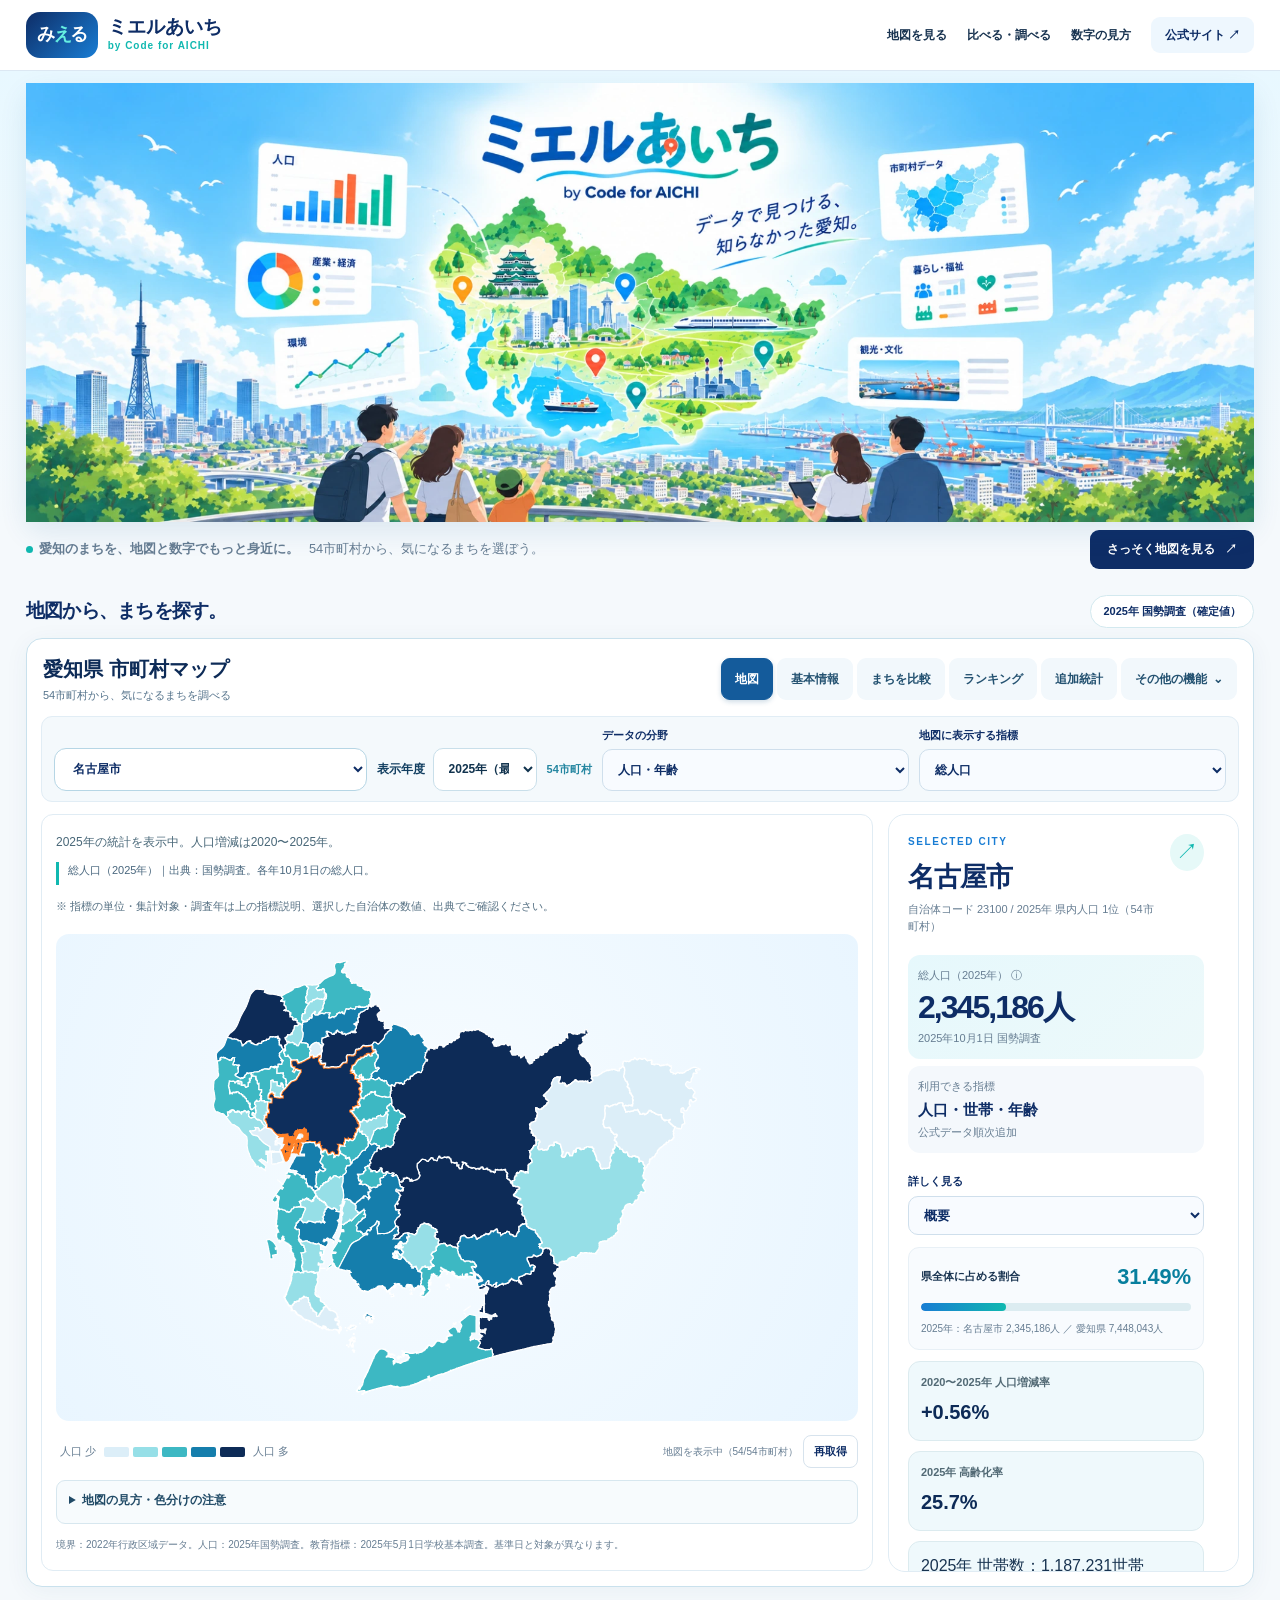
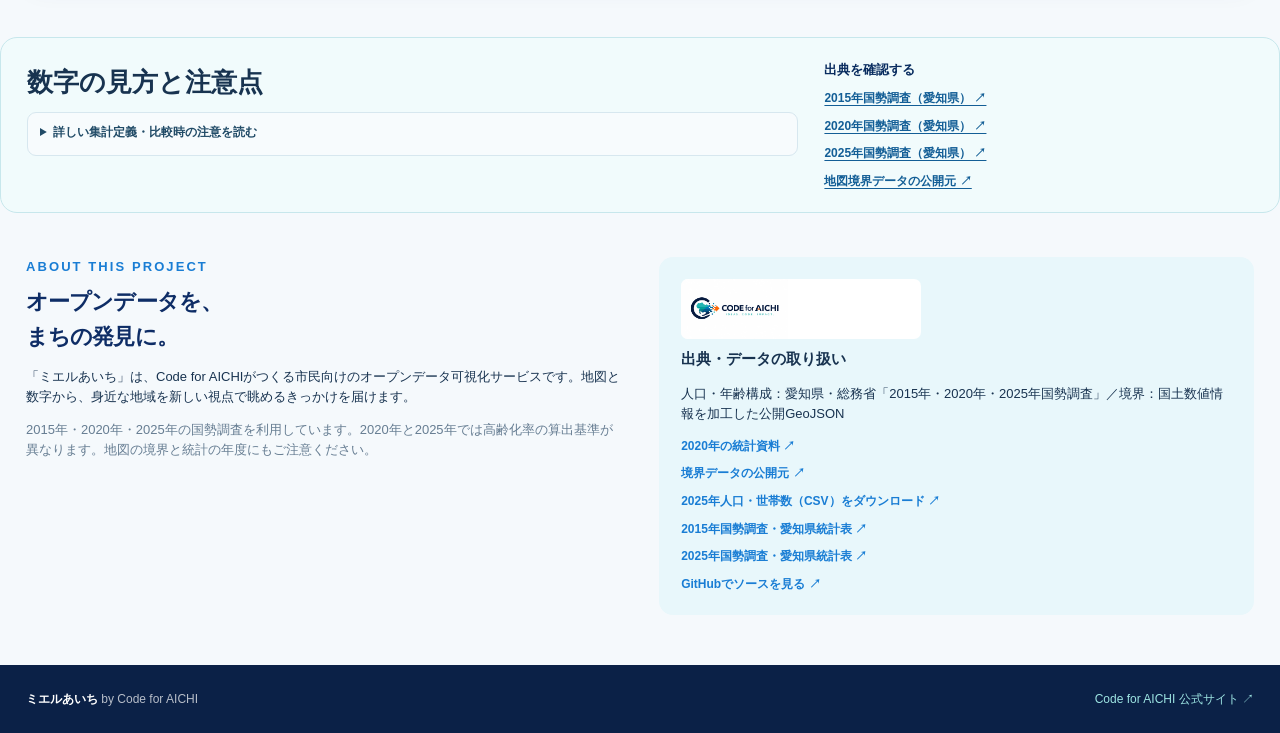
==== atlas/index.html @ 81e58169 "Add files via upload" ====
<!DOCTYPE html>

<html lang="ja"><head><meta charset="utf-8"/><meta content="width=device-width,initial-scale=1" name="viewport"/><meta content="#0d2b57" name="theme-color"/><meta content="ミエルあいち。データで見つける、知らなかった愛知。54市町村の人口を地図とグラフで見比べよう。" name="description"/><title>ミエルあいち by Code for AICHI｜データで見つける、知らなかった愛知。</title><link href="./styles.css?v=210" rel="stylesheet"/><script defer="" src="./app.js?v=230"></script><script defer="" src="./ai-config.js?v=240"></script><script defer="" src="./ai-nav.js?v=240"></script><link href="./discovery.css?v=210" rel="stylesheet"/><link href="./report.css?v=230" rel="stylesheet"/><link href="./ai-nav.css?v=240" rel="stylesheet"/><link href="./workspace-ui.css?v=2413" rel="stylesheet"/><script defer="" src="./workspace-ui.js?v=241"></script><link rel="stylesheet" href="./ai-report.css?v=250"/><script defer src="./ai-report.js?v=250"></script><link rel="stylesheet" href="./challenge-discovery.css?v=260"><script defer src="./challenge-discovery.js?v=260"></script><link rel="stylesheet" href="./external-stats.css?v=270"><script defer src="./external-stats.js?v=270"></script><link rel="stylesheet" href="./economic-analysis.css?v=280"/><script defer src="./economic-analysis.js?v=280"></script><link rel="stylesheet" href="./industry-sector.css?v=282"/><script defer src="./industry-sector.js?v=282"></script><link rel="stylesheet" href="./ui-v283.css?v=2851"/><link rel="stylesheet" href="./ui-v286.css?v=2860"/><link rel="stylesheet" href="./ui-v287.css?v=2870"/><script defer src="./ui-v283.js?v=2851"></script><script defer src="./ui-v286.js?v=2860"></script><script defer src="./ui-v287.js?v=2870"></script><link rel="stylesheet" href="./ui-v288.css?v=2880"/><link rel="stylesheet" href="./industry-insights.css?v=284"/><script defer src="./ui-v288.js?v=2880"></script><script defer src="./industry-insights.js?v=284"></script>
<link rel="stylesheet" href="./migration-2025.css?v=285"/>
<script defer src="./migration-2025.js?v=285"></script><link rel="stylesheet" href="./ui-v289.css?v=2890"/><script defer src="./ui-v289.js?v=2890"></script><link rel="stylesheet" href="./ui-v290.css?v=2900"/><script defer src="./ui-v290.js?v=2900"></script><link rel="stylesheet" href="./ui-v291.css?v=2910"/><script defer src="./ui-v291.js?v=2910"></script><link rel="stylesheet" href="./ui-v292.css?v=2920"/><script defer src="./ui-v292.js?v=2920"></script><link rel="stylesheet" href="./ui-v293.css?v=2930"/><script defer src="./ui-v293.js?v=2930"></script><link rel="stylesheet" href="./ui-v294.css?v=2941"/><link rel="stylesheet" href="./ui-v295.css?v=2950"/><link rel="stylesheet" href="./ui-v296.css?v=2960"/><script defer src="./ui-v296.js?v=2960"></script><link rel="stylesheet" href="./ui-v297.css?v=2970"/><link rel="stylesheet" href="./ui-v298.css?v=2980"/><script defer src="./ui-v298.js?v=2980"></script><script defer src="./ui-v297.js?v=2970"></script><link rel="stylesheet" href="./ui-v2918.css?v=29181"></head>
<body><a class="skip-link" href="#explore">地図と統計データへ移動</a>
<header class="top"><div class="wrap head"><a aria-label="ミエルあいち ホーム" class="brand" href="./"><span class="brand-mark">み<span>え</span>る</span><span class="brand-text"><strong>ミエルあいち</strong><small>by Code for AICHI</small></span></a><nav aria-label="メインナビゲーション"><a href="#explore">地図を見る</a><a href="#tools">比べる・調べる</a><a href="#guide">数字の見方</a><a class="site-link" href="../">公式サイト ↗</a></nav></div></header>
<main>
<section aria-labelledby="intro-title" class="intro intro--poster">
<div class="intro-art wrap">
<h1 class="sr-only" id="intro-title">ミエルあいち by Code for AICHI｜データで見つける、知らなかった愛知。</h1>
<div class="intro-image">
<img alt="ミエルあいち by Code for AICHI。データで見つける、知らなかった愛知。愛知県の地図とまちの景色、人口・産業・経済・環境・暮らし・観光のデータを描くメインビジュアル。" decoding="async" fetchpriority="high" height="732" src="./assets/mieru-hero.webp" width="2048"/>
</div>
</div>
<div class="intro-bottom wrap">
<p><span aria-hidden="true" class="live-dot"></span>愛知のまちを、地図と数字でもっと身近に。<span class="intro-sub">54市町村から、気になるまちを選ぼう。</span></p>
<a class="intro-action" href="#explore">さっそく地図を見る <span aria-hidden="true">↗</span></a>
</div>
</section>
<section class="atlas-wrap wrap" id="explore"><div class="atlas-heading"><div><p class="eyebrow">EXPLORE AICHI · 54 MUNICIPALITIES</p><h2>地図から、まちを探す。</h2></div><span class="data-pill">2025年 国勢調査（確定値）</span></div>
<div aria-label="市町村の選択" class="city-picker panel"><div class="city-picker-intro"><span class="city-picker-label">まちを選ぶ</span><span class="city-picker-hint">地図をクリック、またはプルダウンから選択</span></div><div class="city-picker-control"><label class="sr-only" for="city-select">市町村を選択</label><select aria-label="市町村を選択" id="city-select"><option value="">読み込み中…</option></select></div><label class="year-picker-label" for="year-select">表示年度<select aria-label="統計の表示年度" id="year-select"><option selected="" value="2025">2025年（最新）</option><option value="2020">2020年</option><option value="2015">2015年</option></select></label><span class="city-picker-count" id="city-count">54市町村</span><p class="v10-error" hidden="" id="data-error" role="alert"></p></div><div class="workspace">
<section aria-label="愛知県の地図" class="map-column panel"><div class="map-heading"><div><h3>愛知県 市町村マップ</h3><p class="muted tiny">市町村をクリック・タップすると右側にデータを表示</p></div><span class="map-chip">全54市町村</span></div><div aria-live="polite" class="metric-context" id="metric-context">2025年の総人口を表示中</div><div aria-label="地図の色分け指標" class="metric-picker"><label for="category-select">データの分野<select aria-label="データカテゴリ" id="category-select"><option value="demography">人口・年齢</option><option value="households">世帯・暮らし</option><option value="senior">高齢者の暮らし</option><option value="family">子育て・家族</option><option value="education">教育・学校</option><option value="housing">住まい・住宅</option><option value="senior_housing">高齢者と住まい</option><option value="couple_lifestage">夫婦・ライフステージ</option></select></label><label for="indicator-select">地図に表示する指標<select aria-label="地図の指標を選択" id="indicator-select"></select></label></div><div aria-live="polite" class="metric-meta" id="metric-meta"></div><div class="map-stage"><div aria-busy="true" aria-label="愛知県の市町村境界地図" class="map-view" id="map-view" role="group"><div class="map-placeholder">境界データを読み込んでいます…</div></div></div><div class="map-under"><div class="map-legend"><span>少</span><i></i><i></i><i></i><i></i><i></i><span>多</span></div><div class="map-toolbar"><span aria-live="polite" id="map-status" role="status">地図の準備中…</span><button class="secondary" id="map-retry" type="button">再取得</button></div></div><p class="map-source muted tiny">境界：2022年行政区域データを加工。人口：選択年度の国勢調査。境界と統計の基準年は異なります。</p></section>
<aside class="info-column"><nav aria-label="機能を切り替える" class="workspace-nav"><button aria-pressed="true" class="workspace-nav-button is-current" data-workspace="city" type="button">まちの情報</button><button aria-pressed="false" class="workspace-nav-button" data-workspace="compare" type="button">まちを比較</button><button aria-pressed="false" class="workspace-nav-button" data-workspace="ranking" type="button">ランキング</button><button aria-pressed="false" class="workspace-nav-button" data-workspace="discovery" type="button">特徴を発見</button><button aria-pressed="false" class="workspace-nav-button" data-workspace="challenge" type="button">地域の注目点</button><button aria-pressed="false" class="workspace-nav-button" data-workspace="external" type="button">追加統計</button><button aria-pressed="false" class="workspace-nav-button" data-workspace="report" type="button">レポート</button><button aria-pressed="false" class="workspace-nav-button" data-workspace="ai-nav" type="button">AIに聞く</button><button aria-pressed="false" class="workspace-nav-button" data-workspace="trend" type="button">人口の推移</button><button aria-pressed="false" class="workspace-nav-button" data-workspace="story" type="button">まちの特徴</button></nav>
<section aria-live="polite" class="panel detail"><div class="detail-head"><div><p class="eyebrow">SELECTED CITY</p><h3 id="selected-name">読み込み中</h3><p class="muted tiny" id="selected-code"></p></div><div aria-hidden="true" class="detail-icon">↗</div></div><div class="metric-grid"><div class="metric-card main-metric"><span class="tiny muted"><span id="primary-metric-label">総人口（2025年）</span> <span title="選択した年度の国勢調査">ⓘ</span></span><div class="number" id="population">—</div><span class="tiny muted" id="population-note"></span></div><div class="metric-card mini-metric"><span class="tiny muted">利用できる指標</span><strong id="coverage">—</strong><span class="tiny muted">公式データ順次追加</span></div></div><div class="detail-section-control"><label for="detail-section-select">詳しく見る<select id="detail-section-select"><option value="overview">概要</option><option value="compare">県との比較</option><option value="story">まちの特徴</option><option value="households">世帯・暮らし</option><option value="senior">高齢者の暮らし</option><option value="family">子育て・家族</option><option value="education">教育・学校</option><option value="housing">住まい・住宅</option><option value="senior_housing">高齢者と住まい</option><option value="couple_lifestage">夫婦・ライフステージ</option></select></label></div><div aria-label="選択したまちの詳細情報" class="city-detail-tabs" hidden="" role="tablist"><button aria-controls="city-pane-overview" aria-selected="true" class="city-detail-tab is-active" data-city-pane="overview" id="city-tab-overview" role="tab" type="button">概要</button><button aria-controls="city-pane-compare" aria-selected="false" class="city-detail-tab" data-city-pane="compare" id="city-tab-compare" role="tab" type="button">県との比較</button><button aria-controls="city-pane-story" aria-selected="false" class="city-detail-tab" data-city-pane="story" id="city-tab-story" role="tab" type="button">まちの特徴</button><button aria-controls="city-pane-households" aria-selected="false" class="city-detail-tab" data-city-pane="households" id="city-tab-households" role="tab" type="button">世帯・暮らし</button><button aria-controls="city-pane-senior" aria-selected="false" class="city-detail-tab" data-city-pane="senior" id="city-tab-senior" role="tab" type="button">高齢者の暮らし</button><button aria-controls="city-pane-family" aria-selected="false" class="city-detail-tab" data-city-pane="family" id="city-tab-family" role="tab" type="button">子育て・家族</button><button aria-controls="city-pane-housing" aria-selected="false" class="city-detail-tab" data-city-pane="housing" id="city-tab-housing" role="tab" type="button">住まい・住宅</button><button aria-controls="city-pane-senior_housing" aria-selected="false" class="city-detail-tab" data-city-pane="senior_housing" id="city-tab-senior_housing" role="tab" type="button">高齢者と住まい</button><button aria-controls="city-pane-couple_lifestage" aria-selected="false" class="city-detail-tab" data-city-pane="couple_lifestage" id="city-tab-couple_lifestage" role="tab" type="button">夫婦・ライフステージ</button><button aria-controls="city-pane-education" aria-selected="false" class="city-detail-tab" data-city-pane="education" id="city-tab-education" role="tab" type="button">教育・学校</button></div><div class="city-detail-content"><div aria-labelledby="city-tab-overview" class="city-detail-pane" id="city-pane-overview" role="tabpanel"><div class="insight-card"><div class="insight-top"><strong>県全体に占める割合</strong><span id="prefecture-share">—</span></div><div class="share-track"><div id="share-fill"></div></div><p class="muted tiny" id="insight-note"></p></div><div aria-label="追加の統計指標" class="extra-stats" id="extra-stats"><div class="extra-stat"><span>直前5年間の人口増減率</span><strong id="detail-change">未収録</strong></div><div class="extra-stat"><span>選択年の高齢化率</span><strong id="detail-elderly">未収録</strong></div></div></div><div aria-labelledby="city-tab-compare" class="city-detail-pane" hidden="" id="city-pane-compare" role="tabpanel"><div aria-label="県平均との差" class="v08-insight"><div class="v08-eyebrow">県全体との比較（<span id="pref-compare-year">2025年</span>）</div><div class="v08-pair"><span>選択したまちの高齢化率</span><strong id="local-elderly">—</strong></div><div class="v08-pair"><span>愛知県全体の高齢化率</span><strong id="pref-elderly">—</strong></div><p class="v08-diff" id="elderly-diff">県全体との差を計算中…</p></div></div><div aria-labelledby="city-tab-story" class="city-detail-pane" hidden="" id="city-pane-story" role="tabpanel"><section aria-labelledby="glance-title" class="v09-glance"><div class="v09-glance-head"><h4 id="glance-title">このまちの特徴</h4><span class="v09-tag">公式統計から読み解く</span></div><p class="v09-glance-text" id="glance-summary">データを読み込んでいます…</p><button class="v09-story-link" id="open-story" type="button">特徴を詳しく見る →</button></section></div><div aria-labelledby="city-tab-households" class="city-detail-pane" hidden="" id="city-pane-households" role="tabpanel"><section class="household-panel"><p class="household-note" id="household-intro">2025年の一般世帯に関する統計です。</p><div class="household-stats" id="household-stats"></div><div class="household-structure" id="household-structure"></div><div class="household-pref" id="household-pref"></div><p class="muted tiny">分母は「一般世帯数」です（施設等の世帯は含みません）。出典：2025年国勢調査 第8-1表・第6-2表。</p></section></div><div aria-labelledby="city-tab-senior" class="city-detail-pane" hidden="" id="city-pane-senior" role="tabpanel"><section class="senior-panel"><p class="household-note" id="senior-intro">2025年の高齢者世帯に関する統計です。</p><div class="senior-stats" id="senior-stats"></div><div class="senior-pref" id="senior-pref"></div><p class="muted tiny">対象は一般世帯。高齢単身：65歳以上の単独世帯。高齢夫婦：夫65歳以上・妻60歳以上の夫婦のみの世帯。3世代世帯は国勢調査の定義に基づきます。各割合の分母は一般世帯総数。出典：2025年国勢調査 第9-1表（b09_01.xlsx）。</p></section></div><div aria-labelledby="city-tab-family" class="city-detail-pane" hidden="" id="city-pane-family" role="tabpanel"><section class="senior-panel"><p class="household-note" id="family-intro">2025年の家族構成に関する統計です。</p><div class="senior-stats" id="family-stats"></div><div class="senior-pref" id="family-pref"></div><p class="muted tiny">「夫婦と子ども」「父と子ども」「母と子ども」の世帯には成人した子どもも含まれます。「18歳未満の世帯員がいる世帯」は別の集計です。割合の分母は一般世帯総数。出典：2025年国勢調査 第9-1表（b09_01.xlsx）。</p></section></div><div aria-labelledby="city-tab-housing" class="city-detail-pane" hidden="" id="city-pane-housing" role="tabpanel"><section class="senior-panel"><p class="household-note" id="housing-intro">2025年国勢調査の住宅統計</p><div class="senior-stats" id="housing-stats"></div><div class="senior-pref" id="housing-pref"></div><p class="muted tiny">各割合の分母は「住宅に住む一般世帯」。持ち家率と借家率の合計は100%とは限りません（間借り等を除くため）。一戸建率・共同住宅率も長屋建・その他を除くため100%とは限りません。出典：2025年国勢調査 第23-4表・第24-4表。</p></section></div><div aria-labelledby="city-tab-senior_housing" class="city-detail-pane" hidden="" id="city-pane-senior_housing" role="tabpanel"><section class="senior-panel"><p class="household-note" id="senior-housing-intro">2025年国勢調査の高齢者と住まいの統計</p><div class="senior-stats" id="senior-housing-stats"></div><div class="senior-pref" id="senior-housing-pref"></div><p class="muted tiny">高齢者世帯の持ち家率・借家率は「65歳以上の世帯員がいる住宅に住む一般世帯」を分母とします。65歳以上・75歳以上・85歳以上の人がいる世帯率は一般世帯総数を分母とします。施設等の世帯を含みません。出典：2025年国勢調査 第34-5表・第32-4表。</p></section></div><div aria-labelledby="city-tab-couple_lifestage" class="city-detail-pane" hidden="" id="city-pane-couple_lifestage" role="tabpanel"><h4>夫婦・ライフステージ（2025年）</h4><p class="muted tiny" id="couple-life-intro"></p><div id="couple-life-stats"></div><div id="couple-life-pref"></div><p class="muted tiny">出典：2025年国勢調査 第37表・第38-2表。夫婦のみの世帯には夫婦と子どもが同居する世帯は含みません。</p></div><div aria-labelledby="city-tab-education" class="city-detail-pane" hidden="" id="city-pane-education" role="tabpanel"><section class="senior-panel"><p class="household-note" id="education-intro">2025年度学校基本調査（2025年5月1日現在）</p><div class="senior-stats" id="education-stats"></div><div class="senior-pref" id="education-pref"></div><p class="muted tiny">学校所在地による集計で、居住人口とは一致しません。小学校・中学校のみ（義務教育学校は含みません）。出典：愛知県「令和7年度学校基本統計確定値」。 1校当たり人数は児童生徒数÷学校数。人口1万人当たり学校数は2025年10月1日の国勢調査人口を分母に用いる参考値で、学校調査（同年5月1日）と基準日が異なります。</p></section></div></div><div aria-live="polite" class="active-metric-card"><div><span class="muted tiny" id="active-metric-label">地図で選択中の指標</span><strong id="active-metric-value">—</strong></div><p class="muted tiny" id="active-metric-source"></p></div><div class="detail-actions"><button class="secondary" id="share" type="button">このまちのURLをコピー ↗</button></div></section><section class="tools-section workspace-tools" hidden="" id="tools"><div aria-hidden="true" aria-label="詳しいデータ" class="tool-tabs workspace-legacy-tabs" role="presentation"><button aria-controls="panel-compare" aria-selected="true" class="tool-tab active" data-panel="compare" id="tab-compare" role="tab" tabindex="-1" type="button">まちを比較</button><button aria-controls="panel-ranking" aria-selected="false" class="tool-tab" data-panel="ranking" id="tab-ranking" role="tab" tabindex="-1" type="button">指標ランキング</button><button aria-controls="panel-discovery" aria-selected="false" class="tool-tab" data-panel="discovery" id="tab-discovery" role="tab" tabindex="-1" type="button">地域の特徴を発見</button><button aria-controls="panel-challenge" aria-selected="false" class="tool-tab" data-panel="challenge" id="tab-challenge" role="tab" tabindex="-1" type="button">地域の注目点</button><button aria-controls="panel-external" aria-selected="false" class="tool-tab" data-panel="external" id="tab-external" role="tab" tabindex="-1" type="button">追加統計</button><button aria-controls="panel-report" aria-selected="false" class="tool-tab" data-panel="report" id="tab-report" role="tab" tabindex="-1" type="button">比較レポート</button><button aria-controls="panel-ai-nav" aria-selected="false" class="tool-tab" data-panel="ai-nav" id="tab-ai-nav" role="tab" tabindex="-1" type="button">AIに聞く <span aria-hidden="true">✦</span></button><button aria-controls="panel-trend" aria-selected="false" class="tool-tab" data-panel="trend" id="tab-trend" role="tab" tabindex="-1" type="button">人口の推移</button><button aria-controls="panel-story" aria-selected="false" class="tool-tab" data-panel="story" id="tab-story" role="tab" tabindex="-1" type="button">まちの特徴</button></div><div class="panel tool-content"><div aria-labelledby="tab-compare" class="tool-panel" id="panel-compare" role="tabpanel"><div class="compare-selects"><label>まち A<select id="compare-a"></select></label><span class="versus">VS</span><label>まち B<select id="compare-b"></select></label></div><div class="comparison" id="comparison"></div><div class="comparison-bars" id="comparison-bars"></div><p class="muted tiny" id="compare-details">2020年10月1日現在の国勢調査人口を比較します。</p></div><div aria-labelledby="tab-ranking" class="tool-panel" hidden="" id="panel-ranking" role="tabpanel"><div class="v08-ranking-head"><label for="ranking-metric">ランキングの指標<select id="ranking-metric"><option value="population">総人口</option><option value="change">直前5年間の人口増減率</option><option value="elderly">高齢化率</option><option value="households">世帯数（2025年）</option><option value="single_rate">単身世帯率（2025年）</option><option value="two_person_rate">2人世帯率（2025年）</option><option value="avg_household_size">1世帯当たり人数（2025年）</option><option value="under_18_rate">18歳未満がいる世帯の割合（2025年）</option><option value="elderly_single_rate">高齢単身世帯率（2025年）</option><option value="elderly_couple_rate">高齢夫婦世帯率（2025年）</option><option value="three_generation_rate">3世代世帯率（2025年）</option><option value="under18_households_rate">18歳未満がいる世帯率（2025年）</option><option value="couple_children_rate">夫婦と子どもの世帯率（2025年）</option><option value="single_mother_children_rate">母と子どもの世帯率（2025年）</option><option value="single_father_children_rate">父と子どもの世帯率（2025年）</option><option value="owner_rate">持ち家率（2025年）</option><option value="rental_rate">借家率（2025年）</option><option value="detached_rate">一戸建率（2025年）</option><option value="apartment_rate">共同住宅率（2025年）</option></select></label><label for="ranking-order">並び順<select id="ranking-order"><option value="desc">高い順</option><option value="asc">低い順</option></select></label></div><div class="section-caption" id="ranking-caption">人口上位12自治体＋選択中のまち</div><div class="chart" id="chart"></div><p class="muted tiny">指標により順位が変わります。上位12自治体と選択中のまちを表示します。</p></div><section aria-labelledby="tab-discovery" class="tool-panel" hidden="" id="panel-discovery" role="tabpanel"><div class="discovery-intro"><h3>2つの指標で、まちの特徴を発見</h3><p class="muted tiny">愛知県54市町村を点で表示します。点を選ぶと自治体詳細へ連動します。</p></div><div class="discovery-presets"><button class="discovery-preset" data-x="elderly" data-y="elderly_single_rate" type="button">高齢化 × 高齢単身</button><button class="discovery-preset" data-x="change" data-y="under18_households_rate" type="button">人口変化 × 子育て</button><button class="discovery-preset" data-x="owner_rate" data-y="elderly_owner_rate" type="button">持ち家 × 高齢世帯持ち家</button><button class="discovery-preset" data-x="primary_students_per_school" data-y="junior_students_per_school" type="button">学校の規模</button></div><div class="discovery-controls"><label for="discovery-x">横軸（X）<select id="discovery-x"></select></label><label for="discovery-y">縦軸（Y）<select id="discovery-y"></select></label></div><label class="discovery-city-search-label" for="discovery-city-search">自治体を探す<select aria-label="散布図で自治体を検索" id="discovery-city-search"></select></label><p class="muted tiny discovery-help">点にマウスを重ねると自治体名と値を確認できます。クリック・タップまたは検索で選択すると、地図も同時に強調します。</p><div aria-live="polite" class="muted tiny" id="discovery-status" role="status"></div><div aria-label="市町村の2指標散布図" class="discovery-chart" id="discovery-chart" role="img"></div><div aria-live="polite" class="discovery-selected" id="discovery-selected"></div><p class="muted tiny">出典・定義は各指標のメタデータをご覧ください。相関関係は因果関係を示しません。2025年人口増減率は2020〜2025年の比較値です。学校データは2025年5月、人口・国勢調査は10月が基準日です。</p></section>
<section aria-labelledby="tab-external" class="tool-panel external-stats-panel" id="panel-external" role="tabpanel" hidden>
<h3>追加統計（e-Stat）</h3><p class="muted tiny">国勢調査とは別に、出典・定義・54市町村の数値を確認して承認した統計のみ掲載します。既存の指標を置き換えません。</p>
<label for="external-indicator">追加統計の指標<select id="external-indicator" disabled><option>公開準備中</option></select></label>
<p id="external-status" class="muted tiny" role="status" aria-live="polite">追加統計の状態を確認しています…</p>
<div id="external-list" class="external-stat-list"></div><div id="external-source" class="external-source"></div><section id="economic-analysis" aria-label="2021年産業・雇用の地域比較"><p class="muted tiny">産業比較を読み込み中…</p></section></section>
<section aria-labelledby="tab-challenge" class="tool-panel challenge-panel" id="panel-challenge" role="tabpanel" hidden>
<div class="challenge-head"><p class="eyebrow">REGIONAL SIGNAL DISCOVERY</p><h3>地域の注目点を探す</h3><p class="muted tiny">公開統計の2指標が両方とも指定した分布条件に当てはまる自治体を見つけます。課題の存在や原因を断定するものではありません。</p></div>
<label class="challenge-label" for="challenge-theme">探したい視点<select id="challenge-theme"><option value="aging">高齢化と高齢単身世帯</option><option value="family">人口変化と子育て世帯</option><option value="housing">借家と単身世帯</option><option value="education">児童数と高齢化</option></select></label>
<div class="challenge-axis" id="challenge-axis"></div><div class="challenge-status muted tiny" id="challenge-status" role="status" aria-live="polite">データを準備しています…</div>
<div id="challenge-results" class="challenge-results"></div>
<p class="challenge-caveat">指標の上下は54市町村の分布内の位置であり、良し悪しを示しません。県計との比較とは異なります。2025年に利用可能な指標のみ対象です。欠損は該当判定から除外します。利用した値の基準日・分母・出典は各指標の定義をご覧ください。</p></section>
<section aria-labelledby="tab-ai-nav" class="tool-panel" hidden="" id="panel-ai-nav" role="tabpanel">
<div class="ai-nav-heading"><div><h3>AI地域データナビゲーター</h3><p class="muted tiny">質問から公開統計を検索。数値はミエルあいちの登録済みデータで照合し、AIによる文章解説は接続設定時のみ追加します。</p></div><span class="ai-nav-state" id="ai-nav-state">統計検索モード</span></div>
<form class="ai-nav-form" id="ai-nav-form"><label for="ai-nav-input">地域の何が気になりますか？</label><div class="ai-nav-input-line"><input autocomplete="off" id="ai-nav-input" maxlength="160" placeholder="例：名古屋市と豊田市の高齢化率を比較して" required="" type="text"/><button id="ai-nav-submit" type="submit">調べる</button></div></form>
<div class="ai-nav-examples"><button data-ai-example="名古屋市と豊田市の高齢化率を比較して" type="button">高齢化率を比較</button><button data-ai-example="岡崎市の単身世帯率は？" type="button">単身世帯率</button><button data-ai-example="一宮市の小学校児童数を教えて" type="button">学校の児童数</button><button data-ai-example="名古屋市の持ち家率を知りたい" type="button">住まいを調べる</button></div>
<p aria-live="polite" class="muted tiny" id="ai-nav-status" role="status">2025年の登録済み統計に対応しています。市町村名と指標を入力してください。</p>
<div aria-live="polite" class="ai-nav-result" id="ai-nav-result"></div>
<p class="muted tiny ai-nav-disclaimer">この機能は自治体の優劣や因果関係を判定しません。統計の年度・分母・調査基準日を確認してください。質問文と参照した統計値は、AI接続時にCloudflareへ送られます。氏名や連絡先など個人情報は入力しないでください。</p>
</section>
<section aria-labelledby="tab-report" class="tool-panel" hidden="" id="panel-report" role="tabpanel">
<div class="report-toolbar"><div><h3>自治体比較レポート</h3><p class="muted tiny">2〜3自治体を選び、2025年の主要統計を比較します。印刷画面からPDFに保存できます。</p></div><div class="report-actions"><button class="secondary" id="report-print" type="button">印刷／PDF保存</button><button class="secondary" id="report-copy" type="button">表をコピー</button><button class="secondary" id="report-json" type="button">分析データ（JSON）</button></div></div>
<div class="report-controls"><label>自治体 A<select id="report-a"></select></label><label>自治体 B<select id="report-b"></select></label><label>自治体 C（任意）<select id="report-c"></select></label></div>
<div aria-live="polite" class="muted tiny" id="report-status" role="status"></div>
<section class="ai-report-tool" aria-labelledby="ai-report-heading"><h4 id="ai-report-heading">AIによる地域分析</h4><p class="muted tiny">レポート内の検証済み統計から、特徴や比較の注意点を文章化します。AIが新しい数値を集計することはありません。</p><button type="button" id="ai-report-generate" class="secondary">AI解説を生成</button><p id="ai-report-status" class="ai-report-status" role="status" aria-live="polite"></p></section><div class="report-sheet" id="report-sheet"><div class="report-cover"><p class="eyebrow">MIERU AICHI / CITY COMPARISON</p><h3>愛知県 自治体比較レポート</h3><p id="report-subtitle"></p><p class="muted tiny">作成日：<span id="report-date"></span> ／ 比較基準：2025年</p></div><div aria-label="主要指標の比較グラフ" class="report-highlights" id="report-highlights"></div><div aria-live="polite" class="report-insights" id="report-insights"></div><section id="ai-report-output" class="ai-report-output" aria-live="polite" aria-label="生成AIの補足解説"></section><div id="report-table"></div><div id="report-pref"></div><div class="report-footnotes"><h4>資料・数値について</h4><p>人口・世帯・年齢・住まい：2025年国勢調査（10月1日）。小中学校：2025年度学校基本調査（5月1日）。学校数は所在地別で、居住地と一致しない場合があります。</p><p>高齢化率は年齢不詳を除く人口を分母とします。単身世帯率、子育て世帯率は一般世帯を分母とします。持ち家率は住宅に住む一般世帯を分母とします。高齢世帯の持ち家率は65歳以上がいる住宅に住む一般世帯を分母とします。</p><p>出典：愛知県・総務省 2025年国勢調査、愛知県 2025年度学校基本調査。県平均との差は同じ定義の割合のみポイント単位で示しています。特徴文は確定値と判定ルールで生成し、生成AIは使用していません。統計値の比較は因果関係や自治体の優劣を示すものではありません。</p><p>ミエルあいち by Code for AICHI ／ https://code4aichi.org/atlas/</p></div></div>
</section><div aria-labelledby="tab-trend" class="tool-panel" hidden="" id="panel-trend" role="tabpanel"><div class="section-caption">選択中のまちの人口推移・高齢化率</div><div class="trend-content" id="trend-content"></div><div class="v08-age" id="age-section"><h3 id="age-heading">2025年の年齢構成</h3><div aria-label="年齢構成の積み上げ棒グラフ" class="v08-age-stack" id="age-stack" role="img"></div><div class="v08-age-legend" id="age-legend"></div><p class="muted tiny"><span id="age-note">2025年の年齢構成は年齢不詳を含む実数値です。</span></p></div><p class="muted tiny">2015年・2020年・2025年の国勢調査を比較しています。2020年と2025年の年齢集計の定義は異なります。</p></div><section aria-labelledby="tab-story" class="tool-panel" hidden="" id="panel-story" role="tabpanel">
<div class="v09-story-heading"><div><p class="eyebrow">READ THE DATA</p><h3 id="story-city">選択したまちの特徴</h3><p class="muted tiny">2015年・2020年・2025年の国勢調査から、人口・年齢構成の特徴を整理します。</p></div><button class="secondary" id="copy-story" type="button">解説をコピー</button></div>
<div aria-live="polite" class="v09-story-grid" id="story-cards"></div>
<div class="v09-story-note"><strong>数字を読むときの注意</strong><p>人口増減率は選択年とその直前5年間（2025年は2020年比、2020年は2015年比）です。増減の原因を推測するものではありません。</p><p>2020年は年齢不詳補完値で総人口を分母とし、2025年は年齢不詳を除く人口を分母とします。定義が異なるため、高齢化率の年次比較にはご注意ください。</p></div></section></div></section></aside>
</div></section>

<section aria-labelledby="guide-title" class="wrap v10-guide" id="guide"><div><p class="eyebrow">HOW TO READ THE DATA</p><h2 id="guide-title">数字の見方と注意点</h2><p>2015年・2020年・2025年の国勢調査を収録しています。2025年を初期表示とし、年度を選択できます。人口増減率は5年間の変化を計算しています（2015年は比較する前年度データ未収録）。</p><p><strong>高齢化率の定義に注意：</strong>2020年は「年齢不詳補完値」を使い総人口を分母に計算。2025年は年齢不詳を除いた人口を分母に計算しています。同一基準の時系列として単純比較しないでください。2015年の年齢構成・高齢化率、2020年の世帯数は今回の表示対象外です。地図の境界は2022年のデータです。</p><p><strong>高齢者の暮らし（2025年）：</strong>高齢単身世帯は「65歳以上の単独世帯」、高齢夫婦世帯は「夫65歳以上・妻60歳以上の夫婦のみの世帯」を指します。「65歳以上の人がいるすべての世帯」とは異なります。出典：国勢調査 第9-1表。割合は一般世帯数を分母に計算しています。</p></div><div class="v10-guide-links"><strong>出典を確認する</strong><a href="https://www.pref.aichi.jp/soshiki/toukei/kokuchoutoukeihyo2015.html" rel="noopener noreferrer" target="_blank">2015年国勢調査（愛知県） ↗</a><a href="https://www.pref.aichi.jp/soshiki/toukei/kokuchotokeihyo2020.html" rel="noopener noreferrer" target="_blank">2020年国勢調査（愛知県） ↗</a><a href="https://www.pref.aichi.jp/press-release/toukei20260929kokusei.html" rel="noopener noreferrer" target="_blank">2025年国勢調査（愛知県） ↗</a><a href="https://github.com/sankichi92/shikuchoson-boundaries" rel="noopener noreferrer" target="_blank">地図境界データの公開元 ↗</a></div></section>
<section class="wrap about-section" id="about"><div><p class="eyebrow">ABOUT THIS PROJECT</p><h2>オープンデータを、<br/>まちの発見に。</h2><p>「ミエルあいち」は、Code for AICHIがつくる市民向けのオープンデータ可視化サービスです。地図と数字から、身近な地域を新しい視点で眺めるきっかけを届けます。</p><p class="muted tiny">2015年・2020年・2025年の国勢調査を利用しています。2020年と2025年では高齢化率の算出基準が異なります。地図の境界と統計の年度にもご注意ください。</p></div><div class="source-box"><img alt="Code for AICHI ロゴ" class="organization-logo" src="./assets/code-for-aichi-horizontal.webp"/><h3>出典・データの取り扱い</h3><p>人口・年齢構成：愛知県・総務省「2015年・2020年・2025年国勢調査」／境界：国土数値情報を加工した公開GeoJSON</p><a href="https://www.pref.aichi.jp/soshiki/toukei/kokuchotokeihyo2020.html" rel="noopener" target="_blank">2020年の統計資料 ↗</a><a href="https://github.com/sankichi92/shikuchoson-boundaries" rel="noopener" target="_blank">境界データの公開元 ↗</a><a download="" href="./data/population_2025.csv">2025年人口・世帯数（CSV）をダウンロード ↗</a><a href="https://www.pref.aichi.jp/soshiki/toukei/kokuchoutoukeihyo2015.html" rel="noopener" target="_blank">2015年国勢調査・愛知県統計表 ↗</a><a href="https://www.pref.aichi.jp/press-release/toukei20260929kokusei.html" rel="noopener" target="_blank">2025年国勢調査・愛知県統計表 ↗</a><a href="https://github.com/code4aichi/official" rel="noopener" target="_blank">GitHubでソースを見る ↗</a></div></section>
</main><footer><div class="wrap footer-inner"><div><strong>ミエルあいち</strong><span> by Code for AICHI</span></div><a href="../">Code for AICHI 公式サイト ↗</a></div></footer><div aria-live="polite" class="toast" id="toast" role="status"></div><script defer src="./ui-v2918.js?v=2918"></script></body></html>
---- atlas/styles.css ----
:root{--navy:#0e2d66;--deep:#0b2147;--blue:#197dd4;--teal:#10b8b0;--aqua:#e3f8fb;--orange:#ff7a24;--bg:#f6f9fd;--line:#dce8f2;--ink:#183350;--muted:#667d92;--white:#fff;--shadow:0 8px 28px rgba(21,62,112,.07)}*{box-sizing:border-box}html{scroll-behavior:smooth}body{margin:0;background:var(--bg);font-family:-apple-system,BlinkMacSystemFont,'Hiragino Kaku Gothic ProN','Noto Sans JP','Yu Gothic',sans-serif;line-height:1.55;color:var(--ink)}button,input,select{font:inherit}button{cursor:pointer}a{color:inherit}.wrap{max-width:1480px;margin:0 auto;padding-left:26px;padding-right:26px}.top{background:#fff;border-bottom:1px solid var(--line);position:sticky;top:0;z-index:30}.head{height:70px;display:flex;align-items:center;justify-content:space-between;gap:15px}.brand{display:flex;align-items:center;gap:10px;text-decoration:none}.brand-mark{background:linear-gradient(135deg,var(--navy),var(--blue));color:#fff;border-radius:14px;padding:9px 11px;font-weight:900;letter-spacing:-.08em;font-size:18px;white-space:nowrap}.brand-mark span{color:#65eee1}.brand-text strong{font-size:19px;line-height:1.1;color:var(--navy)}.brand-text small{display:block;color:var(--teal);font-size:10px;font-weight:800;letter-spacing:.1em}.head nav{display:flex;align-items:center;gap:25px}.head nav a{font-size:12px;text-decoration:none;font-weight:800}.head nav a:hover{color:var(--blue)}.site-link{padding:9px 14px;background:#eef7fe;border-radius:9px;color:var(--navy)}.intro{display:grid;grid-template-columns:minmax(0,1.2fr) minmax(0,.8fr);gap:22px;padding-top:22px;padding-bottom:17px;align-items:center}.intro-copy{padding:6px 0 6px 8px}.eyebrow{font-size:10px;letter-spacing:.16em;color:var(--blue);font-weight:900;margin:0 0 8px}.live-dot{display:inline-block;width:7px;height:7px;background:var(--teal);border-radius:50%;margin-right:6px}.intro h1{font-size:clamp(23px,2.55vw,39px);color:var(--navy);letter-spacing:-.04em;line-height:1.28;margin:0 0 8px}.intro h1 em{font-style:normal;color:#079cba}.intro p:not(.eyebrow){margin:0;font-size:12px;color:var(--muted)}.intro-action{display:inline-flex;gap:10px;align-items:center;background:var(--navy);color:#fff;padding:9px 16px;border-radius:9px;text-decoration:none;font-size:12px;font-weight:900;margin-top:13px}.intro-action:hover{background:var(--blue)}.intro-image{overflow:hidden;border-radius:18px;height:173px;position:relative;background:#b7e8fa}.intro-image img{width:100%;height:100%;object-fit:cover;object-position:50% 49%;display:block}.atlas-wrap{scroll-margin-top:88px}.atlas-heading{display:flex;justify-content:space-between;align-items:end;margin:12px 0}.atlas-heading h2,.tools-heading h2,.about-section h2{font-size:22px;letter-spacing:-.04em;color:var(--navy);margin:0}.atlas-heading .eyebrow{margin:0}.data-pill{border:1px solid #d3e9ef;background:#fff;color:var(--navy);padding:7px 12px;border-radius:999px;font-weight:800;font-size:11px}.workspace{display:grid;grid-template-columns:minmax(0,1.75fr) minmax(290px,.85fr);gap:16px;align-items:stretch}.panel{background:#fff;border:1px solid var(--line);border-radius:17px;box-shadow:var(--shadow)}.map-column{padding:17px 20px 13px;display:flex;flex-direction:column;min-width:0}.map-heading{display:flex;align-items:start;justify-content:space-between;gap:12px}.map-heading h3{font-size:17px;margin:0;color:var(--navy)}.map-heading p{margin:3px 0 0}.map-chip{font-size:10px;font-weight:900;color:#138caa;background:#e8f7fd;padding:6px 10px;border-radius:999px;white-space:nowrap}.metric-switch{display:flex;flex-wrap:wrap;gap:7px;margin:16px 0 7px}.metric-tab{padding:9px 14px;border-radius:9px;background:#f2f7fc;border:1px solid #e0e9f4;color:var(--navy);font-size:12px;font-weight:800}.metric-tab.active{background:var(--blue);border-color:var(--blue);color:white}.metric-tab:disabled{opacity:.45;cursor:not-allowed}.map-stage{flex:1;display:flex;min-height:445px}.map-view{width:100%;min-height:445px;display:grid;place-items:center;overflow:hidden;border-radius:13px;background:radial-gradient(circle at 47% 43%,#f7fcff,#e8f5ff);position:relative}.map-view svg{width:100%;height:100%;max-height:590px;display:block;min-height:410px}.map-view path{stroke:#fff;stroke-width:1.2;vector-effect:non-scaling-stroke;cursor:pointer;transition:filter .15s,stroke .15s}.map-view path:hover,.map-view path.active{stroke:var(--orange);stroke-width:3;filter:brightness(1.06)}.map-view path:focus-visible{outline:none;stroke:var(--orange);stroke-width:3}.map-under{display:flex;justify-content:space-between;align-items:center;gap:10px;margin-top:7px}.map-toolbar{display:flex;align-items:center;gap:8px;color:var(--muted);font-size:10px}.map-legend{display:flex;align-items:center;gap:4px}.map-legend i{width:25px;height:10px;border-radius:2px}.map-legend i:nth-of-type(1){background:#dceef8}.map-legend i:nth-of-type(2){background:#96dfe7}.map-legend i:nth-of-type(3){background:#3db8c3}.map-legend i:nth-of-type(4){background:#157eac}.map-legend i:nth-of-type(5){background:#0d2b57}.map-legend span{font-size:10px;color:var(--muted);margin:0 4px}.map-source{margin:7px 0 0}.muted{color:var(--muted)}.tiny{font-size:11px}.secondary{background:#fff;border:1px solid #d7e3ed;color:var(--navy);padding:7px 10px;border-radius:8px;font-weight:800;font-size:11px}.secondary:hover{border-color:var(--blue)}.info-column{display:grid;grid-template-rows:minmax(180px, .75fr) auto;gap:13px;min-width:0}.search-panel{padding:17px;min-height:0;display:flex;flex-direction:column}.search-panel label{font-weight:900;color:var(--navy);font-size:13px}.search-wrap{position:relative;margin:8px 0 12px}.search-wrap span{position:absolute;top:4px;left:12px;color:var(--blue);font-size:24px}.search-wrap input{width:100%;background:#f8fbff;border:1px solid var(--line);outline-color:var(--blue);border-radius:10px;padding:10px 12px 10px 37px;font-size:12px}.list-heading{display:flex;justify-content:space-between;color:var(--muted);font-size:10px;font-weight:800;margin-bottom:6px}.city-list{max-height:190px;overflow:auto;display:grid;grid-template-columns:1fr 1fr;gap:4px;align-content:start}.city-button{border:none;background:#f6f9fd;padding:7px 8px;border-radius:8px;display:flex;justify-content:space-between;align-items:center;gap:6px;text-align:left;color:var(--navy);font-size:11px;min-width:0}.city-button span{white-space:nowrap;overflow:hidden;text-overflow:ellipsis}.city-button small{display:none}.city-button:hover{background:#e8f7ff}.city-button.active{background:#e0f5f5;color:#007e91;font-weight:900;box-shadow:inset 3px 0 0 var(--teal)}.detail{padding:17px}.detail-head{display:flex;justify-content:space-between;align-items:start;gap:8px}.detail-head h3{font-size:clamp(24px,2.5vw,31px);letter-spacing:-.04em;color:var(--navy);margin:0}.detail-head p:last-child{margin:2px 0 0}.detail-icon{display:grid;place-items:center;background:#e6f9f8;border-radius:50%;height:37px;width:37px;color:var(--teal);font-size:22px}.metric-grid{display:grid;grid-template-columns:1.5fr 1fr;gap:8px;margin:13px 0}.metric-card{padding:13px;border-radius:12px;background:#f4f8fc;display:flex;flex-direction:column;gap:3px;min-width:0}.main-metric{background:linear-gradient(135deg,#e6f8fc,#edf9fa)}.number{font-size:clamp(22px,2.4vw,32px);font-weight:900;color:var(--navy);letter-spacing:-.06em;white-space:nowrap}.metric-card strong{font-size:15px;color:var(--navy)}.insight-card{background:#f8fbfe;padding:12px;border:1px solid #e8f0f6;border-radius:11px}.insight-top{display:flex;justify-content:space-between;align-items:center;gap:10px}.insight-top strong{font-size:11px}.insight-top span{font-size:20px;color:#087f9e;font-weight:900}.share-track{height:8px;background:#dcecf1;border-radius:999px;margin:10px 0;overflow:hidden}.share-track>div{background:linear-gradient(90deg,var(--blue),var(--teal));height:100%;border-radius:999px;transition:width .25s}.insight-card p{margin:0;font-size:10px}.detail-actions{display:flex;justify-content:flex-end;margin-top:10px}.tools-section{scroll-margin-top:85px;margin-top:30px}.tools-heading{display:flex;align-items:end;justify-content:space-between;margin-bottom:12px}.tools-heading p:last-child{font-size:12px;margin:0}.tool-tabs{display:flex;gap:5px;overflow:auto}.tool-tab{font-size:12px;font-weight:900;color:var(--muted);border:1px solid var(--line);background:#ecf3fb;padding:11px 22px;border-radius:10px 10px 0 0}.tool-tab.active{background:#fff;color:var(--navy);border-bottom-color:#fff;box-shadow:inset 0 3px 0 var(--teal)}.tool-content{border-top-left-radius:0;padding:22px;min-height:235px}.tool-panel[hidden]{display:none!important}.compare-selects{display:flex;gap:16px;align-items:end}.compare-selects label{flex:1;min-width:0;font-size:11px;font-weight:900;color:var(--navy)}.compare-selects select{width:100%;margin-top:7px;padding:10px;border:1px solid var(--line);border-radius:10px;color:var(--navy);background:#fff}.versus{color:var(--orange);font-weight:900;padding-bottom:10px}.comparison{display:grid;grid-template-columns:1fr 1fr;gap:13px;margin:15px 0}.compare-result{padding:14px 17px;background:#f4faff;border:1px solid #e5f0f9;border-radius:12px}.compare-result h3{margin:0 0 4px;font-size:14px}.compare-result strong{font-size:22px;color:var(--blue)}.compare-result small{display:block;color:var(--muted);font-size:11px}.comparison-bars{margin-top:10px}.compare-mini{display:grid;grid-template-columns:100px 1fr;align-items:center;gap:12px;margin:8px 0}.compare-mini strong{font-size:12px}.compare-mini .bar-track{height:13px}.bar-track{background:#eaf0f8;border-radius:12px;overflow:hidden;height:13px}.bar-fill{height:100%;border-radius:12px;background:linear-gradient(90deg,var(--blue),var(--teal));transition:width .2s}.chart{display:flex;flex-direction:column;gap:7px}.bar-row{display:grid;grid-template-columns:100px 1fr 115px;align-items:center;gap:12px;font-size:12px}.bar-value{text-align:right;font-variant-numeric:tabular-nums}.bar-fill.selected{background:var(--orange)}.section-caption{font-size:13px;font-weight:900;color:var(--navy);margin:0 0 12px}.trend-info{background:#f5f9fc;padding:19px;border-radius:9px;color:var(--muted);font-size:13px}.trend-graph{display:flex;align-items:flex-end;gap:25px;min-height:150px;border-bottom:1px solid var(--line)}.trend-bar{display:flex;flex-direction:column;align-items:center;gap:6px;font-size:12px}.trend-bar i{width:54px;background:var(--teal);border-radius:8px 8px 0 0}.trend-caption{font-size:12px;color:var(--muted)}.about-section{display:grid;grid-template-columns:1fr 1fr;gap:40px;padding-top:44px;padding-bottom:50px}.about-section p{max-width:650px;font-size:13px}.source-box{border-radius:14px;background:#e8f7fb;padding:22px}.source-box h3{font-size:15px;margin:0}.source-box a{display:block;text-decoration:none;color:var(--blue);font-size:12px;font-weight:900;margin-top:9px}footer{background:var(--deep);color:white}.footer-inner{min-height:68px;display:flex;align-items:center;justify-content:space-between;font-size:12px}.footer-inner span{opacity:.7}.footer-inner a{text-decoration:none;color:#9ee5e3}.toast{position:fixed;bottom:23px;left:50%;transform:translate(-50%,40px);opacity:0;transition:.22s;background:var(--deep);color:#fff;padding:13px 18px;border-radius:10px;pointer-events:none;z-index:99;font-size:12px}.toast.show{opacity:1;transform:translate(-50%,0)}.map-placeholder,.map-placeholder-title{text-align:center;padding:20px;color:var(--muted);font-size:13px}.city-tiles{display:grid;grid-template-columns:repeat(auto-fit,minmax(100px,1fr));gap:7px;padding:14px;max-height:480px;overflow:auto}.city-tile{border:1px solid #d6e6f2;border-radius:8px;min-height:48px;padding:8px 5px;font-size:11px;font-weight:800}.city-tile.current{outline:3px solid var(--orange);outline-offset:0}button:focus-visible,a:focus-visible,input:focus-visible,select:focus-visible{outline:3px solid var(--orange);outline-offset:2px}
@media(min-width:1150px){.workspace{min-height:620px}.map-column{min-height:620px}}@media(max-width:1040px){.workspace{grid-template-columns:minmax(0,1.5fr) minmax(270px,.9fr)}.city-list{grid-template-columns:1fr}.map-view,.map-stage{min-height:390px}.head nav{gap:12px}}@media(max-width:750px){.wrap{padding-left:15px;padding-right:15px}.head{height:62px}.brand-mark{font-size:14px}.brand-text strong{font-size:15px}.head nav a:not(.site-link){display:none}.intro{grid-template-columns:1fr;gap:12px;padding-top:18px}.intro-copy{padding:0}.intro h1{font-size:28px}.intro-image{height:145px}.atlas-heading{align-items:center}.atlas-heading h2{font-size:19px}.data-pill{font-size:9px}.workspace{grid-template-columns:1fr}.map-column{padding:13px}.map-view,.map-stage{min-height:325px}.map-view svg{min-height:310px}.info-column{grid-template-columns:1fr;grid-template-rows:auto}.search-panel{padding:13px}.city-list{grid-template-columns:repeat(3,minmax(0,1fr));max-height:135px}.city-button{font-size:10px}.detail{padding:15px}.tools-section{margin-top:20px}.tools-heading{display:block}.tools-heading p:last-child{margin-top:7px}.about-section{grid-template-columns:1fr;gap:18px;padding-top:32px}.tool-content{padding:15px}.foot{flex-direction:column}}@media(max-width:440px){.intro-image{height:120px}.map-view,.map-stage{min-height:275px}.map-view svg{min-height:260px}.map-under{align-items:start;flex-direction:column}.metric-tab{padding:8px 9px;font-size:11px}.city-list{grid-template-columns:repeat(2,minmax(0,1fr))}.compare-result strong{font-size:17px}.compare-result{padding:10px}.bar-row{grid-template-columns:65px 1fr 80px;gap:5px;font-size:10px}.compare-mini{grid-template-columns:80px 1fr}.footer-inner{gap:7px;flex-direction:column;justify-content:center}}

.organization-logo{width:min(240px,100%);height:60px;object-fit:contain;object-position:left center;display:block;margin-bottom:8px;border-radius:7px;background:#fff}


/* v0.6.1 | layout and image-fit repair ----------------------------------- */
:root{--bg:#f5f9fc;--line:#dce8f3;--shadow:0 8px 28px rgba(19,56,99,.065)}
html{scroll-padding-top:88px}body{overflow-x:hidden}
.wrap{width:100%;max-width:1500px}
.head{min-width:0}.head nav{flex-wrap:wrap;justify-content:flex-end;column-gap:20px;row-gap:5px}
.brand{flex-shrink:0}.brand-text{min-width:0}.brand-text strong{display:block}
/* Hero: allow entire illustrative asset to remain visible, without duplicating crop */
.intro{grid-template-columns:minmax(305px,.8fr) minmax(0,1.2fr);gap:clamp(16px,2vw,34px);padding-top:20px;padding-bottom:15px;align-items:center}
.intro-copy{min-width:0;padding:0 0 0 5px}
.intro h1{font-size:clamp(25px,2.75vw,40px);line-height:1.33;letter-spacing:-.045em}
.intro p:not(.eyebrow){font-size:clamp(12px,.94vw,14px);line-height:1.7}
.intro-image{height:clamp(205px,20vw,306px);min-width:0;display:flex;align-items:center;justify-content:center;overflow:hidden;border-radius:19px;background:linear-gradient(110deg,#dff6fc 0%,#f3fdff 55%,#d9f3ff 100%);box-shadow:0 12px 30px rgba(26,118,178,.075)}
.intro-image img{object-fit:contain;object-position:center;width:100%;height:100%;display:block}
/* Workspace: map dominates; detail and city navigation stay legible */
.atlas-heading{gap:12px;flex-wrap:wrap}
.workspace{grid-template-columns:minmax(0,1.78fr) minmax(320px,.82fr);gap:16px;align-items:start}
.map-column{min-height:0;padding:20px;overflow:visible}
.map-stage{min-height:0;flex:initial;display:block}
.map-view{height:clamp(430px,42vw,625px);min-height:0;width:100%;overflow:hidden;display:grid;place-items:center}
.map-view svg{height:100%;width:100%;min-height:0;max-height:none;object-fit:contain}
.map-under{flex-wrap:wrap;row-gap:12px}
.map-toolbar{min-width:0;flex-wrap:wrap;justify-content:flex-end;gap:5px}
.map-source{line-height:1.5}
.info-column{grid-template-rows:auto auto;gap:15px;min-width:0;align-content:start}
.search-panel,.detail{min-width:0;overflow:visible}
.search-panel{padding:17px 18px}
.city-list{grid-template-columns:repeat(2,minmax(0,1fr));max-height:190px;overflow-y:auto;overscroll-behavior:contain}
.city-button{min-width:0;min-height:32px}
.detail{padding:20px 18px}
.detail-head h3{font-size:clamp(22px,2.1vw,30px);overflow-wrap:anywhere}
.metric-grid{grid-template-columns:minmax(0,1.2fr) minmax(0,1fr);gap:8px}
.metric-card{min-width:0;padding:12px 10px}
.number{font-size:clamp(20px,2.18vw,29px);white-space:normal;overflow-wrap:anywhere;line-height:1.25}
.metric-card strong{overflow-wrap:anywhere}
.insight-top{flex-wrap:wrap}.insight-top span{font-size:clamp(17px,1.7vw,22px)}
.detail-actions button{max-width:100%;white-space:normal;text-align:center}
.tools-section{margin-top:26px}
.tools-heading{gap:15px;flex-wrap:wrap}
.tool-tabs{max-width:100%;scrollbar-width:thin}
.tool-tab{flex-shrink:0}
.compare-result{min-width:0}.compare-result strong{display:block;font-size:clamp(18px,2.1vw,26px);overflow-wrap:anywhere}
.compare-selects{min-width:0}.compare-selects label{min-width:0}
.compare-selects select{min-width:0;max-width:100%}
.bar-row{grid-template-columns:minmax(90px,120px) minmax(0,1fr) minmax(85px,130px)}
.bar-row>*{min-width:0;overflow-wrap:anywhere}
.about-section{gap:clamp(20px,3vw,45px)}
.source-box{min-width:0;overflow-wrap:anywhere}
/* Responsive intermediate screens avoid compressed right column */
@media(max-width:1170px){
 .workspace{grid-template-columns:minmax(0,1.5fr) minmax(310px,.95fr)}
 .info-column .city-list{grid-template-columns:repeat(2,minmax(0,1fr))}
 .metric-grid{grid-template-columns:1fr}
 .metric-card{padding:11px 13px}
 .map-view{height:clamp(385px,44vw,530px)}
 .intro{grid-template-columns:minmax(270px,.8fr) minmax(0,1.2fr)}
}
@media(max-width:900px){
 .head nav{gap:12px}
 .head nav a{font-size:11px}
 .intro{grid-template-columns:minmax(0,1fr) minmax(0,1fr)}
 .intro-image{height:215px}
 .workspace{grid-template-columns:1fr}
 .map-view{height:clamp(420px,58vw,620px)}
 .info-column{grid-template-columns:minmax(235px,.8fr) minmax(0,1.2fr);grid-template-rows:auto;align-items:start}
 .city-list{max-height:200px}
 .metric-grid{grid-template-columns:repeat(2,minmax(0,1fr))}
 .detail{height:100%}
}
@media(max-width:700px){
 .wrap{padding-left:15px;padding-right:15px}
 .head{height:auto;min-height:62px;padding-top:9px;padding-bottom:9px}
 .head nav a:not(.site-link){display:none}
 .site-link{font-size:11px;padding:8px}
 .intro{grid-template-columns:1fr;gap:10px;padding-top:19px;padding-bottom:12px}
 .intro h1{font-size:clamp(25px,6vw,33px)}
 .intro-image{width:100%;height:auto;aspect-ratio:16/9;max-height:310px;min-height:0;overflow:hidden}
 .intro-image img{object-fit:contain}
 .atlas-heading h2{font-size:20px}
 .data-pill{font-size:10px}
 .map-column{padding:14px}
 .map-view{height:clamp(320px,76vw,485px)}
 .map-view svg{height:100%;min-height:0}
 .info-column{grid-template-columns:1fr;gap:12px}
 .city-list{grid-template-columns:repeat(3,minmax(0,1fr));max-height:140px}
 .metric-grid{grid-template-columns:repeat(2,minmax(0,1fr))}
 .number{font-size:clamp(21px,5.7vw,29px)}
 .tools-heading{display:block}
 .about-section{grid-template-columns:1fr}
 .footer-inner{gap:8px;flex-wrap:wrap}
}
@media(max-width:440px){
 .brand-mark{font-size:13px;padding:7px 9px}
 .brand-text strong{font-size:14px}
 .brand-text small{font-size:8px}
 .intro-image{aspect-ratio:16/10;max-height:240px}
 .map-heading{align-items:start;flex-wrap:wrap}
 .map-view{height:300px;min-height:0}
 .metric-switch{gap:5px}
 .metric-tab{padding:8px 9px;font-size:10px}
 .city-list{grid-template-columns:repeat(2,minmax(0,1fr))}
 .metric-grid{grid-template-columns:1fr 1fr}
 .metric-card{padding:10px 8px}
 .metric-card strong{font-size:13px}
 .number{font-size:clamp(19px,5.6vw,25px)}
 .compare-selects{gap:7px;align-items:end}
 .versus{font-size:12px}
 .comparison{gap:7px}
 .compare-result{padding:10px}
 .compare-result strong{font-size:clamp(16px,4.2vw,20px)}
 .bar-row{grid-template-columns:minmax(65px,85px) minmax(0,1fr) minmax(80px,95px);gap:5px;font-size:10px}
}
@media(prefers-reduced-motion:reduce){html{scroll-behavior:auto}*{transition:none!important}}

/* v0.6.2: panoramic artwork, no duplicated headline */
.sr-only{position:absolute!important;width:1px!important;height:1px!important;padding:0!important;margin:-1px!important;overflow:hidden!important;clip:rect(0,0,0,0)!important;white-space:nowrap!important;border:0!important}
.intro.intro--poster{display:block;padding:16px 0 10px;max-width:none;background:linear-gradient(180deg,#e8f8ff 0%,#f5f9fc 88%)}
.intro-art{max-width:1500px}
.intro--poster .intro-image{width:100%;height:auto;max-height:none;aspect-ratio:2048/732;border-radius:16px;overflow:hidden;display:block;background:#b5e7ff;box-shadow:0 10px 28px rgba(18,87,145,.11)}
.intro--poster .intro-image img{display:block;width:100%;height:100%;object-fit:contain;object-position:center;aspect-ratio:2048/732}
.intro-bottom{display:flex;align-items:center;justify-content:space-between;gap:14px;padding-top:12px;padding-bottom:5px}
.intro-bottom p{margin:0;color:var(--navy);font-weight:800;font-size:clamp(12px,1.12vw,15px);min-width:0;line-height:1.55}
.intro-bottom .intro-sub{color:var(--muted);font-weight:500;margin-left:10px}
.intro-bottom .intro-action{margin:0;white-space:nowrap;flex-shrink:0;background:var(--navy);font-size:12px;padding:10px 17px}
@media(max-width:700px){
 .intro.intro--poster{padding-top:9px;padding-bottom:8px}
 .intro--poster .intro-image{width:100%;aspect-ratio:2048/732;height:auto;max-height:none;min-height:0;border-radius:11px}
 .intro-bottom{padding-top:10px;gap:9px;align-items:flex-start}
 .intro-bottom p{font-size:12px}
 .intro-bottom .intro-sub{display:block;margin-left:13px;font-size:11px}
 .intro-bottom .intro-action{padding:9px 10px;font-size:10px}
}
@media(max-width:420px){
 .intro-bottom{align-items:stretch;flex-direction:column;gap:8px}
 .intro-bottom .intro-action{align-self:flex-start}
}

/* v0.7: additive data cards, keep v0.6.2 visual design */
.extra-stats{display:grid;grid-template-columns:repeat(2,minmax(0,1fr));gap:10px;margin:12px 0}
.extra-stat{display:flex;flex-direction:column;gap:5px;background:#eff9fc;border:1px solid #dcebef;border-radius:12px;padding:12px;min-width:0}
.extra-stat span{font-size:11px;color:#526a75;font-weight:600}
.extra-stat strong{font-size:clamp(15px,1.7vw,20px);color:#0d2b57;overflow-wrap:anywhere}
.metric-tab:disabled{opacity:.5;cursor:not-allowed}
@media(max-width:450px){.extra-stats{gap:7px}.extra-stat{padding:9px}.extra-stat strong{font-size:15px}}

/* v0.8: data visualization additions; existing v0.6.2 visuals preserved */
.v08-ranking-head{display:flex;flex-wrap:wrap;gap:14px;margin-bottom:14px}.v08-ranking-head label{display:grid;gap:6px;font-weight:700;font-size:12px;color:var(--navy);min-width:min(210px,100%)}.v08-ranking-head select{background:white;border:1px solid #c8dce9;padding:10px;border-radius:9px;font-size:13px;max-width:100%}.v08-track{position:relative}.v08-age{border-top:1px solid var(--line);padding-top:18px;margin-top:22px}.v08-age h3{font-size:16px;margin:0 0 12px}.v08-age-stack{display:flex;height:38px;width:100%;overflow:hidden;border-radius:9px;background:#edf3f9}.v08-age-part{min-width:0;transition:width .25s}.v08-age-part+ .v08-age-part{border-left:2px solid #fff}.v08-age-legend{display:grid;grid-template-columns:repeat(3,minmax(0,1fr));gap:10px;margin:12px 0}.v08-age-item{min-width:0;display:flex;align-items:center;gap:6px;flex-wrap:wrap;font-size:12px}.v08-age-item i{width:10px;height:10px;border-radius:50%;flex-shrink:0}.v08-age-item strong{font-variant-numeric:tabular-nums}.v08-age-item small{display:block;width:100%;color:var(--muted)}.v08-insight{margin-top:14px;border:1px solid #b8e5e4;background:linear-gradient(125deg,#f0fbfc,#f8fbff);border-radius:12px;padding:13px 14px}.v08-eyebrow{font-size:12px;font-weight:800;color:var(--navy);margin-bottom:8px}.v08-pair{display:flex;justify-content:space-between;gap:10px;align-items:center;font-size:12px;padding:4px 0}.v08-pair strong{font-size:15px;color:var(--navy);white-space:nowrap}.v08-diff{font-size:12px;line-height:1.6;margin:8px 0 0;color:#176a7a;font-weight:700}.map-legend span{font-size:11px;white-space:nowrap}@media(max-width:600px){.v08-age-legend{grid-template-columns:1fr}.v08-age-item small{width:auto;margin-left:auto}.v08-ranking-head{display:grid;grid-template-columns:1fr 1fr}.v08-ranking-head label{min-width:0}.v08-ranking-head select{width:100%}}@media(max-width:360px){.v08-ranking-head{grid-template-columns:1fr}}

/* v0.9: concise civic-data narratives; no visual redesign. */
.v09-glance{margin-top:14px;padding:14px;border-radius:13px;background:linear-gradient(135deg,#eaf9fc,#f7fbff);border:1px solid #bce6eb;min-width:0}
.v09-glance-head{display:flex;align-items:center;justify-content:space-between;gap:9px;flex-wrap:wrap}.v09-glance h4{margin:0;font-size:14px;color:#0d2b57}.v09-tag{font-size:10px;color:#156c82;font-weight:800;background:white;border-radius:20px;padding:5px 9px;border:1px solid #c6e9ef}
.v09-glance-text{font-size:12px;line-height:1.75;color:#234656;margin:10px 0;overflow-wrap:anywhere}.v09-story-link{border:none;padding:0;background:transparent;color:#176f9d;font-weight:800;font-size:12px;cursor:pointer;text-decoration:underline;text-underline-offset:3px}
.v09-story-heading{display:flex;justify-content:space-between;align-items:flex-start;flex-wrap:wrap;gap:10px;margin-bottom:16px}.v09-story-heading h3{font-size:22px;margin:3px 0 6px;color:#0d2b57}.v09-story-grid{display:grid;grid-template-columns:repeat(2,minmax(0,1fr));gap:13px}
.v09-story-card{border:1px solid #d8e6ed;border-radius:14px;padding:17px;background:#fff;min-width:0}.v09-story-card:nth-child(2){background:#f1fbfa}.v09-story-card:nth-child(3){background:#f4f9ff}.v09-story-card h4{font-size:14px;color:#0d2b57;margin:0 0 8px}.v09-story-value{font-size:clamp(19px,2.6vw,28px);font-weight:800;line-height:1.3;color:#0d2b57;font-variant-numeric:tabular-nums;overflow-wrap:anywhere;margin-bottom:9px}.v09-story-card p{font-size:13px;color:#3c5967;line-height:1.8;margin:0}.v09-story-meta{margin-top:10px;font-size:11px;color:#657d8c}.v09-story-note{margin-top:15px;padding:14px 16px;background:#f6f9fc;border:1px solid #dce8ef;border-radius:12px;color:#506a78;font-size:12px;line-height:1.75}.v09-story-note strong{color:#123b56}.v09-story-note p{margin:6px 0 0}
@media(max-width:620px){.v09-story-grid{grid-template-columns:1fr}.v09-story-card{padding:14px}.v09-story-heading h3{font-size:19px}}

/* v1.0: usability, keyboard focus, resilient mobile layout */
.skip-link{position:fixed;top:8px;left:8px;z-index:9999;padding:12px 16px;border-radius:10px;background:#092c5f;color:#fff;transform:translateY(-170%);font-weight:800}
.skip-link:focus{transform:translateY(0)}
.map-view svg path[role="button"]:focus-visible{outline:none;stroke:#f58a2a;stroke-width:3;filter:drop-shadow(0 0 2px #fff)}
.v10-error{color:#8c2735;border:1px solid #e4aab2;background:#fff4f5;border-radius:9px;padding:12px;font-size:13px;line-height:1.6}
.v10-error[hidden]{display:none}
.v10-guide{margin-top:26px;padding:22px 26px;border:1px solid #c7e7ec;border-radius:17px;background:#f1fbfc;display:grid;grid-template-columns:minmax(0,1.8fr) minmax(220px,1fr);gap:26px}
.v10-guide h2{margin:3px 0 10px;font-size:clamp(19px,2vw,26px)}
.v10-guide p{font-size:13px;line-height:1.85;margin:6px 0;color:#244761}
.v10-guide-links{display:flex;flex-direction:column;align-items:flex-start;justify-content:center;gap:9px}
.v10-guide-links strong{font-size:13px;color:#092c5f}
.v10-guide-links a{font-size:12px;color:#135e96;font-weight:800;text-decoration:underline;text-underline-offset:3px}
#city-list .city-button[aria-current="true"]{box-shadow:inset 3px 0 0 #10aab0}
.metric-switch,.tool-tabs{scrollbar-width:thin}
.metric-tab:focus-visible,.tool-tab:focus-visible,.city-button:focus-visible,.city-tile:focus-visible,.map-view [role="button"]:focus-visible{outline:3px solid #f58a2a;outline-offset:2px}
@media(max-width:760px){.v10-guide{grid-template-columns:1fr;padding:18px;gap:12px}.v10-guide-links{border-top:1px solid #c7e7ec;padding-top:12px}.v08-age-legend{grid-template-columns:1fr}.metric-switch{overflow-x:auto;display:flex;flex-wrap:nowrap}.metric-tab{flex:0 0 auto}.tools-heading{gap:8px}}
@media(max-width:440px){.number{white-space:normal;overflow-wrap:anywhere}.comparison{grid-template-columns:1fr}.compare-result strong{overflow-wrap:anywhere}.tool-tabs{scroll-snap-type:x proximity}.tool-tab{flex-shrink:0;scroll-snap-align:start}.v10-guide{padding:14px}}
@media(prefers-reduced-motion:reduce){.skip-link,.toast,.bar-fill,.share-track>div{transition:none!important}}


/* v1.0.1 | balanced map-first dashboard and compact city navigation */
.city-picker{display:flex;align-items:center;gap:14px;padding:12px 18px;margin-bottom:14px;flex-wrap:wrap;box-shadow:0 4px 18px rgba(14,45,102,.04)}
.city-picker-intro{display:flex;flex-direction:column;gap:0;min-width:0}
.city-picker-label{font-weight:900;color:var(--navy);font-size:13px}
.city-picker-hint{color:var(--muted);font-size:10px}
.city-picker-control{flex:0 1 330px;max-width:100%;margin-left:auto}
.city-picker select{display:block;width:100%;height:43px;padding:8px 38px 8px 14px;line-height:1.3;border:1px solid #b6d6e5;border-radius:12px;background:#fff;color:var(--navy);font-weight:800;font-size:14px;cursor:pointer}
.city-picker select:focus-visible{outline:3px solid var(--teal);outline-offset:2px}
.city-picker-count{font-size:11px;font-weight:750;color:#2486a0;white-space:nowrap}
.city-picker .v10-error{flex-basis:100%;margin:0}
.workspace{display:grid;grid-template-columns:minmax(0,1.53fr) minmax(360px,1fr);gap:16px;align-items:stretch}
.map-column{display:flex;flex-direction:column;min-height:580px;height:100%;padding:19px}
.map-stage{display:flex;flex:1 1 auto;min-height:430px;align-items:stretch}
.map-view{height:100%;min-height:430px;max-height:660px;flex:1}
.map-view svg{width:100%;height:100%}
.info-column{display:block;min-width:0;min-height:0}
.detail{padding:19px;display:flex;flex-direction:column;height:100%;min-height:580px;min-width:0}
.detail-head{flex:0 0 auto}
.metric-grid{display:grid;grid-template-columns:minmax(0,1.25fr) minmax(0,.85fr);gap:9px;margin-bottom:12px}
.metric-card{min-height:94px}
.city-detail-tabs{display:flex;align-items:stretch;gap:4px;background:#edf6fa;padding:4px;border-radius:12px;margin:0 0 12px;min-width:0}
.city-detail-tab{flex:1;min-width:0;border:0;background:transparent;padding:10px 6px;border-radius:9px;font-size:12px;font-weight:800;color:#456478;white-space:normal;line-height:1.35}
.city-detail-tab:hover{background:#deeff7}
.city-detail-tab.is-active{background:#fff;color:var(--navy);box-shadow:0 2px 8px rgba(10,50,80,.1)}
.city-detail-tab:focus-visible{outline:3px solid var(--teal);outline-offset:1px}
.city-detail-content{flex:1;min-height:165px;overflow:visible}
.city-detail-pane[hidden]{display:none!important}
.city-detail-pane>.insight-card,.city-detail-pane>.v08-insight,.city-detail-pane>.v09-glance{margin-top:0}
.city-detail-pane>.extra-stats{margin-top:11px}
.detail-actions{margin-top:auto;padding-top:11px}
.detail-actions button{width:100%}
@media(min-width:1200px){.workspace{grid-template-columns:minmax(0,1.58fr) minmax(360px,1fr)}.map-column,.detail{min-height:595px}}
@media(max-width:1050px){.workspace{grid-template-columns:minmax(0,1.35fr) minmax(320px,1fr)}.map-column,.detail{min-height:530px}.map-stage,.map-view{min-height:385px}.metric-grid{grid-template-columns:minmax(0,1.2fr) minmax(0,.8fr)}}
@media(max-width:800px){.workspace{grid-template-columns:1fr;align-items:start}.map-column,.detail{height:auto;min-height:0}.map-stage{min-height:0;display:block}.map-view{height:clamp(340px,62vw,540px);min-height:0}.detail{padding:17px}.city-detail-content{min-height:120px}.info-column{display:block}.city-picker-control{flex:1 1 240px}.city-picker-intro{flex:1 1 180px}}
@media(max-width:480px){.city-picker{padding:12px;gap:8px}.city-picker-intro{flex:1 1 100%}.city-picker-hint{font-size:10px}.city-picker-control{flex:1 1 auto}.city-picker-count{font-size:10px}.map-view{height:clamp(265px,75vw,365px)}.metric-grid{grid-template-columns:minmax(0,1fr) minmax(0,.78fr)}.metric-card{padding:10px 8px;min-height:84px}.number{font-size:clamp(20px,6vw,27px)}.city-detail-tab{font-size:11px;padding:9px 4px}}
/* v1.1: compact year selector and responsive annual-statistics interface */
.city-picker{flex-wrap:wrap;gap:10px 14px}
.year-picker-label{display:flex;align-items:center;gap:8px;font-weight:750;font-size:12px;color:#123f61;white-space:nowrap}
.year-picker-label select{min-width:154px;max-width:190px;border:1px solid #c9dfea;border-radius:10px;background:#fff;padding:9px 11px;color:#11334e;font:inherit}
.metric-context{font-size:12px;color:#486778;margin:6px 0 9px}
.metric-tab[disabled]{opacity:.42;cursor:not-allowed}
.extra-stat#household-summary{display:flex;justify-content:space-between;gap:6px}
.v08-age-legend{flex-wrap:wrap}
.trend-graph{max-width:580px}
@media (max-width:780px){.city-picker{align-items:stretch}.city-picker-control{flex:1 1 170px}.year-picker-label{justify-content:space-between;flex:1 1 180px}.year-picker-label select{width:100%;min-width:120px}.city-picker-count{display:none}}
.year-picker-label select{width:160px;max-width:100%;height:43px}
@media(max-width:780px){.year-picker-label select{width:100%}}

/* v1.2 世帯・暮らし */
.city-detail-tabs{flex-wrap:wrap}.city-detail-tab{flex:1 1 auto;min-width:72px}
.household-panel{display:grid;gap:13px;min-width:0}.household-note{font-size:12px;color:var(--muted);margin:0}
.household-stats{display:grid;grid-template-columns:repeat(2,minmax(0,1fr));gap:8px}
.household-stat{background:#f2f8fb;border:1px solid #e0edf2;border-radius:11px;padding:11px;min-width:0;display:flex;flex-direction:column;gap:3px}
.household-stat span{font-size:11px;color:#536a7f}.household-stat strong{font-size:clamp(18px,2.4vw,25px);color:var(--navy);font-variant-numeric:tabular-nums}
.household-structure h4{font-size:12px;margin:0 0 8px;color:var(--navy)}.hh-stacked{display:flex;overflow:hidden;height:22px;border-radius:8px;background:#e9f0f7}
.hh-segment{height:100%;flex:none}.hh-legend{display:flex;gap:7px 11px;flex-wrap:wrap;margin-top:8px}
.hh-legend span{font-size:10px;color:var(--muted);display:inline-flex;align-items:center;gap:4px}.hh-legend i{display:inline-block;width:9px;height:9px;border-radius:2px}
.household-pref{font-size:12px;line-height:1.65;background:#e9f7f8;border-radius:8px;padding:11px;color:#174f62}
@media(max-width:480px){.household-stats{gap:6px}.household-stat{padding:8px}.city-detail-tab{min-width:0;padding:8px 3px;font-size:10px}}

/* v1.3 高齢者の暮らし */
.senior-panel{display:grid;gap:13px;min-width:0}.senior-stats{display:grid;grid-template-columns:repeat(2,minmax(0,1fr));gap:10px}.senior-stat{display:grid;gap:5px;padding:12px;border:1px solid #d9e8ee;background:#f4fafc;border-radius:13px;min-width:0}.senior-stat span{font-size:12px;color:#526476}.senior-stat strong{font-size:clamp(16px,1.7vw,21px);color:#12375f;overflow-wrap:anywhere}.senior-stat small{color:#397886;font-size:12px}.senior-pref{background:#e9f8f6;border-left:3px solid #20a8a4;border-radius:8px;padding:12px;font-size:13px;line-height:1.7}.city-detail-tabs{display:flex;flex-wrap:wrap;gap:5px}.city-detail-tab{white-space:nowrap}@media(max-width:600px){.senior-stats{grid-template-columns:1fr 1fr}.senior-stat{padding:9px}.senior-stat strong{font-size:16px}}

/* v1.5: extensible indicator controls without an ever-growing row of chips */
.metric-picker{display:grid;grid-template-columns:minmax(145px,.8fr) minmax(180px,1.3fr);gap:10px;margin:12px 0 6px}
.metric-picker label,.detail-section-control label{display:flex;flex-direction:column;gap:5px;font-weight:800;font-size:11px;color:var(--navy);min-width:0}
.metric-picker select,.detail-section-control select{width:100%;min-width:0;background:#f8fbff;border:1px solid #cfdfec;border-radius:10px;padding:10px 32px 10px 11px;color:var(--navy);font-weight:700;font-size:13px}
.metric-picker select:focus-visible,.detail-section-control select:focus-visible{outline:3px solid #79c8f6;outline-offset:2px}
.metric-meta{font-size:11px;line-height:1.55;color:#49677e;min-height:23px;margin:2px 0 8px;overflow-wrap:anywhere}
.detail-section-control{margin:12px 0}.detail-section-control select{font-size:13px}
.city-detail-content{min-height:155px}
@media(max-width:650px){.metric-picker{grid-template-columns:1fr}.metric-picker select{padding:10px}.detail-section-control select{padding:10px}}
.city-detail-tabs[hidden]{display:none!important}

.active-metric-card{background:#edf9fa;border:1px solid #c5e9e8;border-radius:12px;padding:12px 14px;margin-top:12px;min-width:0}.active-metric-card>div{display:flex;align-items:center;gap:8px;justify-content:space-between;flex-wrap:wrap}.active-metric-card strong{font-size:clamp(17px,2vw,24px);color:var(--navy);overflow-wrap:anywhere}.active-metric-card p{margin:5px 0 0}.metric-meta{border-left:3px solid var(--teal);padding-left:9px}
---- atlas/discovery.css ----
/* v2.1 discovery plot */
.discovery-intro h3{font-size:1.15rem;margin:0 0 .3rem}.discovery-intro p{margin:.2rem 0 1rem}.discovery-presets{display:flex;flex-wrap:wrap;gap:.55rem;margin:0 0 1.2rem}.discovery-preset{background:#eaf4fa;border:1px solid #c5dee9;color:#123a58;border-radius:20px;padding:.5rem .85rem;font-size:.85rem;cursor:pointer}.discovery-preset:hover,.discovery-preset:focus-visible{border-color:#1675aa;background:#d6ebf8}.discovery-controls{display:grid;grid-template-columns:repeat(2,minmax(0,1fr));gap:1rem;margin-bottom:.85rem}.discovery-controls label{display:grid;gap:.35rem;font-weight:650;font-size:.87rem}.discovery-controls select{width:100%;max-width:100%;min-width:0;padding:.55rem;border:1px solid #b8d0de;border-radius:8px;background:white;color:#163049}.discovery-chart{width:100%;overflow:auto;border:1px solid #e0e8ee;background:#fcfeff;border-radius:12px;padding:.35rem}.discovery-chart svg{width:100%;min-width:350px;height:auto;display:block}.discovery-dot{cursor:pointer;fill:#2184b2;fill-opacity:.68;stroke:white;stroke-width:1.1}.discovery-dot:hover,.discovery-dot:focus{fill:#fb8f35;fill-opacity:1;stroke:#753b0d;stroke-width:2}.discovery-dot.is-selected{fill:#e66825;fill-opacity:1;stroke:#743e1b;stroke-width:2.3}.discovery-grid{stroke:#d8e6ec;stroke-width:1}.discovery-axis{stroke:#647f8c;stroke-width:1.2}.discovery-tick{fill:#506979;font-size:12px}.discovery-axis-label{fill:#213f54;font-size:13px;font-weight:650}.discovery-selected{padding:.85rem 0;font-size:.9rem;line-height:1.7;min-height:2.5rem}.discovery-selected strong{color:#174b72}@media(max-width:560px){.discovery-controls{grid-template-columns:1fr}.discovery-presets{gap:.4rem}.discovery-preset{font-size:.78rem;padding:.45rem .6rem}}
---- atlas/report.css ----
/* v2.2 municipality report */
.report-toolbar{display:flex;justify-content:space-between;gap:1rem;align-items:start;flex-wrap:wrap}.report-toolbar h3{margin:0 0 .5rem}.report-actions{display:flex;gap:.5rem;flex-wrap:wrap}.report-controls{display:grid;grid-template-columns:repeat(3,minmax(0,1fr));gap:.8rem;margin:1.25rem 0}.report-controls label{display:grid;gap:.35rem;font-size:.88rem;font-weight:650}.report-controls select{width:100%;min-width:0;padding:.65rem;border:1px solid #cdd9e1;border-radius:.5rem;background:white;color:#143044}.report-sheet{margin-top:1rem;background:white;border:1px solid #dae5ec;border-radius:1rem;padding:1.5rem;color:#173247}.report-cover h3{font-size:1.6rem;margin:.3rem 0}.report-cover p{margin:.25rem 0}.report-data{border-collapse:collapse;width:100%;margin:1.2rem 0;font-size:.9rem}.report-data th,.report-data td{padding:.55rem .6rem;text-align:right;border-bottom:1px solid #e4ecf1;font-variant-numeric:tabular-nums}.report-data th:first-child{text-align:left}.report-data thead{background:#eef6fa}.report-data .report-group th{background:#dceff3;text-align:left;color:#173a4d;padding:.6rem}.report-footnotes{border-top:1px solid #dce7ed;padding-top:.6rem;font-size:.78rem;color:#506473;line-height:1.6}.report-footnotes h4{margin:.3rem 0}@media(max-width:650px){.report-controls{grid-template-columns:1fr}.report-sheet{padding:.65rem;overflow:auto}.report-data{font-size:.75rem}.report-data th,.report-data td{padding:.45rem .25rem}}@media print{@page{size:A4 landscape;margin:12mm}body *{visibility:hidden!important}#report-sheet,#report-sheet *{visibility:visible!important}#report-sheet{position:absolute;left:0;top:0;width:100%;border:0;padding:0;margin:0;box-shadow:none}#report-sheet .report-data{font-size:10pt}#report-sheet .report-data tr{break-inside:avoid}#report-sheet .report-group{break-after:avoid}#report-sheet .report-footnotes{font-size:8pt}body{background:#fff!important}}

/* v2.3 enhanced report */
.report-highlights{display:grid;grid-template-columns:repeat(auto-fit,minmax(230px,1fr));gap:.75rem;margin:1.2rem 0}
.report-highlight,.report-insight-card{padding:.9rem;border:1px solid #e0e8ed;border-radius:.7rem;background:#f8fbfd;min-width:0}
.report-highlight h5,.report-insight-card h5{margin:0 0 .6rem;color:#173247;font-size:.93rem}
.report-highlight-row{display:grid;grid-template-columns:minmax(65px,1fr) minmax(40px,2fr) 52px;align-items:center;gap:.4rem;font-size:.74rem;margin:.4rem 0}
.report-highlight-track{height:9px;border-radius:5px;background:#e2edf3;overflow:hidden}.report-highlight-bar{height:100%;background:#2187aa;border-radius:5px}
.report-highlight small,.report-caveat{font-size:.72rem;color:#586f7a;line-height:1.5}
.report-insights{margin:1.3rem 0}.report-insights h4,.report-pref-section h4{margin:.8rem 0}.report-insight-card{margin-bottom:.5rem}.report-insight-card p{font-size:.86rem;line-height:1.6;margin:.2rem 0}
.report-pref-section{margin:1.25rem 0}.report-pref-section .report-data{font-size:.8rem}
@media print{.report-highlights{grid-template-columns:repeat(3,minmax(0,1fr));gap:4mm}.report-highlight{padding:3mm}.report-insight-card{padding:3mm;break-inside:avoid}.report-sheet{font-size:9pt}.report-data{break-inside:auto}.report-highlight-row{font-size:8pt}.report-insight-card p{font-size:9pt}.report-pref-section{break-before:auto}.report-highlights,.report-insights{break-inside:avoid}}
---- atlas/ai-nav.css ----
.ai-nav-heading{display:flex;justify-content:space-between;align-items:flex-start;gap:1rem;flex-wrap:wrap;margin-bottom:1rem}
.ai-nav-state{font-size:.76rem;border:1px solid #b9d9e6;border-radius:999px;color:#0c667c;padding:.3rem .65rem;background:#eaf9fc}
.ai-nav-form{display:grid;gap:.6rem}.ai-nav-form label{font-weight:700}.ai-nav-input-line{display:flex;gap:.6rem}
.ai-nav-input-line input{flex:1;min-width:0;padding:.8rem;border:1px solid #bac9d9;border-radius:.6rem;font-size:1rem;background:white;color:#17324f}
.ai-nav-input-line button{border:0;border-radius:.6rem;background:#0d577e;color:#fff;font-weight:700;padding:.65rem 1.3rem;cursor:pointer}
.ai-nav-input-line button:disabled{opacity:.5;cursor:wait}.ai-nav-examples{display:flex;flex-wrap:wrap;gap:.45rem;margin:.9rem 0}
.ai-nav-examples button{padding:.4rem .7rem;border:1px solid #bcd7e2;border-radius:999px;background:#f4fcff;color:#165a71;cursor:pointer;font:inherit;font-size:.85rem}
.ai-nav-result{min-height:2rem;display:grid;gap:1rem}.ai-nav-answer{padding:1rem;border:1px solid #d5e3eb;background:#f7fbfd;border-radius:.75rem}
.ai-nav-answer h4{margin:0 0 .55rem}.ai-nav-answer p{margin:.45rem 0}.ai-nav-evidence{overflow:auto}
.ai-nav-evidence table{border-collapse:collapse;width:100%;min-width:310px;font-size:.9rem}.ai-nav-evidence th,.ai-nav-evidence td{border-bottom:1px solid #dbe7eb;text-align:left;padding:.6rem .7rem}
.ai-nav-evidence th{background:#f1f7fa}.ai-nav-footnote{font-size:.8rem;color:#4f6375;margin:.35rem 0}
.ai-nav-disclaimer{margin-top:1.25rem}.ai-nav-actions{display:flex;flex-wrap:wrap;gap:.5rem;margin-top:.8rem}
.ai-nav-actions button{padding:.4rem .65rem;border:1px solid #95bbcd;border-radius:.4rem;background:white;color:#0d577e;cursor:pointer}
@media(max-width:560px){.ai-nav-input-line{flex-direction:column}.ai-nav-input-line button{width:100%}}
---- atlas/workspace-ui.css ----
/* MIERU AICHI v2.4.1-r2: hero full-width, bigger map, cleaner right panel */
:root{--ws-outline:#d6e4ed}
body:has(.workspace-nav) .intro--poster{display:block!important;padding:12px 0 10px}
body:has(.workspace-nav) .intro--poster .intro-art{max-width:1500px}
body:has(.workspace-nav) .intro--poster .intro-image{display:block!important;width:100%;aspect-ratio:auto;max-height:none;overflow:visible;border-radius:14px}
body:has(.workspace-nav) .intro--poster .intro-image img{display:block;width:100%;height:auto;max-width:100%;object-fit:contain;object-position:center}
body:has(.workspace-nav) .intro-bottom{padding-top:8px;padding-bottom:6px;gap:8px;flex-wrap:wrap}
body:has(.workspace-nav) .intro-bottom p{font-size:clamp(11px,1vw,14px)}
body:has(.workspace-nav) .atlas-wrap{padding-top:10px;padding-bottom:24px}
body:has(.workspace-nav) .atlas-heading{margin:0 0 10px;display:flex;align-items:center;justify-content:space-between;gap:12px;min-width:0;flex-wrap:wrap}
body:has(.workspace-nav) .atlas-heading h2{font-size:clamp(1.1rem,1.5vw,1.5rem);margin:0}
body:has(.workspace-nav) .atlas-heading .eyebrow{display:none}
body:has(.workspace-nav) .city-picker{margin-bottom:10px;padding-block:8px}
body:has(.workspace-nav) .workspace{display:grid;grid-template-columns:minmax(0,2.05fr) minmax(340px,.95fr);gap:14px;align-items:stretch;width:100%;min-width:0}
body:has(.workspace-nav) .workspace,body:has(.workspace-nav) .workspace *{box-sizing:border-box}
body:has(.workspace-nav) .map-column{position:sticky;top:10px;align-self:start;min-width:0;width:100%;height:clamp(700px,calc(100dvh - 22px),1100px);min-height:0;overflow:hidden;padding:14px 16px;display:flex;flex-direction:column}
body:has(.workspace-nav) .map-column .map-heading{flex:0 0 auto}
body:has(.workspace-nav) .map-column .metric-picker{display:grid;grid-template-columns:minmax(0,1fr) minmax(0,1.2fr);gap:8px;margin-bottom:8px}
body:has(.workspace-nav) .metric-picker label,body:has(.workspace-nav) .metric-picker select{min-width:0;width:100%;max-width:100%}
body:has(.workspace-nav) .map-column .map-stage{flex:1 1 auto;min-height:520px;display:flex;align-items:stretch;overflow:hidden}
body:has(.workspace-nav) .map-column .map-view{height:100%;min-height:520px;width:100%;flex:1;overflow:hidden}
body:has(.workspace-nav) .map-column .map-view svg{width:100%;height:100%;min-height:0;max-height:none;display:block}
body:has(.workspace-nav) .map-column .map-source{font-size:10px;line-height:1.35;margin-top:6px}
body:has(.workspace-nav) .map-column .map-under{margin-top:6px;flex:0 0 auto}
body:has(.workspace-nav) .info-column{min-width:0;width:100%;height:clamp(700px,calc(100dvh - 22px),1100px);min-height:0;display:flex;flex-direction:column;overflow:hidden;gap:0;align-self:start;padding:0}
body:has(.workspace-nav) .info-column>.detail{flex:1 1 auto;min-height:0;min-width:0;width:100%;overflow-y:auto;overflow-x:hidden;overscroll-behavior:contain;padding-bottom:14px}
body:has(.workspace-nav) .info-column>.detail[hidden],body:has(.workspace-nav) #tools[hidden]{display:none!important}
body:has(.workspace-nav) #tools{flex:1 1 auto;min-height:0;min-width:0;width:100%;max-width:100%;margin:0;padding:10px 4px 14px 0;overflow-y:auto;overflow-x:hidden;overscroll-behavior:contain}
body:has(.workspace-nav) #tools .tool-content,body:has(.workspace-nav) #tools .tool-panel,body:has(.workspace-nav) #tools .panel{max-width:100%;min-width:0;width:100%}
body:has(.workspace-nav) .workspace-legacy-tabs{display:none!important}
.workspace-nav{display:grid;grid-template-columns:repeat(2,minmax(0,1fr));flex:0 0 auto;gap:6px;padding:8px 6px 10px;margin:0;background:var(--surface,#fff);border-bottom:1px solid var(--ws-outline);position:relative;top:auto;z-index:3;min-width:0;overflow:visible}
.workspace-nav-button{font:inherit;cursor:pointer;min-width:0;white-space:normal;overflow-wrap:anywhere;min-height:38px;line-height:1.25;border:1px solid #cbd9e6;color:#344b63;background:#fff;border-radius:9px;padding:8px 6px;font-size:clamp(11px,.82vw,12px);font-weight:700;text-align:center}
.workspace-nav-button:hover,.workspace-nav-button:focus-visible{border-color:#2a80ad;outline-offset:1px}
.workspace-nav-button.is-current{background:#0d4976;border-color:#0d4976;color:#fff}
body:has(.workspace-nav) .info-column :is(input,select,textarea){max-width:100%;min-width:0}
body:has(.workspace-nav) .info-column :is(.metric-grid,.compare-selects,.report-controls,.report-grid,.discovery-controls,.extra-stats){min-width:0;max-width:100%}
body:has(.workspace-nav) .detail .metric-grid{grid-template-columns:1fr!important;gap:10px}
body:has(.workspace-nav) .detail .extra-stats{grid-template-columns:1fr!important;gap:10px}
body:has(.workspace-nav) .detail .number{font-size:clamp(2rem,2.3vw,2.4rem)}
body:has(.workspace-nav) .info-column :is(.metric-card,.comparison,.comparison-bars,.report-chart,.report-table,.discovery-chart,.insight-card,.extra-stat){min-width:0;max-width:100%}
body:has(.workspace-nav) .info-column :is(table,pre){max-width:100%}
body:has(.workspace-nav) .info-column table{display:block;overflow-x:auto}
body:has(.workspace-nav) .info-column :is(h1,h2,h3,h4,p,strong,span){overflow-wrap:anywhere}
body:has(.workspace-nav) .discovery-controls{display:grid;grid-template-columns:repeat(2,minmax(0,1fr));gap:8px}
body:has(.workspace-nav) .discovery-city-search-label{display:flex;flex-direction:column;gap:5px;margin:10px 0;font-size:.82rem;font-weight:700}
body:has(.workspace-nav) #discovery-city-search{width:100%;max-width:100%;min-height:40px;padding:8px;border:1px solid #bbcbd8;border-radius:9px;background:#fff}
body:has(.workspace-nav) .discovery-chart svg{width:100%;height:auto;max-height:340px}
.discovery-floating-label rect{fill:#163d62;stroke:#fff;stroke-width:1.4}
.discovery-floating-label text{fill:#fff;font-size:15px;font-weight:700}
.discovery-selected.is-hovered:after{content:attr(data-hover);display:block;border-top:1px solid #d5e0eb;margin-top:6px;padding-top:6px;font-size:.8rem}
body:has(.workspace-nav) #panel-report,body:has(.workspace-nav) #panel-discovery{min-width:0;max-width:100%;overflow-x:hidden}
@media(max-width:1280px) and (min-width:901px){
 body:has(.workspace-nav) .workspace{grid-template-columns:minmax(0,1.8fr) minmax(320px,.95fr);gap:12px}
}
@media(max-width:900px) and (min-width:781px){
 body:has(.workspace-nav) .workspace{grid-template-columns:minmax(0,1.55fr) minmax(280px,1fr);gap:10px}
 body:has(.workspace-nav) .map-column{padding:10px 12px;height:clamp(640px,calc(100dvh - 18px),980px)}
 body:has(.workspace-nav) .info-column{height:clamp(640px,calc(100dvh - 18px),980px)}
 .workspace-nav-button{font-size:10px;padding:7px 4px}
}
@media(max-width:780px){
 body:has(.workspace-nav) .intro--poster .intro-image{min-height:100px;max-height:none}
 body:has(.workspace-nav) .workspace{display:flex;flex-direction:column;gap:8px}
 body:has(.workspace-nav) .map-column{position:sticky;top:0;z-index:8;height:clamp(290px,48dvh,460px);min-height:0;max-height:none;padding:8px 10px;box-shadow:0 7px 20px rgba(10,52,86,.09)}
 body:has(.workspace-nav) .map-column .map-heading{display:none}
 body:has(.workspace-nav) .map-column .metric-meta,body:has(.workspace-nav) .map-column .map-source,body:has(.workspace-nav) .map-column .map-under{display:none}
 body:has(.workspace-nav) .map-column .metric-picker{grid-template-columns:repeat(2,minmax(0,1fr));gap:6px;margin:4px 0}
 body:has(.workspace-nav) .map-column .metric-picker select{font-size:12px}
 body:has(.workspace-nav) .map-column .map-stage{flex:1;min-height:0}
 body:has(.workspace-nav) .info-column{height:auto;min-height:390px;max-height:none;overflow:visible}
 body:has(.workspace-nav) .info-column>.detail,body:has(.workspace-nav) #tools{max-height:none;overflow:visible}
 .workspace-nav{position:sticky;top:0;grid-template-columns:repeat(2,minmax(0,1fr));z-index:3}
 .workspace-nav-button{font-size:10px}
}
@media(max-width:420px){.workspace-nav{grid-template-columns:repeat(2,minmax(0,1fr))}.workspace-nav-button{font-size:9px;padding:7px 3px}}
/* r3: prevent the flex layout from compressing the statistic cards into each other.
   The detail panel is a scroll container, not a fixed-height card layout. */
body:has(.workspace-nav) .info-column > .detail{
  display:flex!important;
  flex-direction:column!important;
  justify-content:flex-start!important;
  align-content:normal!important;
  min-height:0!important;
  height:auto!important;
  overflow-y:auto!important;
  overflow-x:hidden!important;
}
body:has(.workspace-nav) .info-column > .detail > *{
  flex-grow:0!important;
  flex-shrink:0!important;
  height:auto!important;
  max-height:none!important;
  min-height:0;
  position:static;
}
body:has(.workspace-nav) .info-column > .detail > .city-detail-content{
  flex:0 0 auto!important;
  min-height:0!important;
  height:auto!important;
  overflow:visible!important;
}
body:has(.workspace-nav) .info-column > .detail :is(.city-detail-pane,.extra-stats,.extra-stat,.metric-grid,.metric-card,.insight-card,.active-metric-card){
  position:static!important;
  max-height:none!important;
  height:auto!important;
  overflow:visible;
}
body:has(.workspace-nav) .info-column > .detail .detail-actions{margin-top:12px!important;flex:0 0 auto!important}
body:has(.workspace-nav) .info-column > .detail .city-detail-pane[hidden]{display:none!important}
body:has(.workspace-nav) .info-column > .detail .extra-stats{display:grid;grid-template-columns:minmax(0,1fr)!important;grid-auto-rows:max-content;align-items:stretch}
body:has(.workspace-nav) .info-column > .detail .extra-stat{min-height:72px;display:flex;flex-direction:column;justify-content:center;gap:6px}
body:has(.workspace-nav) .info-column > .detail .active-metric-card{flex-shrink:0;display:block;margin-top:12px;margin-bottom:4px}

@media print{
 body:has(.workspace-nav) .intro--poster{display:block!important}
 .workspace-nav{display:none!important}
 body:has(.workspace-nav) .workspace{display:block!important}
 body:has(.workspace-nav) .map-column{position:static!important;height:auto!important;min-height:0!important}
 body:has(.workspace-nav) .info-column{height:auto!important;overflow:visible!important}
 body:has(.workspace-nav) .info-column>.detail,body:has(.workspace-nav) #tools{overflow:visible!important}
}
---- atlas/ai-report.css ----
/* v2.5 AI report: scoped, avoids resizing workspace/map or legacy report */
.ai-report-tool{margin:14px 0;padding:14px;background:#f4f9fc;border:1px solid #cfe1eb;border-radius:12px;min-width:0}
.ai-report-tool h4{margin:0 0 7px;font-size:1rem;color:#153f61}
.ai-report-tool p{margin:6px 0 10px;line-height:1.6}
.ai-report-tool button{max-width:100%;white-space:normal}
.ai-report-status{margin:10px 0 0;font-size:.82rem;color:#42647c;overflow-wrap:anywhere}
.ai-report-status[data-kind="error"]{color:#a12e37}
.ai-report-status[data-kind="success"]{color:#16694b}
.ai-report-output{margin:12px 0 18px;border-left:4px solid #3291bb;padding:10px 14px;background:#f5fafc;border-radius:0 10px 10px 0;white-space:normal;overflow-wrap:anywhere}
.ai-report-output:empty{display:none}
.ai-report-output h4{margin:0 0 8px}
.ai-report-answer{white-space:pre-wrap;line-height:1.85;margin:0 0 8px}
.ai-report-notice{font-size:.78rem;color:#476177}
@media print{.ai-report-tool{display:none!important}.ai-report-output{break-inside:avoid;print-color-adjust:exact;-webkit-print-color-adjust:exact}}
---- atlas/challenge-discovery.css ----
/* v2.6 challenge discovery: scoped, no changes to pre-existing layout rules */
.challenge-panel{min-width:0;max-width:100%;padding:8px 4px 18px;box-sizing:border-box}
.challenge-head h3{font-size:1.25rem;line-height:1.35;margin:3px 0 8px}
.challenge-label{display:flex;flex-direction:column;gap:7px;font-weight:700;font-size:.88rem;margin:14px 0}
.challenge-label select{max-width:100%;width:100%;min-width:0;min-height:43px}
.challenge-axis{display:grid;grid-template-columns:1fr;gap:8px}
.challenge-axis-item{border-left:4px solid #28a8b4;background:#edf8fa;border-radius:8px;padding:9px 11px;overflow-wrap:anywhere;font-size:.82rem;line-height:1.65}
.challenge-status{margin:12px 0;line-height:1.7}
.challenge-results h4{margin:16px 0 8px;font-size:1rem}
.challenge-intro,.challenge-empty{font-size:.85rem;line-height:1.65;margin:5px 0 12px;color:#42576d}
.challenge-result{border:1px solid #d9e6ef;background:#fff;border-radius:12px;padding:13px;margin:10px 0;min-width:0}
.challenge-city{display:block;width:100%;text-align:left;border:0;background:none;color:#125f86;cursor:pointer;font:inherit;font-size:1rem;font-weight:800;margin:0 0 9px;padding:3px 0;white-space:normal}
.challenge-city:hover,.challenge-city:focus-visible{color:#0d2b57;text-decoration:underline}
.challenge-city.is-selected{color:#c36a26}
.challenge-value{display:flex;justify-content:space-between;gap:12px;align-items:baseline;border-top:1px solid #edf2f5;padding:7px 0;margin:0;font-size:.82rem}
.challenge-value span{flex:1;min-width:0}.challenge-value strong{white-space:nowrap;color:#15395c;font-size:.94rem}
.challenge-source{font-size:.7rem;line-height:1.6;color:#61738b;margin:8px 0 0;overflow-wrap:anywhere}
.challenge-caveat{font-size:.75rem;line-height:1.8;color:#56677d;background:#f1f6f9;padding:12px;border-radius:9px;margin:20px 0 0}
@media(max-width:420px){.challenge-value{align-items:start;flex-direction:column;gap:2px}}
@media print{.challenge-panel{break-inside:auto}}
---- atlas/external-stats.css ----
.external-stats-panel{min-width:0;max-width:100%;padding:12px 4px}
.external-stats-panel label{display:grid;gap:7px;margin:12px 0;font-weight:700}
.external-stats-panel select{width:100%;max-width:100%;min-width:0}
.external-stat-list{display:grid;gap:7px;margin:12px 0}
.external-stat-item{font:inherit;display:flex;justify-content:space-between;gap:10px;align-items:center;text-align:left;padding:12px;border-radius:11px;border:1px solid #d5e4eb;background:#fff;color:#193b59;cursor:pointer}
.external-stat-item:hover,.external-stat-item:focus-visible,.external-stat-item.is-selected{border-color:#167cb8;background:#e9f6fc}
.external-city-name{font-weight:700}.external-city-value{font-variant-numeric:tabular-nums;white-space:nowrap}
.external-source{padding:10px 0;font-size:.8rem;line-height:1.6;overflow-wrap:anywhere}
.external-source a{color:#12698d}
---- atlas/economic-analysis.css ----
/* v2.8 supplemental industry dashboard, scoped to avoid changes to existing right-column UI */
#economic-analysis{max-width:100%;min-width:0;border-top:1px solid #d5e4eb;margin-top:22px;padding-top:16px;display:grid;gap:10px;color:#17344e}
#economic-analysis *{box-sizing:border-box;min-width:0}
.economic-head h4{font-size:1.04rem;line-height:1.45;margin:0 0 5px}
.economic-note{font-size:.78rem;line-height:1.6;color:#516579;margin:0}
.economic-label{font-size:.8rem;font-weight:700;display:grid;gap:6px}
.economic-select{width:100%;max-width:100%;padding:10px;border:1px solid #c8d8e5;border-radius:9px;background:white;color:#17344e;font:inherit}
.economic-summary{display:grid;grid-template-columns:repeat(2,minmax(0,1fr));gap:8px}
.economic-stat{border:1px solid #dce7ef;background:#f6fafd;border-radius:10px;padding:10px;display:grid;gap:4px}
.economic-stat small{font-size:.69rem;color:#577086}
.economic-stat strong{font-size:clamp(.85rem,1vw,1.02rem);overflow-wrap:anywhere;font-variant-numeric:tabular-nums}
.economic-bars{display:grid;gap:6px}
.economic-bar{display:grid;grid-template-columns:minmax(88px,1.2fr) minmax(30px,1fr);grid-template-areas:'city val' 'track track';gap:5px;padding:9px 10px;text-align:left;background:#fff;border:1px solid #d9e6ee;border-radius:9px;color:#17344e;cursor:pointer;font:inherit}
.economic-bar:hover,.economic-bar:focus-visible,.economic-bar.is-active{border-color:#1682bd;background:#eef8fd}
.economic-bar-name{grid-area:city;font-size:.77rem;font-weight:700}
.economic-bar-number{grid-area:val;font-size:.79rem;text-align:right;white-space:normal;font-variant-numeric:tabular-nums}
.economic-bar-track{grid-area:track;height:8px;border-radius:100px;background:#e1ecf3;overflow:hidden}
.economic-bar-fill{height:100%;display:block;background:#287bad;border-radius:100px}
.economic-bar.is-active .economic-bar-fill{background:#ef9852}
.economic-source{font-size:.8rem;color:#12698d;overflow-wrap:anywhere}
@media(max-width:430px){.economic-summary{grid-template-columns:1fr}.economic-bar{grid-template-columns:minmax(70px,1fr) minmax(0,1fr)}}
---- atlas/industry-sector.css ----
/* v2.8 stage 2, self-contained right-panel layout */
.industry-sector{box-sizing:border-box;min-width:0;max-width:100%;padding:16px 12px;margin:18px 0 0;border:1px solid #d6e4ed;border-radius:12px;background:#fff;color:#17344e;display:grid;gap:12px}
.industry-sector *{box-sizing:border-box;min-width:0}
.industry-sector h4{margin:0;font-size:1rem;line-height:1.5}
.industry-sector-note{margin:0;color:#596d7b;font-size:.79rem;line-height:1.6}
.industry-sector-controls{display:grid;grid-template-columns:minmax(0,1fr);gap:10px}
.industry-sector-controls label{display:grid;gap:5px;font-size:.8rem;font-weight:700}
.industry-sector-select{display:block;width:100%;max-width:100%;padding:9px;border:1px solid #c9d8e6;border-radius:8px;background:#fff;color:#17344e;font:inherit}
.industry-sector-bars{display:grid;gap:10px}
.industry-sector-line{display:grid;gap:5px}
.industry-sector-linehead{display:flex;align-items:baseline;justify-content:space-between;flex-wrap:wrap;gap:4px;font-size:.76rem}
.industry-sector-linehead strong{font-variant-numeric:tabular-nums}
.industry-sector-track{height:8px;background:#e6eff4;border-radius:10px;overflow:hidden}
.industry-sector-fill{height:100%;border-radius:10px;background:#287bad}
.industry-sector-source{font-size:.8rem;color:#096d9d}
---- atlas/ui-v283.css ----
/* MIERU AICHI 2.8.3 responsive controls. Loaded AFTER all older styles. */
body:has(.v283-mode) .workspace,body:has(.v283-mode) .workspace *{box-sizing:border-box}
body:has(.v283-mode) .workspace{grid-template-columns:minmax(0,1.75fr) minmax(360px,1fr);gap:14px;min-width:0}
body:has(.v283-mode) .map-column,body:has(.v283-mode) .info-column{min-width:0}
.v283-mode{padding:9px 12px 11px;background:#fff;border:1px solid #dbe7f0;border-radius:14px;margin-bottom:8px;flex:0 0 auto}
.v283-mode label{display:block;font-size:12px;font-weight:750;color:#254661}
.v283-mode-select{display:block;appearance:auto!important;width:100%;max-width:100%;margin-top:6px;font:inherit;font-weight:700;font-size:15px;min-height:42px;padding:8px 10px;border:1px solid #a8c1d3;border-radius:9px;color:#173d61;background:#f5fbff}
.workspace-nav.v283-hidden-nav{position:absolute!important;width:1px!important;height:1px!important;padding:0!important;margin:-1px!important;border:0!important;opacity:0!important;overflow:hidden!important;clip-path:inset(50%)!important;pointer-events:none!important}
body:has(.v283-mode) .info-column{display:flex;flex-direction:column;min-height:0}
body:has(.v283-mode) .info-column>.detail,body:has(.v283-mode) #tools{flex:1 1 auto;min-height:0;overflow-x:hidden;overflow-y:auto;overscroll-behavior:contain}
body:has(.v283-mode) .info-column .metric-grid,body:has(.v283-mode) .info-column .extra-stats{grid-template-columns:1fr!important;min-width:0}
body:has(.v283-mode) .info-column :is(.metric-card,.extra-stat,.active-metric-card,.insight-card){position:relative;min-height:max-content;flex-shrink:0}
body:has(.v283-mode) .info-column :is(input,select,button){max-width:100%;min-width:0}
/* Compact external data tabs */
.v283-external-controls{position:sticky;top:-11px;z-index:5;background:#fff;padding:9px 0 10px;margin-bottom:8px;border-bottom:1px solid #e1e9f0}
.v283-stat-tabs{display:grid;grid-template-columns:repeat(2,minmax(0,1fr));gap:6px}
.v283-stat-tab{border:1px solid #b9cedf;background:#f5f9fc;border-radius:9px;min-height:39px;padding:8px 5px;font-size:12px;font-weight:700;cursor:pointer;color:#28506c;white-space:normal}
.v283-stat-tab[aria-selected="true"]{background:#0d4976;color:#fff;border-color:#0d4976}
.v283-stat-tab:focus-visible,.v283-mode-select:focus-visible{outline:3px solid #71bedc;outline-offset:2px}
.v283-stat-view[hidden]{display:none!important}
.v283-stat-view{min-width:0;max-width:100%;padding-bottom:12px}
.v283-stat-view :is(.industry-sector,.economic-analysis,.economic-bars,.industry-sector-bars){min-width:0;max-width:100%}
.v283-stat-view .external-stat-list{display:grid;gap:5px;min-width:0}
.v283-stat-view .external-stat-item{flex:0 0 auto;min-width:0;max-width:100%;min-height:37px;padding:7px 10px}
.v283-stat-view .external-stat-item[hidden]{display:none!important}
.v283-list-tools{display:flex;flex-wrap:wrap;align-items:center;gap:8px;margin:10px 0}
.v283-list-search{flex:1 1 140px;width:100%;min-height:40px;border:1px solid #a8c1d3;border-radius:8px;padding:7px 9px;font-size:14px}
.v283-list-count{font-size:11px;color:#526779}
.v283-list-more{width:100%;margin:9px 0;padding:9px;border:1px solid #b3cada;background:#f2f8fc;color:#1d5074;border-radius:8px;font-size:12px;font-weight:700;cursor:pointer}
body:has(.v283-mode) .info-column :is(.economic-summary,.report-controls,.industry-sector-controls,.discovery-controls){grid-template-columns:1fr!important}
body:has(.v283-mode) .info-column :is(.economic-stat,.economic-bar,.industry-sector-line){min-width:0;max-width:100%;overflow-wrap:anywhere}
body:has(.v283-mode) .info-column :is(table,pre){max-width:100%;overflow-x:auto}
/* Tablet and mobile: map and controls must never squeeze into narrow side columns */
@media(max-width:1020px){
 body:has(.v283-mode) .workspace{display:flex!important;flex-direction:column!important;gap:12px}
 body:has(.v283-mode) .map-column{position:relative!important;top:auto!important;height:auto!important;min-height:0!important;max-height:none!important;overflow:visible!important;width:100%!important;z-index:auto!important}
 body:has(.v283-mode) .map-column .map-stage{min-height:400px!important;height:clamp(400px,55vw,620px)!important;flex:none!important}
 body:has(.v283-mode) .map-column .map-view{min-height:0!important;height:100%!important;width:100%!important}
 body:has(.v283-mode) .info-column{width:100%!important;height:auto!important;min-height:0!important;overflow:visible!important;display:flex!important}
 body:has(.v283-mode) .info-column>.detail,body:has(.v283-mode) #tools{height:auto!important;max-height:none!important;overflow:visible!important;flex:none!important}
 body:has(.v283-mode) .info-column :is(.metric-grid,.extra-stats){grid-template-columns:repeat(2,minmax(0,1fr))!important}
 .v283-stat-tabs{grid-template-columns:repeat(4,minmax(0,1fr))}
 .v283-external-controls{position:relative;top:auto}
}
@media(max-width:620px){
 body:has(.v283-mode) .atlas-wrap{padding-left:10px!important;padding-right:10px!important}
 body:has(.v283-mode) .city-picker{display:flex!important;flex-wrap:wrap!important;align-items:stretch;gap:8px;padding:10px}
 body:has(.v283-mode) .city-picker-intro{flex:1 1 100%!important}
 body:has(.v283-mode) .city-picker-control{flex:1 1 100%!important;min-width:0}
 body:has(.v283-mode) .city-picker select{width:100%;max-width:100%;min-height:42px}
 body:has(.v283-mode) .year-picker-label{flex:1 1 auto;min-width:0}
 body:has(.v283-mode) .map-column{padding:10px!important}
 body:has(.v283-mode) .map-column .map-heading{display:flex!important;flex-wrap:wrap}
 body:has(.v283-mode) .map-column .metric-picker{display:grid!important;grid-template-columns:1fr!important;gap:8px!important}
 body:has(.v283-mode) .map-column .metric-meta{display:block!important;font-size:11px}
 body:has(.v283-mode) .map-column .map-stage{height:clamp(280px,92vw,430px)!important;min-height:280px!important}
 body:has(.v283-mode) .map-column .map-under{display:flex!important;flex-wrap:wrap;gap:6px}
 body:has(.v283-mode) .map-column .map-source{display:block!important}
 body:has(.v283-mode) .info-column{gap:8px!important}
 body:has(.v283-mode) .info-column>.detail,body:has(.v283-mode) #tools{width:100%!important;min-width:0!important;padding:12px!important}
 body:has(.v283-mode) .info-column :is(.metric-grid,.extra-stats,.industry-sector-controls,.report-controls,.discovery-controls,.economic-summary){display:grid;grid-template-columns:1fr!important}
 body:has(.v283-mode) .info-column :is(.report-toolbar,.report-actions,.ai-nav-input-line){display:flex;flex-wrap:wrap;gap:8px}
 body:has(.v283-mode) .info-column :is(.discovery-chart svg,.industry-sector-bars,.economic-bars){max-width:100%;height:auto}
 body:has(.v283-mode) .info-column :is(.comparison,.report-sheet,.report-table){max-width:100%;overflow-x:auto}
 .v283-stat-tab{font-size:11px;min-height:38px}
 .v283-stat-tabs{grid-template-columns:repeat(2,minmax(0,1fr))}
 .v283-mode{padding:9px 10px}
}
@media print{.v283-mode,.v283-external-controls,.v283-list-tools,.v283-list-more{display:none!important}}

/* v2.8.5 phase 1: purpose-first workspace navigation */
.v285-purpose-nav{padding:12px 13px;margin-bottom:10px}
.v285-purpose-heading{font-weight:800;font-size:14px;color:#123b5c;margin:0 0 10px}
.v285-purpose-fields{display:grid;grid-template-columns:1fr;gap:10px}
.v285-purpose-fields label{font-size:12px;line-height:1.5;display:block;color:#31516a;font-weight:700}
.v285-purpose-select,.v285-purpose-fields .v283-mode-select{display:block;width:100%;margin-top:4px;min-height:44px;border:1px solid #abc5d7;background:#f6fbfe;border-radius:9px;padding:9px 10px;font-size:14px;font-weight:700;color:#173d61}
.v285-purpose-description{font-size:12px;line-height:1.65;color:#45647b;background:#eef7fb;padding:9px 10px;border-radius:8px;margin:10px 0 0;min-height:39px}
.v285-purpose-nav select:focus-visible{outline:3px solid #74c5e0;outline-offset:2px}
@media(max-width:620px){.v285-purpose-nav{padding:12px}.v285-purpose-fields{gap:8px}.v285-purpose-description{font-size:12px}}
@media print{.v285-purpose-nav{display:none!important}}
---- atlas/ui-v286.css ----
/* MIERU AICHI UI improvement phase 2: mobile wayfinding + desktop map visibility. */
/* The map should not be cropped by legacy fixed-height/sticky workspace rules. */
@media (min-width:1021px){
  body:has(.v283-mode) .workspace{height:auto!important;max-height:none!important;min-height:0!important;align-items:start!important;overflow:visible!important}
  body:has(.v283-mode) .map-column{position:relative!important;top:auto!important;height:auto!important;max-height:none!important;min-height:0!important;overflow:visible!important;align-self:start!important}
  body:has(.v283-mode) .map-column .map-stage{height:clamp(430px,55vw,660px)!important;min-height:430px!important;max-height:none!important;flex:none!important;overflow:hidden!important}
  body:has(.v283-mode) .map-column .map-view{width:100%!important;height:100%!important;min-height:0!important;overflow:hidden!important}
  body:has(.v283-mode) .map-column .map-under,body:has(.v283-mode) .map-column .map-source{position:relative!important;bottom:auto!important;visibility:visible!important}
  body:has(.v283-mode) .info-column{height:auto!important;max-height:none!important;min-height:0!important;align-self:stretch!important}
  body:has(.v283-mode) .info-column>.detail,body:has(.v283-mode) #tools{max-height:none!important;overflow:visible!important;flex:0 1 auto!important}
}
/* When a viewport is short, preserve a usable full map and scroll the document. */
@media(min-width:1021px) and (max-height:760px){
  body:has(.v283-mode) .map-column .map-stage{height:clamp(410px,48vw,540px)!important;min-height:410px!important}
}
/* Provide breathing room and predictable scrolling between map and details. */
@media(max-width:1020px){
 body:has(.v283-mode) .workspace{scroll-margin-top:10px}
 body:has(.v283-mode) .info-column{scroll-margin-top:12px}
 body:has(.v283-mode) .map-column .map-stage{overflow:hidden!important}
 body:has(.v283-mode) .map-column .map-view{overflow:hidden!important}
}
@media(max-width:620px){
 body:has(.v283-mode) .map-column .map-stage{height:clamp(295px,90vw,420px)!important;min-height:295px!important}
 body:has(.v283-mode) .info-column{scroll-margin-top:8px}
 body:has(.v283-mode) .v285-purpose-nav select{min-height:44px}
 body:has(.v283-mode) .map-column .map-under{padding-bottom:4px}
}
.v286-city-jump{display:none}
@media(max-width:1020px){
 .v286-city-jump{position:fixed;left:12px;right:12px;bottom:calc(10px + env(safe-area-inset-bottom,0px));z-index:90;display:flex;align-items:center;gap:9px;padding:9px 10px;background:#fff;color:#133957;border:1px solid #9dc9dd;box-shadow:0 7px 26px rgba(14,44,70,.18);border-radius:13px;max-width:580px;margin-inline:auto}
 .v286-city-jump[hidden]{display:none!important}
 .v286-city-jump-copy{min-width:0;flex:1}
 .v286-city-jump-name{font-weight:800;font-size:14px;overflow:hidden;text-overflow:ellipsis;white-space:nowrap}
 .v286-city-jump-number{font-size:11px;color:#546b7c;overflow:hidden;text-overflow:ellipsis;white-space:nowrap}
 .v286-city-jump-go{flex:none;border:0;border-radius:8px;min-height:44px;padding:8px 13px;background:#0d4976;color:white;font-size:13px;font-weight:800;cursor:pointer}
 .v286-city-jump-close{flex:none;border:0;border-radius:8px;background:#edf4f8;color:#23516b;width:44px;height:44px;font-size:22px;cursor:pointer}
 .v286-city-jump :is(button):focus-visible{outline:3px solid #57b7df;outline-offset:2px}
}
@media print{.v286-city-jump{display:none!important}}
---- atlas/ui-v287.css ----
/* MIERU AICHI v2.8.7: shared condition summary. No controls are duplicated. */
.v287-context{box-sizing:border-box;margin:10px 0 13px;padding:12px 15px;border:1px solid #c8dfea;border-radius:12px;background:#f7fbfe;color:#163a56}
.v287-context *{box-sizing:border-box}
.v287-context-title{display:flex;align-items:baseline;justify-content:space-between;gap:12px;flex-wrap:wrap;margin-bottom:8px}
.v287-context-title strong{font-size:13px;font-weight:800}
.v287-context-title span{font-size:11px;color:#567285}
.v287-context-values{display:grid;grid-template-columns:1fr 1fr minmax(0,1.6fr);gap:9px}
.v287-context-values>div{min-width:0;background:#fff;border:1px solid #e3edf3;padding:8px 10px;border-radius:8px}
.v287-context-values span{display:block;color:#607c8c;font-size:11px;margin-bottom:3px}
.v287-context-values strong{display:block;font-size:13px;line-height:1.4;overflow-wrap:anywhere}
.v287-context-note{margin:8px 0 0!important;font-size:11px!important;line-height:1.55!important;color:#536f81!important}
.v287-context-external{border-color:#9dcad9}
@media(max-width:620px){
 .v287-context{padding:10px;margin:8px 0 12px}
 .v287-context-values{grid-template-columns:repeat(2,minmax(0,1fr));gap:6px}
 .v287-context-values>div:last-child{grid-column:1/-1}
 .v287-context-values>div{padding:7px 9px}
 .v287-context-title span{font-size:10px}
}
@media print{.v287-context{break-inside:avoid}}
---- atlas/ui-v288.css ----
/* v2.8.8: map, graph and statistical reading guidance */
.v288-map-guide{margin:10px 0 6px;padding:12px 14px;border:1px solid #d5e6ef;border-radius:11px;background:#f6fbfe;color:#23445b;overflow-wrap:anywhere}
.v288-guide-heading{display:flex;gap:8px;justify-content:space-between;align-items:baseline;flex-wrap:wrap;font-size:12px}
.v288-guide-heading strong{font-size:13px;color:#153e61}
.v288-guide-heading span{color:#4b687f}
.v288-map-guide p{margin:6px 0 0;line-height:1.55;font-size:12px}
.v288-map-guide .v288-guide-caution{font-size:11px;color:#5c7484}
.v288-chart-guide{margin:10px 0 12px;border:1px solid #d6e6ed;border-radius:9px;background:#f8fbfd;color:#274761}
.v288-chart-guide summary{cursor:pointer;list-style:revert;padding:10px 12px;font-weight:650;font-size:12px;min-height:42px;display:list-item;list-style-position:inside}
.v288-chart-guide summary:focus-visible{outline:2px solid #126eab;outline-offset:2px}
.v288-chart-guide p{margin:0;padding:0 12px 11px;line-height:1.65;font-size:12px}
.v288-unit-reminder{margin:5px 0 11px;color:#546f82;font-size:11px;line-height:1.5}
@media(max-width:620px){.v288-map-guide{padding:11px 12px}.v288-guide-heading{display:block}.v288-guide-heading span{display:block;margin-top:3px}.v288-chart-guide summary{font-size:13px}}
---- atlas/industry-insights.css ----
/* v2.8 stage3 — scoped styles, existing workspace remains unchanged */
.industry-insights{margin-top:16px;padding:16px;border:1px solid #d6e7ee;background:#f7fbfd;border-radius:14px;min-width:0;max-width:100%;box-sizing:border-box}
.industry-insights *{box-sizing:border-box}.industry-insights h4{font-size:1.05rem;margin:0 0 8px;color:#103758}.industry-insights-lead,.industry-insights-help{font-size:.82rem;line-height:1.65;color:#466275;margin:8px 0 12px}.industry-insights-controls{display:grid;grid-template-columns:minmax(0,1fr) minmax(0,1fr);gap:10px;margin:13px 0}.industry-insights-controls label{font-size:.78rem;font-weight:700;color:#36566b;display:grid;gap:6px;min-width:0}.industry-insights-controls select{display:block;width:100%;min-width:0;max-width:100%;height:42px;padding:8px;border:1px solid #bbd4e0;border-radius:8px;background:#fff;font:inherit}.industry-insights-notice{font-size:.77rem;line-height:1.5;padding:9px 10px;border-radius:8px;background:#e9f2f7;color:#204761;margin:10px 0}.industry-insights-highlight{padding:12px;background:#fff;border-radius:10px;border:1px solid #cfdfeb}.industry-insights-highlight strong{font-size:.96rem;line-height:1.6;color:#0c4264;overflow-wrap:anywhere}.industry-insights-overline{font-size:.74rem;color:#5b7485;font-weight:700;margin-bottom:5px}.industry-insights-alert{background:#fff6e9;border:1px solid #f4d8aa;border-radius:8px;padding:10px;font-size:.82rem;line-height:1.6}.industry-insights-tablehead,.industry-insights-line{display:grid;grid-template-columns:minmax(0,1fr) 85px 66px;gap:7px;align-items:center}.industry-insights-tablehead{font-size:.69rem;color:#536e7f;font-weight:700;margin-top:14px;padding:5px 0;border-bottom:1px solid #d0e0e8}.industry-insights-tablehead span:not(:first-child){text-align:right}.industry-insights-line{padding:10px 0;border-bottom:1px solid #dae8ee;font-size:.79rem}.industry-insights-sector{line-height:1.35;min-width:0;overflow-wrap:anywhere}.industry-insights-value,.industry-insights-index{text-align:right;font-variant-numeric:tabular-nums;white-space:nowrap}.industry-insights-index[data-level=high]{color:#006c7f}.industry-insights-index[data-level=below]{color:#607788}.industry-insights-track{grid-column:1/-1;height:6px;background:#e0edf3;border-radius:3px;overflow:hidden}.industry-insights-fill{display:block;height:100%;background:#32a2b7;border-radius:3px}.industry-insights-details{font-size:.79rem;line-height:1.65;margin-top:16px;border-top:1px solid #d5e5ec;padding-top:10px}.industry-insights-details summary{cursor:pointer;font-weight:700;color:#184a6c}.industry-insights-details p{margin:9px 0}.industry-insights-details a{color:#156fa5}.industry-insights-raw{display:flex;align-items:center;justify-content:space-between;gap:10px;padding:9px 0;border-bottom:1px solid #d5e5ed;font-size:.8rem}.industry-insights-raw span{min-width:0;overflow-wrap:anywhere}.industry-insights-raw strong{white-space:nowrap}
@media(max-width:650px){.industry-insights{padding:11px}.industry-insights-controls{grid-template-columns:1fr}.industry-insights-tablehead,.industry-insights-line{grid-template-columns:minmax(0,1fr) 65px 54px;gap:4px;font-size:.72rem}.industry-insights-tablehead{font-size:.61rem}.industry-insights-index{font-size:.8rem}}
---- atlas/migration-2025.css ----
/* Narrow-screen friendly. This feature does not change shared chart or map styles. */
.migration-section{display:grid;gap:14px;min-width:0;max-width:100%}
.migration-section h4,.migration-section h5{margin:0;line-height:1.4}
.migration-lead,.migration-status{margin:0;color:var(--muted,#56647b);font-size:.88rem;line-height:1.65}
.migration-controls{display:grid;grid-template-columns:repeat(2,minmax(0,1fr));gap:12px;min-width:0}
.migration-controls label{display:grid;gap:5px;min-width:0;font-size:.86rem;font-weight:650}
.migration-controls select{max-width:100%;min-width:0;width:100%;padding:10px;border:1px solid #cbd5e1;border-radius:10px;background:#fff;color:#183153}
.migration-summary{display:grid;grid-template-columns:repeat(3,minmax(0,1fr));gap:9px}
.migration-card{padding:14px 10px;background:#f0f6fc;border:1px solid #d6e4f4;border-radius:12px;min-width:0;display:flex;flex-direction:column;gap:6px}
.migration-card-label{font-size:.76rem;color:#49627e}.migration-card-number{font-size:clamp(1rem,2.3vw,1.35rem);line-height:1.3;overflow-wrap:anywhere;color:#0d2b57}.migration-card small{font-size:.7rem;color:#4a647d}
.migration-chart{display:grid;gap:10px;padding:12px;border:1px solid #dbe4ef;border-radius:12px}
.migration-bar-row{display:grid;grid-template-columns:36px minmax(0,1fr) minmax(56px,auto);align-items:center;gap:9px;font-size:.87rem}
.migration-bar-row strong{text-align:right;font-variant-numeric:tabular-nums}
.migration-track{height:12px;border-radius:999px;background:#e8eff8;overflow:hidden}.migration-fill{height:100%;border-radius:999px;background:#2687b7}.migration-fill-out{background:#e0a34a}
.migration-ranks{display:grid;gap:5px;max-height:360px;overflow-y:auto;overscroll-behavior:contain;padding-right:3px}
.migration-rank-row{display:flex;align-items:center;justify-content:space-between;gap:10px;border-bottom:1px solid #edf0f5;padding:5px}
.migration-rank-row button{min-width:0;text-align:left;background:none;color:#14527a;border:0;cursor:pointer;font:inherit;padding:5px;white-space:normal}
.migration-rank-row strong{flex-shrink:0;font-variant-numeric:tabular-nums;font-size:.87rem}
.migration-rank-row.is-selected{background:#e4f3fc;border-radius:8px}
.migration-download{display:inline-block;width:fit-content;padding:7px 0;font-weight:650;text-decoration:underline}
.migration-source{background:#f6f8fc;border:1px solid #e0e6f0;border-radius:10px;padding:12px;font-size:.8rem;line-height:1.7;overflow-wrap:anywhere}
.migration-source summary{cursor:pointer;font-weight:650}.migration-source a{display:block;margin:8px 0}.migration-source p{margin:8px 0}
.migration-error{color:#b42318}
@media(max-width:720px){.migration-controls{grid-template-columns:1fr}.migration-summary{grid-template-columns:1fr 1fr}.migration-card:last-child{grid-column:1/-1}.migration-card-number{font-size:1.25rem}}
@media(max-width:360px){.migration-summary{grid-template-columns:1fr}.migration-card:last-child{grid-column:auto}.migration-bar-row{grid-template-columns:31px minmax(0,1fr) 53px;gap:5px}}
---- atlas/ui-v289.css ----
/* v2.8.9 external statistics: one focus at a time, readable on narrow screens. */
#panel-external.v289-external{min-width:0;max-width:100%;overflow-wrap:anywhere}
.v289-external .v283-stat-tabs{display:grid;grid-template-columns:repeat(2,minmax(0,1fr));gap:6px;margin:9px 0 0}
.v289-external .v283-stat-tab{min-width:0;min-height:42px;white-space:normal;line-height:1.35;text-align:center;padding:8px 5px}
.v289-stat-guide{background:#f1f8fd;border:1px solid #cce2ed;border-radius:10px;padding:11px 12px;margin:9px 0 13px;color:#1a425e}
.v289-guide-top{display:flex;flex-wrap:wrap;align-items:baseline;justify-content:space-between;gap:5px}
.v289-guide-title{font-size:13px}.v289-guide-year{font-size:11px;color:#54738a}
.v289-guide-desc{margin:5px 0;font-size:12px;line-height:1.6}
.v289-guide-city{font-size:11px;line-height:1.5;color:#536f85;margin:5px 0 0;border-top:1px solid #d7e5ed;padding-top:6px}
.v289-external .v283-stat-view[hidden]{display:none!important}
.v289-external .v283-stat-view{max-width:100%;min-width:0}
.v289-external .v283-stat-view select,.v289-external .v283-stat-view input{max-width:100%;min-width:0}
.v289-external .v283-stat-view details{max-width:100%;overflow-wrap:anywhere}
.v289-external .v283-stat-view details summary{cursor:pointer;min-height:40px}
.v289-rank-toggle{cursor:pointer;display:block;width:100%;min-height:40px;border:1px solid #bdd8e8;border-radius:8px;color:#14517b;background:#fff;font-size:12px;font-weight:650;margin:8px 0}
.v289-ranks-compact:not(.v289-ranks-expanded) .migration-ranks{max-height:255px;overflow-y:auto;overscroll-behavior:contain;border-bottom:1px solid #dce9f0}
.v289-ranks-expanded .migration-ranks{max-height:none;overflow:visible}
.v289-external .migration-controls{min-width:0}
@media(min-width:1100px){.v289-external .v283-stat-tabs{grid-template-columns:repeat(5,minmax(0,1fr))}}
@media(max-width:620px){.v289-stat-guide{padding:10px}.v289-guide-desc{font-size:13px}.v289-external .v283-stat-tabs{grid-template-columns:repeat(2,minmax(0,1fr))}.v289-external .v283-stat-tab{font-size:12px;min-height:44px}}
---- atlas/ui-v290.css ----
/* v2.9.0: fewer repeated controls, mobile-first orientation. */
.v290-mobile-home{display:none}
@media(min-width:1021px){
 .v287-context{padding:8px 12px!important;margin:8px 0!important}
 .v287-context-title{margin-bottom:3px!important}
 .v287-context-values{gap:8px!important}
 .v287-context-values>div{padding:5px 8px!important}
 .v287-context-note{font-size:11px!important;line-height:1.4!important;margin:5px 0 0!important}
}
@media(max-width:1020px){
 /* The leading city summary is always directly after the chooser. */
 .v290-mobile-home{display:grid;gap:10px;padding:14px;background:#fff;border:1px solid #d5e5ee;border-radius:12px;margin:10px 0 13px;color:#173d5b;min-width:0}
 .v290-summary-top{display:flex;gap:8px;align-items:baseline;justify-content:space-between;flex-wrap:wrap}
 .v290-summary-top span{color:#59768b;font-size:12px}
 .v290-summary-top strong{font-size:19px;overflow-wrap:anywhere}
 .v290-summary-stats{display:grid;grid-template-columns:1fr auto;gap:3px 8px;align-items:baseline;padding:12px;background:#eaf7fb;border-radius:10px;min-width:0}
 .v290-summary-stats span:first-child{font-size:12px;color:#42647c}
 .v290-summary-stats strong{grid-column:1/-1;color:#123a65;font-size:clamp(21px,6vw,31px);font-variant-numeric:tabular-nums;line-height:1.15;overflow-wrap:anywhere}
 .v290-summary-stats span:last-child{grid-column:1/-1;font-size:11px;color:#5a7587}
 .v290-shortcuts{display:grid;grid-template-columns:repeat(2,minmax(0,1fr));gap:8px}
 .v290-shortcuts button,.v290-map-link{min-height:44px;border:1px solid #c0d8e8;border-radius:9px;background:#f5faff;color:#154b75;font:inherit;font-weight:700;font-size:13px;line-height:1.35;cursor:pointer;padding:10px;min-width:0;white-space:normal}
 .v290-shortcuts button:focus-visible,.v290-map-link:focus-visible{outline:3px solid #47a7d7;outline-offset:2px}
 .v290-map-link{background:#fff;text-align:center;width:100%}
 /* Remove the oversized landing artwork on phones; keep the original accessible on desktop. */
 .hero,.hero-section,.hero-banner,.main-hero{max-height:none}
 .v287-context{padding:7px 10px!important;margin:0 0 9px!important}
 .v287-context-title{margin:0!important}
 .v287-context-title>span,.v287-context-values,.v287-context-note{display:none!important}
 .v287-context-title strong{font-size:12px!important}
 .map-column,.info-column,.workspace{min-width:0!important;max-width:100%!important}
 .map-column{scroll-margin-top:12px}
 .info-column{scroll-margin-top:12px}
 .info-column .detail{scroll-margin-top:12px}
 /* Avoid showing the floating jump CTA when a summary with direct navigation is already available. */
 .v286-city-jump{display:none!important}
 .workspace-nav{min-width:0}
}
@media(max-width:620px){
 /* Hide the decorative hero, not the site heading, selection or essential information. */
 main :is(.hero,.hero-section,.hero-banner) img[src*="mieru-hero"]{display:none!important}
 .v290-mobile-home{padding:12px}
 .v290-shortcuts button{font-size:12px}
 .map-column .map-stage{max-width:100%!important}
}
@media print{.v290-mobile-home{display:none!important}}
@media(max-width:620px){
 /* Actual current hero markup is .intro--poster, not .hero. */
 .intro--poster .intro-image{display:none!important}
 .intro--poster .intro-art{min-height:0!important;padding:0!important;margin:0!important}
 .intro--poster .intro-bottom{padding-block:7px!important}
 .intro--poster .intro-sub{display:none}
 .atlas-heading{margin-top:6px!important}
}
---- atlas/ui-v291.css ----
/* v2.9.1 PC-first navigation simplification; never change source data. */
.v291-quicknav{border:1px solid #ccdfeb;background:#fff;border-radius:12px;padding:12px;margin:0 0 10px;min-width:0}
.v291-quicknav-heading{display:flex;align-items:center;justify-content:space-between;gap:8px;margin-bottom:9px;color:#173d5d;font-size:13px}
.v291-more{border:0;background:transparent;color:#1a6090;font:inherit;font-size:12px;text-decoration:underline;text-underline-offset:3px;cursor:pointer;padding:7px 2px;min-height:38px}
.v291-quicknav-links{display:grid;grid-template-columns:repeat(2,minmax(0,1fr));gap:7px}
.v291-quicknav-links button{border:1px solid #c4dbe9;border-radius:8px;color:#194c70;background:#f4f9fc;min-height:44px;padding:9px 6px;font:inherit;font-size:12px;font-weight:700;white-space:normal;overflow-wrap:anywhere;cursor:pointer}
.v291-quicknav-links button.is-current{background:#10517f;color:#fff;border-color:#10517f}
.v291-quicknav button:focus-visible{outline:3px solid #42a4cf;outline-offset:2px}
.v291-all-features[hidden]{display:none!important}
.v291-all-features{border-top:1px solid #dce9f1;margin-top:10px;padding-top:10px}
.v291-advanced-hint{font-size:11px;color:#58788d;margin:0 0 5px}
.v291-all-features .v285-purpose-nav{margin:0!important;padding:0!important;border:0!important;box-shadow:none!important}
.v291-all-features .v285-purpose-heading{display:none!important}
/* Keep a consistent hierarchy: selected city & primary metric before minor details. */
@media(min-width:1021px){
 .info-column .detail{min-width:0}
 .info-column .detail-head{margin-bottom:10px}
 .info-column .metric-grid{gap:8px}
 .info-column .detail-section-control{margin-top:10px}
 .v291-quicknav{padding:10px}
}
/* Existing v2.9.0 mobile shortcuts are already the direct entry points. Hide redundancy. */
@media(max-width:1020px){
 .v291-quicknav{padding:10px;margin:0 0 8px}
 .v291-quicknav-links{display:none}
 .v291-quicknav-heading{margin:0}
 .v291-more{min-height:44px}
 .v291-all-features{padding-top:8px}
}
@media print{.v291-quicknav{display:none}}
---- atlas/ui-v292.css ----
/* MIERU AICHI v2.9.2: simplify visual hierarchy, retain all source material. */
.v292-disclosure{border:1px solid #d7e7ef;border-radius:9px;background:#f7fbfd;color:#214b67;padding:0;margin:8px 0;min-width:0}
.v292-disclosure>summary{cursor:pointer;list-style-position:inside;padding:10px 12px;font-size:12px;font-weight:700;line-height:1.5;min-height:42px}
.v292-disclosure>summary:focus-visible{outline:3px solid #48a5ce;outline-offset:2px}
.v292-disclosure[open]>summary{border-bottom:1px solid #d7e7ef}
.v292-disclosure>p,.v292-disclosure>#v288-legend-note{margin:10px 12px!important;max-width:none}
#v292-map-explanation #v288-legend-note{border:0!important;box-shadow:none!important;padding:0!important;background:transparent!important}
#v292-map-explanation .v288-guide-heading{margin-bottom:4px}
#guide #v292-guide-toggle{grid-column:1/-1}
#guide #v292-guide-toggle p{line-height:1.65}
/* The upper conditions are already editable in the row immediately above. */
.v287-context{padding:7px 10px!important;margin:6px 0 10px!important}
.v287-context-title{margin-bottom:3px!important}
.v287-context-title>span{font-size:10px!important}
.v287-context-values{gap:5px!important}
.v287-context-values>div{padding:4px 8px!important}
.v287-context-values span{font-size:10px!important}
.v287-context-values strong{font-size:12px!important}
.v287-context-note{margin:3px 0 0!important;font-size:10px!important;line-height:1.4!important}
/* Avoid a second very large card for precisely the same data. */
.active-metric-card.v292-exact-duplicate{display:none!important}
.map-column .map-under{margin-bottom:4px!important}
.map-column .map-source{margin:6px 0!important}
.info-column .detail-head{margin-bottom:7px!important}
.info-column .metric-grid{gap:7px!important}
.info-column .detail-section-control{margin-top:8px!important}
.v292-external .v289-stat-guide{padding:9px 11px!important;margin:6px 0!important}
.v292-external .v289-guide-desc{line-height:1.5!important;margin:4px 0!important}
@media(max-width:1020px){
 /* The mobile lead summary already states the city and key indicator. */
 .v287-context{display:none!important}
 .v290-mobile-home{margin:8px 0 10px!important}
 .info-column .detail-head .eyebrow{display:none}
 .v292-disclosure>summary{min-height:44px;font-size:13px}
}
@media(max-width:620px){
 .map-column .metric-context{margin:4px 0!important}
 .map-column .metric-meta{margin:4px 0!important}
 .v290-mobile-home{gap:8px!important}
 .v292-disclosure>summary{padding:11px 12px}
}
@media print{.v292-disclosure{break-inside:avoid}}
---- atlas/ui-v293.css ----
/* MIERU AICHI v2.9.3: desktop map and sidebar balance.  UI only. */
@media (min-width:1021px) {
  #explore .workspace {
    display:grid;
    grid-template-columns:minmax(0, 1.75fr) minmax(320px, 1fr);
    align-items:stretch;
    gap:clamp(12px,1.4vw,22px);
  }
  #explore .workspace > .map-column,
  #explore .workspace > .info-column {min-width:0;box-sizing:border-box;}
  #explore .workspace > .map-column {
    display:flex;
    flex-direction:column;
    min-height:700px;
    overflow:visible;
  }
  #explore .map-column .map-stage {
    display:flex;
    flex-direction:column;
    flex:1 1 auto;
    min-height:clamp(460px,48vw,710px);
    height:auto;
    max-height:790px;
    overflow:hidden;
  }
  #explore .map-column .map-view {
    flex:1 1 auto;
    width:100%;
    height:100%;
    min-height:0;
    max-height:none;
    display:flex;
    align-items:center;
    justify-content:center;
  }
  /* Keep geographic aspect ratio (no CSS transform or stretching). */
  #explore .map-column .map-view svg {
    display:block;
    width:100%;
    height:100%;
    max-height:100%;
  }
  #explore .workspace > .info-column {
    min-height:700px;
    display:flex;
    flex-direction:column;
    align-self:stretch;
  }
  #explore .info-column .workspace-tools {min-width:0;}
  #explore .info-column .detail,
  #explore .info-column .tool-panel {min-width:0;}
  /* Visual balancing for shorter detail tabs, without hiding long contents. */
  #explore .info-column > .detail:last-child,
  #explore .info-column > .workspace-tools:last-child {flex:1 0 auto;}
}
@media (min-width:1021px) and (max-height:760px) {
  #explore .workspace > .map-column {min-height:610px;}
  #explore .map-column .map-stage {min-height:430px;}
  #explore .workspace > .info-column {min-height:610px;}
}
/* Preserve the existing stacked layout on tablets and phones. */
@media (max-width:1020px) {
  #explore .workspace > .map-column,
  #explore .workspace > .info-column {min-height:0!important;}
}
---- atlas/ui-v294.css ----
/* MIERU AICHI v2.9.4 - desktop equal-height cards and visibly larger SVG map.
   Overrides original workspace-ui.css fixed-height rules and v2.9.3 inline min-heights.
   No changes to geographic coordinates, viewBox, datasets or click handlers. */
@media (min-width:1021px) {
  body:has(.workspace-nav) #explore .workspace {
    --v294-card-height: clamp(700px, calc(100dvh - 95px), 900px);
    display: grid !important;
    grid-template-columns: minmax(0, 2.12fr) minmax(340px, .95fr) !important;
    align-items: stretch !important;
    gap: clamp(12px, 1.35vw, 20px) !important;
  }
  /* Both outer blocks share ONE actual height, not just a min-height. */
  body:has(.workspace-nav) #explore .workspace > .map-column,
  body:has(.workspace-nav) #explore .workspace > .info-column {
    box-sizing: border-box !important;
    height: var(--v294-card-height) !important;
    min-height: 0 !important;
    max-height: var(--v294-card-height) !important;
    min-width: 0 !important;
    margin: 0 !important;
    align-self: stretch !important;
  }
  body:has(.workspace-nav) #explore .workspace > .map-column {
    position: relative !important;
    top: auto !important;
    display: flex !important;
    flex-direction: column !important;
    padding: 13px 16px !important;
    overflow: hidden !important;
  }
  body:has(.workspace-nav) #explore .map-column .map-heading,
  body:has(.workspace-nav) #explore .map-column .metric-picker,
  body:has(.workspace-nav) #explore .map-column .map-under,
  body:has(.workspace-nav) #explore .map-column .map-source {
    flex: 0 0 auto !important;
  }
  body:has(.workspace-nav) #explore .map-column .map-stage {
    display: flex !important;
    flex: 1 1 0 !important;
    min-height: 0 !important;
    height: auto !important;
    max-height: none !important;
    width: 100% !important;
    align-items: stretch !important;
    overflow: hidden !important;
  }
  body:has(.workspace-nav) #explore #map-view {
    display: flex !important;
    flex: 1 1 0 !important;
    align-items: center !important;
    justify-content: center !important;
    height: 100% !important;
    min-height: 0 !important;
    max-height: none !important;
    width: 100% !important;
    overflow: hidden !important;
  }
  body:has(.workspace-nav) #explore #map-view > svg {
    display: block !important;
    flex: 0 0 100% !important;
    width: 100% !important;
    height: 100% !important;
    min-width: 0 !important;
    max-width: none !important;
    max-height: none !important;
    object-fit: contain !important;
  }
  body:has(.workspace-nav) #explore .workspace > .info-column {
    display: flex !important;
    flex-direction: column !important;
    padding: 0 !important;
    overflow: hidden !important;
  }
  body:has(.workspace-nav) #explore .info-column > :is(.workspace-nav,.v291-quick-nav,.v291-nav,.v283-purpose-navigation) {
    flex-shrink: 0 !important;
  }
  /* Long statistics scroll INSIDE the right block, keeping both card bottoms aligned. */
  body:has(.workspace-nav) #explore .info-column > .detail:not([hidden]),
  body:has(.workspace-nav) #explore .info-column > #tools:not([hidden]) {
    box-sizing: border-box !important;
    display: block;
    flex: 1 1 0 !important;
    height: auto !important;
    min-height: 0 !important;
    max-height: none !important;
    width: 100% !important;
    overflow-y: auto !important;
    overflow-x: hidden !important;
    scrollbar-gutter: stable;
    overscroll-behavior: contain;
  }
  body:has(.workspace-nav) #explore .info-column > .detail[hidden],
  body:has(.workspace-nav) #explore .info-column > #tools[hidden] {
    display: none !important;
  }
  body:has(.workspace-nav) #explore .info-column #tools > .tool-content {
    min-width: 0;
    max-width: 100%;
  }
}
/* Existing <=1020px mobile/tablet flow is intentionally unchanged. */
---- atlas/ui-v295.css ----
/* MIERU AICHI v2.9.5 | Restore full-width map drawing after v2.9.4.
   Issue: forcing an SVG to both 100% width AND 100% height inside a tall
   flex viewport makes viewBox content letterbox and appear smaller.
   Keep v2.9.4's equal-height OUTER cards, but size the map by WIDTH.
   No viewBox, municipal geometry, statistics, or click-handler changes. */
@media (min-width: 1021px) {
  body:has(.workspace-nav) #explore .map-column .map-stage {
    display: flex !important;
    align-items: center !important;
    justify-content: center !important;
    flex: 1 1 0 !important;
    min-height: 0 !important;
    width: 100% !important;
    overflow: hidden !important;
  }
  body:has(.workspace-nav) #explore #map-view {
    display: flex !important;
    justify-content: center !important;
    align-items: center !important;
    flex: 1 1 auto !important;
    width: 100% !important;
    height: 100% !important;
    min-width: 0 !important;
    overflow: visible !important;
  }
  /* SVG derives height from its own viewBox. Do not force a tall, 100%-height box. */
  body:has(.workspace-nav) #explore #map-view > svg {
    box-sizing: border-box !important;
    display: block !important;
    flex: 0 0 auto !important;
    width: 100% !important;
    height: auto !important;
    min-width: 0 !important;
    min-height: 0 !important;
    max-width: none !important;
    max-height: 100% !important;
    transform: scale(1.22) !important;
    transform-origin: center center !important;
    object-fit: contain !important;
  }
}
/* Under 1021px, v2.9.4 is not applied and existing mobile layout is retained. */
---- atlas/ui-v296.css ----
/* MIERU AICHI v2.9.6 : Map-first desktop layout.
   The actual SVG aspect ratio determines the map height. No cropping/scaling transform.
   The information column tracks the map column measured height (see ui-v296.js). */
@media (min-width: 1021px) {
  body:has(.workspace-nav) #explore .workspace {
    display: grid !important;
    grid-template-columns: minmax(0, 2.25fr) minmax(305px, .95fr) !important;
    align-items: start !important;
    gap: clamp(12px, 1.2vw, 18px) !important;
    min-width: 0 !important;
  }
  body:has(.workspace-nav) #explore .workspace > .map-column {
    position: relative !important;
    top: auto !important;
    height: auto !important;
    min-height: 0 !important;
    max-height: none !important;
    align-self: start !important;
    display: flex !important;
    flex-direction: column !important;
    overflow: visible !important;
    padding: 12px 14px !important;
    min-width: 0 !important;
  }
  body:has(.workspace-nav) #explore .map-column .map-stage {
    display: block !important;
    flex: none !important;
    width: 100% !important;
    height: auto !important;
    min-height: 0 !important;
    max-height: none !important;
    overflow: visible !important;
    margin: 8px 0 !important;
  }
  body:has(.workspace-nav) #explore #map-view {
    display: block !important;
    width: 100% !important;
    height: auto !important;
    min-height: 0 !important;
    max-height: none !important;
    flex: none !important;
    overflow: visible !important;
  }
  body:has(.workspace-nav) #explore #map-view > svg {
    display: block !important;
    width: 100% !important;
    height: auto !important;
    min-height: 0 !important;
    max-width: 100% !important;
    max-height: none !important;
    flex: none !important;
    transform: none !important;
    transform-origin: initial !important;
    object-fit: contain !important;
    overflow: visible !important;
  }
  /* The sidebar cannot define the grid row height. Its interior scrolls instead. */
  body:has(.workspace-nav) #explore .workspace > .info-column {
    height: var(--v296-map-card-height, 660px) !important;
    min-height: 0 !important;
    max-height: var(--v296-map-card-height, 660px) !important;
    align-self: start !important;
    overflow: hidden !important;
    display: flex !important;
    flex-direction: column !important;
    min-width: 0 !important;
  }
  body:has(.workspace-nav) #explore .info-column > .detail:not([hidden]),
  body:has(.workspace-nav) #explore .info-column > #tools:not([hidden]) {
    flex: 1 1 0 !important;
    min-height: 0 !important;
    max-height: none !important;
    overflow-y: auto !important;
    overflow-x: hidden !important;
    overscroll-behavior: contain;
  }
}
/* Maintain the previously approved mobile flow without map zoom overrides. */
@media (max-width: 1020px) {
  #explore #map-view > svg {
    transform: none !important;
  }
}
---- atlas/ui-v297.css ----
/* MIERU AICHI v2.9.7: external statistics only. The map-driven layout
   (ui-v296.css / ui-v296.js) is deliberately untouched. */
#panel-external.v297-external{min-width:0}
#panel-external.v297-external .v283-stat-tabs{
  display:grid;grid-template-columns:repeat(2,minmax(0,1fr));
  gap:6px;margin:7px 0 0;
}
#panel-external.v297-external .v283-stat-tab{
  min-width:0;min-height:42px;padding:7px 5px;
  font-size:12px;line-height:1.3;text-align:center;
}
#panel-external.v297-external .v297-guide-compact{
  padding:8px 10px;margin:7px 0 10px;
  background:#f3f9fd;border-color:#d4e6ef;
}
#panel-external.v297-external .v289-guide-top{
  display:flex;justify-content:space-between;align-items:center;
  flex-wrap:wrap;gap:3px 8px;
}
#panel-external.v297-external .v289-guide-title{font-size:13px;line-height:1.35}
#panel-external.v297-external .v289-guide-year{font-size:11px;line-height:1.4}
#panel-external.v297-external .v289-guide-city{
  border:0;margin:3px 0 0;padding:0;font-size:11px;line-height:1.4;
}
#panel-external.v297-external .v297-guide-details{
  border-top:1px solid #dbe8f0;margin-top:6px;padding-top:5px;
  color:#35566b;
}
#panel-external.v297-external .v297-guide-details summary{
  cursor:pointer;font-size:11px;font-weight:600;line-height:1.5;
  min-height:24px;list-style-position:inside;
}
#panel-external.v297-external .v297-guide-details summary:focus-visible{
  outline:2px solid #1976ad;outline-offset:2px;
}
#panel-external.v297-external .v297-guide-details .v289-guide-desc{
  margin:6px 0 2px;font-size:12px;line-height:1.6;
}
#panel-external.v297-external .v283-stat-view{min-width:0;max-width:100%}
#panel-external.v297-external .v283-stat-view label,
#panel-external.v297-external .v283-stat-view input,
#panel-external.v297-external .v283-stat-view select{max-width:100%;min-width:0}
#panel-external.v297-external .v283-stat-view[hidden]{display:none!important}
@media(max-width:620px){
  #panel-external.v297-external .v283-stat-tab{min-height:44px}
  #panel-external.v297-external .v297-guide-details summary{min-height:36px;display:flex;align-items:center}
}
---- atlas/ui-v298.css ----
/* MIERU AICHI v2.9.8: mobile-only usability pass.
   Do not change v2.9.6 map-driven desktop geometry. */
.v298-back-actions{display:none}
@media (max-width:620px) {
  /* The decorative artwork is useful on desktop but delays mobile exploration. */
  body:has(.workspace-nav) .intro--poster .intro-image,
  body:has(.workspace-nav) .intro--poster .intro-image img,
  body:has(.workspace-nav) .intro--poster .intro-art > picture,
  body:has(.workspace-nav) .intro--poster .intro-art > img {
    display:none!important;
  }
  body:has(.workspace-nav) .intro--poster,
  body:has(.workspace-nav) .intro--poster .intro-art {
    padding-block:0!important;min-height:0!important;margin-block:0!important;
  }
  body:has(.workspace-nav) .intro--poster .intro-bottom {padding-block:5px!important;min-height:0!important}
  body:has(.workspace-nav) .atlas-heading {margin:5px 0 7px!important}
  body:has(.workspace-nav) .city-picker {margin:0 0 6px!important;padding:9px!important}
  body:has(.workspace-nav) .city-picker select {min-height:44px}
  body:has(.workspace-nav) .v290-mobile-home {margin:5px 0 9px!important;padding:11px!important;gap:9px!important}
  body:has(.workspace-nav) .v290-summary-top strong {font-size:18px!important}
  body:has(.workspace-nav) .v290-summary-stats {padding:10px 12px!important;gap:3px!important}
  body:has(.workspace-nav) .v290-summary-stats strong {font-size:clamp(23px,7vw,30px)!important;letter-spacing:-.025em}
  body:has(.workspace-nav) .v290-shortcuts {gap:7px!important}
  body:has(.workspace-nav) .v290-shortcuts button {min-height:46px!important;padding:9px 6px!important;font-size:12px!important}
  body:has(.workspace-nav) .v290-map-link {min-height:44px!important;padding:8px!important}
  /* On mobile the map is part of the document flow, never a sticky overlay. */
  body:has(.workspace-nav) #explore .workspace {display:flex!important;flex-direction:column!important;gap:10px!important}
  body:has(.workspace-nav) #explore .workspace > .map-column {
    position:relative!important;top:auto!important;height:auto!important;
    min-height:0!important;max-height:none!important;overflow:visible!important;
    padding:12px!important;width:100%!important;
  }
  body:has(.workspace-nav) #explore .map-column .map-heading {display:flex!important;align-items:center!important;gap:6px!important}
  body:has(.workspace-nav) #explore .map-column .map-heading p {display:none!important}
  body:has(.workspace-nav) #explore .map-column .metric-context,
  body:has(.workspace-nav) #explore .map-column .metric-meta {font-size:11px!important;line-height:1.4!important;margin:4px 0!important}
  body:has(.workspace-nav) #explore .map-column .metric-picker {display:grid!important;grid-template-columns:repeat(2,minmax(0,1fr))!important;gap:7px!important;margin:8px 0!important}
  body:has(.workspace-nav) #explore .map-column .metric-picker label {font-size:11px!important;min-width:0!important}
  body:has(.workspace-nav) #explore .map-column .metric-picker select {font-size:12px!important;min-height:44px!important;width:100%!important;min-width:0!important}
  body:has(.workspace-nav) #explore .map-column .map-stage,
  body:has(.workspace-nav) #explore #map-view {height:auto!important;min-height:0!important;max-height:none!important;overflow:visible!important;display:block!important}
  body:has(.workspace-nav) #explore #map-view > svg {width:100%!important;height:auto!important;max-height:none!important;transform:none!important;object-fit:contain!important;display:block!important}
  body:has(.workspace-nav) #explore .map-column .map-under {display:flex!important;flex-wrap:wrap!important;gap:5px!important;margin-top:6px!important}
  body:has(.workspace-nav) #explore .map-column .map-source {display:none!important}
  body:has(.workspace-nav) #explore .map-column .map-legend {min-width:0!important}
  body:has(.workspace-nav) #explore .map-column .map-toolbar {flex-wrap:wrap!important}
  body:has(.workspace-nav) #explore .info-column {height:auto!important;max-height:none!important;overflow:visible!important}
  body:has(.workspace-nav) #explore .info-column > .detail,
  body:has(.workspace-nav) #explore .info-column > #tools {height:auto!important;max-height:none!important;overflow:visible!important}
  /* The mobile summary already shows the same primary number. Keep secondary measures. */
  body:has(#v290-mobile-home) #explore .info-column .detail .main-metric {display:none!important}
  body:has(.workspace-nav) #explore .info-column .detail .metric-grid {gap:6px!important}
  body:has(.workspace-nav) #explore .info-column :is(button,select,input) {min-height:40px}
  body:has(.workspace-nav) .v298-back-actions {display:grid;grid-template-columns:1fr 1fr;gap:8px;margin:9px 0 4px}
  body:has(.workspace-nav) .v298-back-actions button {min-height:44px;border-radius:9px;background:#f4faff;color:#144d76;border:1px solid #bfd8e8;font:inherit;font-size:12px;font-weight:700;padding:8px;cursor:pointer}
  body:has(.workspace-nav) .v298-back-actions button:focus-visible {outline:3px solid #439fcb;outline-offset:2px}
  body:has(.workspace-nav) .v10-guide {padding-block:12px!important}
  body:has(.workspace-nav) #explore .workspace-nav {position:relative!important;top:auto!important}
}
@media (min-width:621px) and (max-width:1020px){
  body:has(.workspace-nav) #explore .workspace > .map-column {position:relative!important;top:auto!important}
}
@media print {.v298-back-actions{display:none!important}}
---- atlas/ui-v2918.css ----
/* MIERU AICHI v2.9.18. Unified card; keep the SVG aspect ratio and v2.9.6 map geometry intact. */
#explore .v2918-shell{background:#fff;border:1px solid #c9e1ed;border-radius:16px;box-shadow:0 4px 24px rgba(11,66,105,.055);padding:14px;min-width:0;}
#explore .v2918-header{display:flex;align-items:center;justify-content:space-between;gap:18px;padding:2px 2px 12px;min-width:0;}
#explore .v2918-heading{flex:0 1 auto;min-width:150px}
#explore .v2918-heading h3{font-size:clamp(17px,1.6vw,22px);margin:0;color:#0d2b57;line-height:1.4}
#explore .v2918-heading p{font-size:11px;color:#56748c;margin:4px 0 0;line-height:1.5}
#explore .v2918-tabs{display:flex;gap:4px;align-items:stretch;min-width:0;flex-wrap:wrap;justify-content:flex-end;}
#explore .v2918-tab,#explore .v2918-more>summary{background:#f2f8fc;border:1px solid transparent;border-radius:9px;display:flex;align-items:center;justify-content:center;min-height:42px;padding:9px 13px;font:inherit;font-size:12px;font-weight:700;color:#245271;cursor:pointer;white-space:nowrap;}
#explore .v2918-tab.is-active{background:#145b9b;border-color:#145b9b;color:#fff;box-shadow:0 2px 5px rgba(14,80,130,.2)}
#explore .v2918-tab:hover:not(.is-active),#explore .v2918-more>summary:hover{background:#e4f2fa;border-color:#bddbe9}
#explore .v2918-tab:focus-visible,#explore .v2918-more>summary:focus-visible,#explore .v2918-menu-item:focus-visible{outline:3px solid #46a5d3;outline-offset:2px}
#explore .v2918-more{position:relative}
#explore .v2918-more>summary{list-style:none;user-select:none}
#explore .v2918-more>summary::-webkit-details-marker{display:none}
#explore .v2918-more>summary::after{content:'⌄';margin-left:6px}
#explore .v2918-more.is-active>summary{background:#d9edf8;color:#084778}
#explore .v2918-menu{position:absolute;z-index:30;right:0;top:calc(100% + 5px);width:min(270px,78vw);padding:8px;display:grid;gap:5px;background:#fff;border:1px solid #b9d7e8;border-radius:11px;box-shadow:0 9px 32px rgba(10,38,78,.17)}
#explore .v2918-menu-item{background:#f6fafd;border:1px solid #e4eef5;border-radius:7px;min-height:43px;padding:10px 12px;text-align:left;font:inherit;font-size:12px;font-weight:700;color:#194e70;cursor:pointer}
#explore .v2918-menu-item:hover,#explore .v2918-menu-item.is-active{background:#dceffa;border-color:#83bfdf}
#explore .v2918-controls{background:#f4f9fc;border:1px solid #e1edf5;border-radius:11px;padding:10px 12px;margin:0 0 12px;display:flex;align-items:end;gap:10px;min-width:0}
#explore .v2918-controls .city-picker{border:0!important;box-shadow:none!important;background:transparent!important;padding:0!important;margin:0!important;flex:1.12 1 0;display:flex!important;align-items:end;gap:10px;min-width:0}
#explore .v2918-controls .city-picker-intro{display:none!important}
#explore .v2918-controls .city-picker-control{flex:1 1 190px;min-width:0}
#explore .v2918-controls .year-picker-label{flex:0 1 160px;min-width:0}
#explore .v2918-controls .city-picker-count{font-size:11px;white-space:nowrap;align-self:center}
#explore .v2918-controls .metric-picker{flex:1.3 1 0;display:flex!important;align-items:end;gap:10px;margin:0!important;min-width:0}
#explore .v2918-controls .metric-picker label{flex:1 1 0;min-width:0;font-size:11px}
#explore .v2918-controls select{width:100%;min-width:0;max-width:100%;min-height:42px;font-size:12px}
#explore .v2918-shell>.workspace{margin:0!important;min-width:0}
#explore .v2918-original-map-heading{display:none!important}
#explore .v2918-shell .map-column{border-color:#e0ecf4!important;box-shadow:none!important;border-radius:12px!important}
#explore .v2918-shell .info-column .detail,#explore .v2918-shell .info-column #tools{border-color:#e0ecf4;box-shadow:none}
#explore .v2918-shell .info-column{min-width:0}
/* The new navigation is the visible primary chooser. Retain original DOM for events. */
#explore .v2918-shell .workspace-nav{position:absolute!important;width:1px!important;height:1px!important;padding:0!important;margin:-1px!important;overflow:hidden!important;clip:rect(0,0,0,0)!important;white-space:nowrap!important;border:0!important}
#explore .v2918-shell #v291-quicknav{display:none!important}
#explore .v2918-shell #v290-mobile-home{display:none!important}
#explore .v2918-shell .v298-back-actions{display:none!important}
/* Single workspace switched by mode: map is a full tab; analytic panels get full width. */
@media(min-width:1021px){
 body:has(.workspace-nav) #explore .v2918-shell[data-v2918-view]:not([data-v2918-view='map']) .workspace{display:block!important;}
 body:has(.workspace-nav) #explore .v2918-shell[data-v2918-view]:not([data-v2918-view='map']) .workspace>.map-column{display:none!important}
 body:has(.workspace-nav) #explore .v2918-shell[data-v2918-view]:not([data-v2918-view='map']) .workspace>.info-column{height:auto!important;min-height:350px!important;max-height:none!important;overflow:visible!important;width:100%!important}
 body:has(.workspace-nav) #explore .v2918-shell[data-v2918-view]:not([data-v2918-view='map']) .info-column>.detail:not([hidden]),
 body:has(.workspace-nav) #explore .v2918-shell[data-v2918-view]:not([data-v2918-view='map']) .info-column>#tools:not([hidden]){max-height:none!important;overflow:visible!important;height:auto!important}
}
@media(max-width:1020px){
 #explore .v2918-header{flex-direction:column;align-items:stretch;gap:8px}
 #explore .v2918-tabs{justify-content:flex-start;flex-wrap:nowrap;overflow-x:auto;padding:2px 2px 6px;scrollbar-width:thin}
 #explore .v2918-tabs .v2918-tab,#explore .v2918-more>summary{white-space:nowrap;flex:0 0 auto;min-height:44px}
 #explore .v2918-controls{flex-wrap:wrap;align-items:end}
 #explore .v2918-controls .city-picker{flex:1 1 100%}
 #explore .v2918-controls .metric-picker{flex:1 1 100%}
 #explore .v2918-shell[data-v2918-view]:not([data-v2918-view='map']) .map-column{display:none!important}
 #explore .v2918-shell[data-v2918-view]:not([data-v2918-view='map']) .info-column{display:block!important;height:auto!important;max-height:none!important;overflow:visible!important}
}
@media(max-width:620px){
 #explore .v2918-shell{padding:9px;border-radius:12px}
 #explore .v2918-heading h3{font-size:18px}
 #explore .v2918-controls{padding:8px;gap:7px}
 #explore .v2918-controls .city-picker{flex-wrap:wrap}
 #explore .v2918-controls .city-picker-control{flex:1 1 52%}
 #explore .v2918-controls .year-picker-label{flex:1 1 35%}
 #explore .v2918-controls .metric-picker{display:grid!important;grid-template-columns:1fr 1fr;gap:7px}
 #explore .v2918-controls select{min-height:44px}
}
@media print{#explore .v2918-header .v2918-tabs{display:none!important}#explore .v2918-shell{border:0;box-shadow:none;padding:0}}

/* v2.9.18.1: prevent a legacy condition strip from remaining below the unified card.
   Its information is already present in .v2918-controls. */
#explore:has(#v2918-shell) > #v287-context {
  display: none !important;
}

/* Map view retains the v2.9.6 map-driven 2-column geometry. Analytic views
   must instead be full-width in normal document flow, with no map-height limit. */
#explore .v2918-shell[data-v2918-view]:not([data-v2918-view="map"]) > .workspace {
  display: block !important;
  grid-template-columns: none !important;
  height: auto !important;
  min-height: 0 !important;
  max-height: none !important;
  overflow: visible !important;
}
#explore .v2918-shell[data-v2918-view]:not([data-v2918-view="map"]) > .workspace > .map-column {
  display: none !important;
}
#explore .v2918-shell[data-v2918-view]:not([data-v2918-view="map"]) > .workspace > .info-column {
  display: block !important;
  position: static !important;
  float: none !important;
  width: 100% !important;
  height: auto !important;
  min-height: 0 !important;
  max-height: none !important;
  overflow: visible !important;
  align-self: auto !important;
}
#explore .v2918-shell[data-v2918-view]:not([data-v2918-view="map"]) .info-column > .detail:not([hidden]),
#explore .v2918-shell[data-v2918-view]:not([data-v2918-view="map"]) .info-column > #tools:not([hidden]) {
  display: block !important;
  position: static !important;
  float: none !important;
  flex: none !important;
  width: 100% !important;
  height: auto !important;
  min-height: 0 !important;
  max-height: none !important;
  overflow: visible !important;
}
#explore .v2918-shell[data-v2918-view]:not([data-v2918-view="map"]) #tools .tool-content,
#explore .v2918-shell[data-v2918-view]:not([data-v2918-view="map"]) #tools .tool-panel:not([hidden]) {
  position: static !important;
  width: 100% !important;
  height: auto !important;
  max-height: none !important;
  overflow: visible !important;
}
#explore .v2918-shell .tool-panel[hidden],
#explore .v2918-shell .detail[hidden],
#explore .v2918-shell #tools[hidden] {
  display: none !important;
}
#explore .v2918-shell .chart,
#explore .v2918-shell .comparison,
#explore .v2918-shell .comparison-bars {
  max-width: 100%;
  min-width: 0;
}
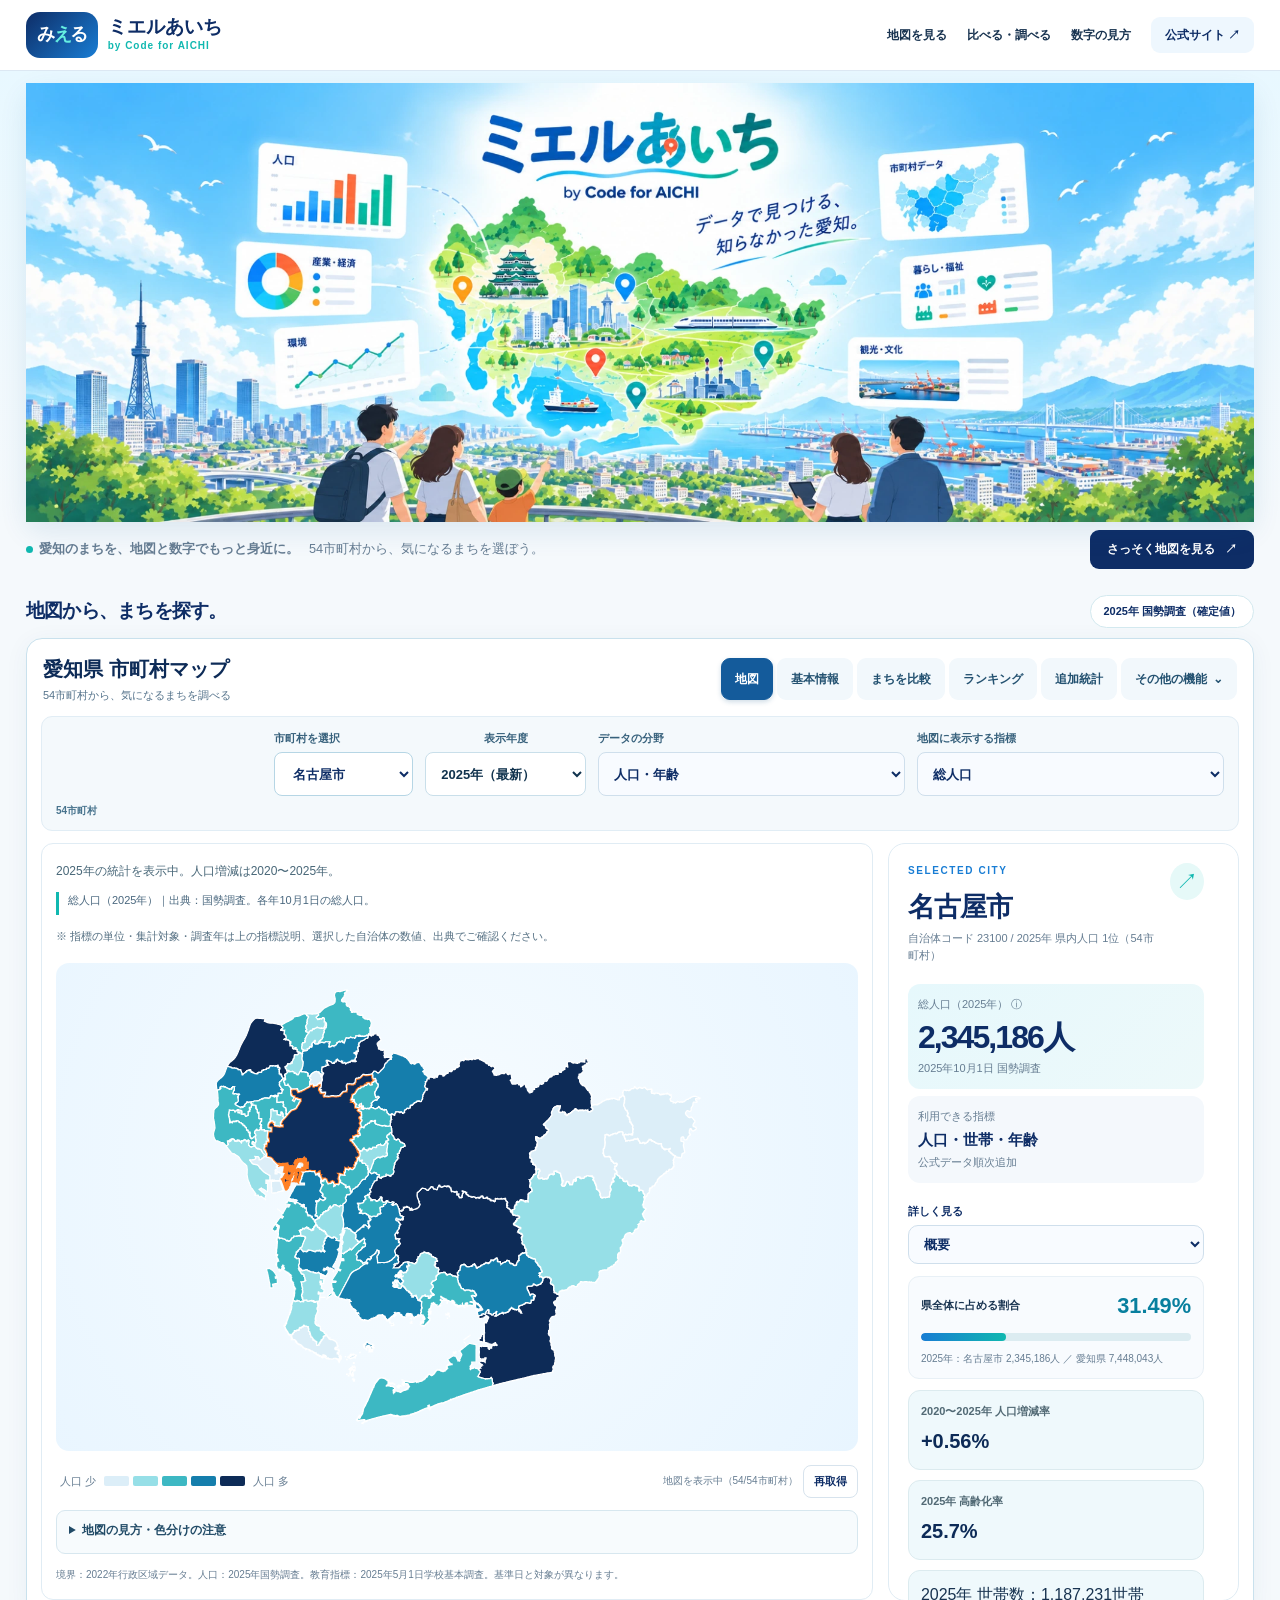
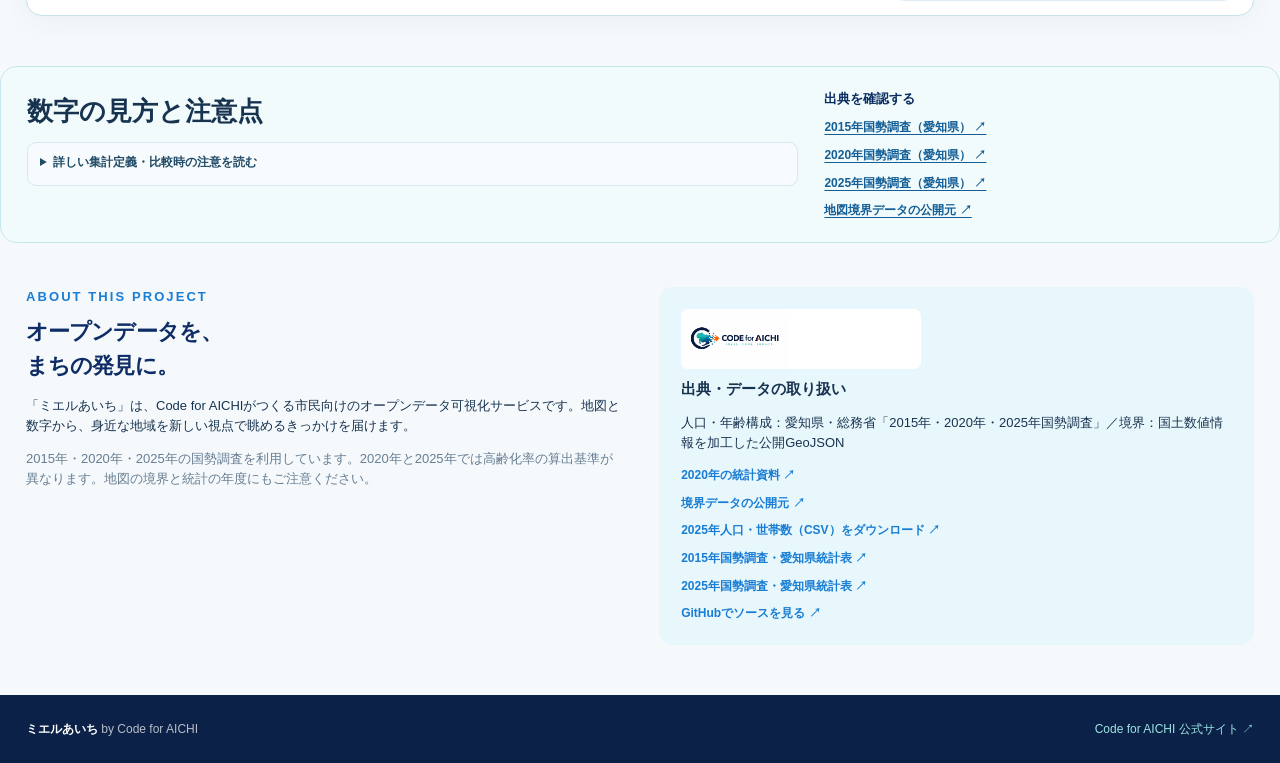
==== commit 971be976: "Add files via upload" ====
--- a/atlas/index.html
+++ b/atlas/index.html
@@ -2,7 +2,7 @@
 
 <html lang="ja"><head><meta charset="utf-8"/><meta content="width=device-width,initial-scale=1" name="viewport"/><meta content="#0d2b57" name="theme-color"/><meta content="ミエルあいち。データで見つける、知らなかった愛知。54市町村の人口を地図とグラフで見比べよう。" name="description"/><title>ミエルあいち by Code for AICHI｜データで見つける、知らなかった愛知。</title><link href="./styles.css?v=210" rel="stylesheet"/><script defer="" src="./app.js?v=230"></script><script defer="" src="./ai-config.js?v=240"></script><script defer="" src="./ai-nav.js?v=240"></script><link href="./discovery.css?v=210" rel="stylesheet"/><link href="./report.css?v=230" rel="stylesheet"/><link href="./ai-nav.css?v=240" rel="stylesheet"/><link href="./workspace-ui.css?v=2413" rel="stylesheet"/><script defer="" src="./workspace-ui.js?v=241"></script><link rel="stylesheet" href="./ai-report.css?v=250"/><script defer src="./ai-report.js?v=250"></script><link rel="stylesheet" href="./challenge-discovery.css?v=260"><script defer src="./challenge-discovery.js?v=260"></script><link rel="stylesheet" href="./external-stats.css?v=270"><script defer src="./external-stats.js?v=270"></script><link rel="stylesheet" href="./economic-analysis.css?v=280"/><script defer src="./economic-analysis.js?v=280"></script><link rel="stylesheet" href="./industry-sector.css?v=282"/><script defer src="./industry-sector.js?v=282"></script><link rel="stylesheet" href="./ui-v283.css?v=2851"/><link rel="stylesheet" href="./ui-v286.css?v=2860"/><link rel="stylesheet" href="./ui-v287.css?v=2870"/><script defer src="./ui-v283.js?v=2851"></script><script defer src="./ui-v286.js?v=2860"></script><script defer src="./ui-v287.js?v=2870"></script><link rel="stylesheet" href="./ui-v288.css?v=2880"/><link rel="stylesheet" href="./industry-insights.css?v=284"/><script defer src="./ui-v288.js?v=2880"></script><script defer src="./industry-insights.js?v=284"></script>
 <link rel="stylesheet" href="./migration-2025.css?v=285"/>
-<script defer src="./migration-2025.js?v=285"></script><link rel="stylesheet" href="./ui-v289.css?v=2890"/><script defer src="./ui-v289.js?v=2890"></script><link rel="stylesheet" href="./ui-v290.css?v=2900"/><script defer src="./ui-v290.js?v=2900"></script><link rel="stylesheet" href="./ui-v291.css?v=2910"/><script defer src="./ui-v291.js?v=2910"></script><link rel="stylesheet" href="./ui-v292.css?v=2920"/><script defer src="./ui-v292.js?v=2920"></script><link rel="stylesheet" href="./ui-v293.css?v=2930"/><script defer src="./ui-v293.js?v=2930"></script><link rel="stylesheet" href="./ui-v294.css?v=2941"/><link rel="stylesheet" href="./ui-v295.css?v=2950"/><link rel="stylesheet" href="./ui-v296.css?v=2960"/><script defer src="./ui-v296.js?v=2960"></script><link rel="stylesheet" href="./ui-v297.css?v=2970"/><link rel="stylesheet" href="./ui-v298.css?v=2980"/><script defer src="./ui-v298.js?v=2980"></script><script defer src="./ui-v297.js?v=2970"></script><link rel="stylesheet" href="./ui-v2918.css?v=29181"></head>
+<script defer src="./migration-2025.js?v=285"></script><link rel="stylesheet" href="./ui-v289.css?v=2890"/><script defer src="./ui-v289.js?v=2890"></script><link rel="stylesheet" href="./ui-v290.css?v=2900"/><script defer src="./ui-v290.js?v=2900"></script><link rel="stylesheet" href="./ui-v291.css?v=2910"/><script defer src="./ui-v291.js?v=2910"></script><link rel="stylesheet" href="./ui-v292.css?v=2920"/><script defer src="./ui-v292.js?v=2920"></script><link rel="stylesheet" href="./ui-v293.css?v=2930"/><script defer src="./ui-v293.js?v=2930"></script><link rel="stylesheet" href="./ui-v294.css?v=2941"/><link rel="stylesheet" href="./ui-v295.css?v=2950"/><link rel="stylesheet" href="./ui-v296.css?v=2960"/><script defer src="./ui-v296.js?v=2960"></script><link rel="stylesheet" href="./ui-v297.css?v=2970"/><link rel="stylesheet" href="./ui-v298.css?v=2980"/><script defer src="./ui-v298.js?v=2980"></script><script defer src="./ui-v297.js?v=2970"></script><link rel="stylesheet" href="./ui-v2918.css?v=29181"><link rel="stylesheet" href="./ui-v2919.css?v=29190"/></head>
 <body><a class="skip-link" href="#explore">地図と統計データへ移動</a>
 <header class="top"><div class="wrap head"><a aria-label="ミエルあいち ホーム" class="brand" href="./"><span class="brand-mark">み<span>え</span>る</span><span class="brand-text"><strong>ミエルあいち</strong><small>by Code for AICHI</small></span></a><nav aria-label="メインナビゲーション"><a href="#explore">地図を見る</a><a href="#tools">比べる・調べる</a><a href="#guide">数字の見方</a><a class="site-link" href="../">公式サイト ↗</a></nav></div></header>
 <main>
@@ -55,4 +55,4 @@
 
 <section aria-labelledby="guide-title" class="wrap v10-guide" id="guide"><div><p class="eyebrow">HOW TO READ THE DATA</p><h2 id="guide-title">数字の見方と注意点</h2><p>2015年・2020年・2025年の国勢調査を収録しています。2025年を初期表示とし、年度を選択できます。人口増減率は5年間の変化を計算しています（2015年は比較する前年度データ未収録）。</p><p><strong>高齢化率の定義に注意：</strong>2020年は「年齢不詳補完値」を使い総人口を分母に計算。2025年は年齢不詳を除いた人口を分母に計算しています。同一基準の時系列として単純比較しないでください。2015年の年齢構成・高齢化率、2020年の世帯数は今回の表示対象外です。地図の境界は2022年のデータです。</p><p><strong>高齢者の暮らし（2025年）：</strong>高齢単身世帯は「65歳以上の単独世帯」、高齢夫婦世帯は「夫65歳以上・妻60歳以上の夫婦のみの世帯」を指します。「65歳以上の人がいるすべての世帯」とは異なります。出典：国勢調査 第9-1表。割合は一般世帯数を分母に計算しています。</p></div><div class="v10-guide-links"><strong>出典を確認する</strong><a href="https://www.pref.aichi.jp/soshiki/toukei/kokuchoutoukeihyo2015.html" rel="noopener noreferrer" target="_blank">2015年国勢調査（愛知県） ↗</a><a href="https://www.pref.aichi.jp/soshiki/toukei/kokuchotokeihyo2020.html" rel="noopener noreferrer" target="_blank">2020年国勢調査（愛知県） ↗</a><a href="https://www.pref.aichi.jp/press-release/toukei20260929kokusei.html" rel="noopener noreferrer" target="_blank">2025年国勢調査（愛知県） ↗</a><a href="https://github.com/sankichi92/shikuchoson-boundaries" rel="noopener noreferrer" target="_blank">地図境界データの公開元 ↗</a></div></section>
 <section class="wrap about-section" id="about"><div><p class="eyebrow">ABOUT THIS PROJECT</p><h2>オープンデータを、<br/>まちの発見に。</h2><p>「ミエルあいち」は、Code for AICHIがつくる市民向けのオープンデータ可視化サービスです。地図と数字から、身近な地域を新しい視点で眺めるきっかけを届けます。</p><p class="muted tiny">2015年・2020年・2025年の国勢調査を利用しています。2020年と2025年では高齢化率の算出基準が異なります。地図の境界と統計の年度にもご注意ください。</p></div><div class="source-box"><img alt="Code for AICHI ロゴ" class="organization-logo" src="./assets/code-for-aichi-horizontal.webp"/><h3>出典・データの取り扱い</h3><p>人口・年齢構成：愛知県・総務省「2015年・2020年・2025年国勢調査」／境界：国土数値情報を加工した公開GeoJSON</p><a href="https://www.pref.aichi.jp/soshiki/toukei/kokuchotokeihyo2020.html" rel="noopener" target="_blank">2020年の統計資料 ↗</a><a href="https://github.com/sankichi92/shikuchoson-boundaries" rel="noopener" target="_blank">境界データの公開元 ↗</a><a download="" href="./data/population_2025.csv">2025年人口・世帯数（CSV）をダウンロード ↗</a><a href="https://www.pref.aichi.jp/soshiki/toukei/kokuchoutoukeihyo2015.html" rel="noopener" target="_blank">2015年国勢調査・愛知県統計表 ↗</a><a href="https://www.pref.aichi.jp/press-release/toukei20260929kokusei.html" rel="noopener" target="_blank">2025年国勢調査・愛知県統計表 ↗</a><a href="https://github.com/code4aichi/official" rel="noopener" target="_blank">GitHubでソースを見る ↗</a></div></section>
-</main><footer><div class="wrap footer-inner"><div><strong>ミエルあいち</strong><span> by Code for AICHI</span></div><a href="../">Code for AICHI 公式サイト ↗</a></div></footer><div aria-live="polite" class="toast" id="toast" role="status"></div><script defer src="./ui-v2918.js?v=2918"></script></body></html>
+</main><footer><div class="wrap footer-inner"><div><strong>ミエルあいち</strong><span> by Code for AICHI</span></div><a href="../">Code for AICHI 公式サイト ↗</a></div></footer><div aria-live="polite" class="toast" id="toast" role="status"></div><script defer src="./ui-v2918.js?v=2918"></script><script defer src="./ui-v2919.js?v=29190"></script></body></html>
--- a/atlas/ui-v2919.css
+++ b/atlas/ui-v2919.css
@@ -0,0 +1,65 @@
+/* MIERU AICHI 2.9.19: filter alignment and informative use of whitespace.
+   Scoped to v2918 shell. Does not resize the original map-column/map-view. */
+#explore .v2918-shell.v2919-ready .v2918-controls{display:grid!important;grid-template-columns:minmax(0,1.42fr) minmax(136px,.64fr) minmax(0,1.22fr) minmax(0,1.22fr);align-items:stretch;column-gap:12px;row-gap:8px;padding:13px 14px;position:relative}
+#explore .v2918-shell.v2919-ready .v2918-controls .city-picker{display:contents!important}
+#explore .v2918-shell.v2919-ready .v2918-controls .city-picker-control{grid-column:1;grid-row:1;min-width:0;display:flex;flex-direction:column;justify-content:end}
+#explore .v2918-shell.v2919-ready .v2918-controls .city-picker-control::before{content:'市町村を選択';display:block;font-size:11px;font-weight:700;color:#37617c;line-height:1.5;margin-bottom:6px}
+#explore .v2918-shell.v2919-ready .v2918-controls .year-picker-label{grid-column:2;grid-row:1;margin:0;min-width:0;display:flex;flex-direction:column;justify-content:end;font-size:11px;font-weight:700;color:#37617c;line-height:1.5;gap:6px}
+#explore .v2918-shell.v2919-ready .v2918-controls .metric-picker{display:contents!important}
+#explore .v2918-shell.v2919-ready .v2918-controls .metric-picker>label:first-child{grid-column:3;grid-row:1}
+#explore .v2918-shell.v2919-ready .v2918-controls .metric-picker>label:nth-child(2){grid-column:4;grid-row:1}
+#explore .v2918-shell.v2919-ready .v2918-controls .metric-picker label{display:flex;min-width:0;flex-direction:column;justify-content:end;gap:6px;font-size:11px;font-weight:700;color:#37617c;line-height:1.5;margin:0}
+#explore .v2918-shell.v2919-ready .v2918-controls select{height:44px!important;min-height:44px!important;max-height:44px!important;box-sizing:border-box!important;margin:0!important;border-radius:8px!important;font-size:13px!important;width:100%!important}
+#explore .v2918-shell.v2919-ready .v2918-controls .city-picker-count{grid-column:1/-1;grid-row:2;justify-self:start;font-size:10px;color:#47738d;padding:0;line-height:1.3;align-self:center}
+#explore .v2918-shell.v2919-ready .v2918-controls #data-error:not([hidden]){grid-column:1/-1;grid-row:3}
+/* Only the basic-information tab gets an additional content column. */
+@media (min-width:800px){
+ #explore .v2918-shell[data-v2918-view='basic'] .info-column>.detail{display:grid!important;grid-template-columns:minmax(0,1.5fr) minmax(260px,.85fr);column-gap:16px;align-items:start}
+ #explore .v2918-shell[data-v2918-view='basic'] .detail>.detail-head{grid-column:1/-1;grid-row:1}
+ #explore .v2918-shell[data-v2918-view='basic'] .detail>.v2919-basic-reference{grid-column:2;grid-row:2/span 6;align-self:stretch}
+ #explore .v2918-shell[data-v2918-view='basic'] .detail>.metric-grid,
+ #explore .v2918-shell[data-v2918-view='basic'] .detail>.detail-section-control,
+ #explore .v2918-shell[data-v2918-view='basic'] .detail>.city-detail-tabs,
+ #explore .v2918-shell[data-v2918-view='basic'] .detail>.city-detail-content,
+ #explore .v2918-shell[data-v2918-view='basic'] .detail>.active-metric-card,
+ #explore .v2918-shell[data-v2918-view='basic'] .detail>.detail-actions{grid-column:1;min-width:0}
+}
+#explore .v2919-reference{background:#f3f9fd;border:1px solid #d7e8f3;border-radius:12px;padding:15px;min-width:0;color:#123e5a}
+#explore .v2919-reference-head{display:flex;align-items:center;justify-content:space-between;gap:10px;font-size:14px}
+#explore .v2919-reference-head>span{font-size:10px;border-radius:999px;padding:5px 9px;background:#e1eff9;color:#356780;white-space:nowrap}
+#explore .v2919-reference-map{display:flex;align-items:center;justify-content:center;min-height:160px;margin-top:10px;background:linear-gradient(155deg,#e9f6fd,#ffffff);border-radius:10px;overflow:hidden;font-size:11px;text-align:center;color:#5c7d90;padding:8px}
+#explore .v2919-reference-map svg{display:block;width:100%;height:100%;max-height:240px;min-height:145px;object-fit:contain;pointer-events:none!important}
+#explore .v2919-reference-map svg *{pointer-events:none!important}
+#explore .v2919-reference-selection{font-size:12px;font-weight:600;line-height:1.65;margin:10px 0 4px;color:#12456e}
+#explore .v2919-reference-desc{font-size:11px;line-height:1.75;color:#52758a;margin:9px 0 0}
+#explore .v2919-basic-reference{display:none}
+#explore .v2918-shell[data-v2918-view='basic'] .v2919-basic-reference{display:block}
+#explore .v2919-compare-reference{margin-top:16px}
+#explore .v2919-compare-reference .v2919-reference-map{min-height:180px}
+#explore #panel-compare .v2919-compare-reference{display:grid;grid-template-columns:minmax(0,1fr) minmax(0,1.2fr);column-gap:18px;align-items:center}
+#explore #panel-compare .v2919-compare-reference .v2919-reference-head{grid-column:1;grid-row:1}
+#explore #panel-compare .v2919-compare-reference .v2919-reference-selection{grid-column:1;grid-row:2}
+#explore #panel-compare .v2919-compare-reference .v2919-reference-desc{grid-column:1;grid-row:3}
+#explore #panel-compare .v2919-compare-reference .v2919-reference-map{grid-column:2;grid-row:1/span 3}
+#explore .v2919-discovery-reference{display:grid;grid-template-columns:1fr minmax(150px,.55fr);gap:6px 16px;align-items:center;margin:14px 0}
+#explore .v2919-discovery-reference .v2919-reference-head,#explore .v2919-discovery-reference .v2919-reference-desc{grid-column:1}
+#explore .v2919-discovery-reference .v2919-reference-map{grid-column:2;grid-row:1/span 2;min-height:115px;margin:0}
+#explore .v2919-discovery-reference .v2919-reference-map svg{max-height:155px;min-height:105px}
+#explore .v2919-external-note{margin:12px 0 18px;padding:13px 16px;background:#eef7fb;border-left:3px solid #2385ba;border-radius:8px;color:#18496c}
+#explore .v2919-external-note strong{font-size:13px}
+#explore .v2919-external-note p{font-size:12px;line-height:1.7;margin:5px 0 0;color:#49738e}
+#explore .v2918-shell #panel-external{max-width:100%}
+@media(max-width:1050px){
+ #explore .v2918-shell.v2919-ready .v2918-controls{grid-template-columns:minmax(0,1.1fr) minmax(120px,.65fr);gap:10px}
+ #explore .v2918-shell.v2919-ready .v2918-controls .metric-picker>label:first-child{grid-column:1;grid-row:2}
+ #explore .v2918-shell.v2919-ready .v2918-controls .metric-picker>label:nth-child(2){grid-column:2;grid-row:2}
+ #explore .v2918-shell.v2919-ready .v2918-controls .city-picker-count{grid-row:3}
+}
+@media(max-width:640px){
+ #explore .v2918-shell.v2919-ready .v2918-controls{grid-template-columns:minmax(0,1fr) minmax(100px,.65fr);padding:10px;gap:9px}
+ #explore .v2918-shell.v2919-ready .v2918-controls .metric-picker>label:first-child{grid-column:1;grid-row:2}
+ #explore .v2918-shell.v2919-ready .v2918-controls .metric-picker>label:nth-child(2){grid-column:2;grid-row:2}
+ #explore .v2919-reference{padding:11px}
+ #explore #panel-compare .v2919-compare-reference,#explore .v2919-discovery-reference{display:block}
+ #explore #panel-compare .v2919-compare-reference .v2919-reference-map{margin-top:10px}
+}
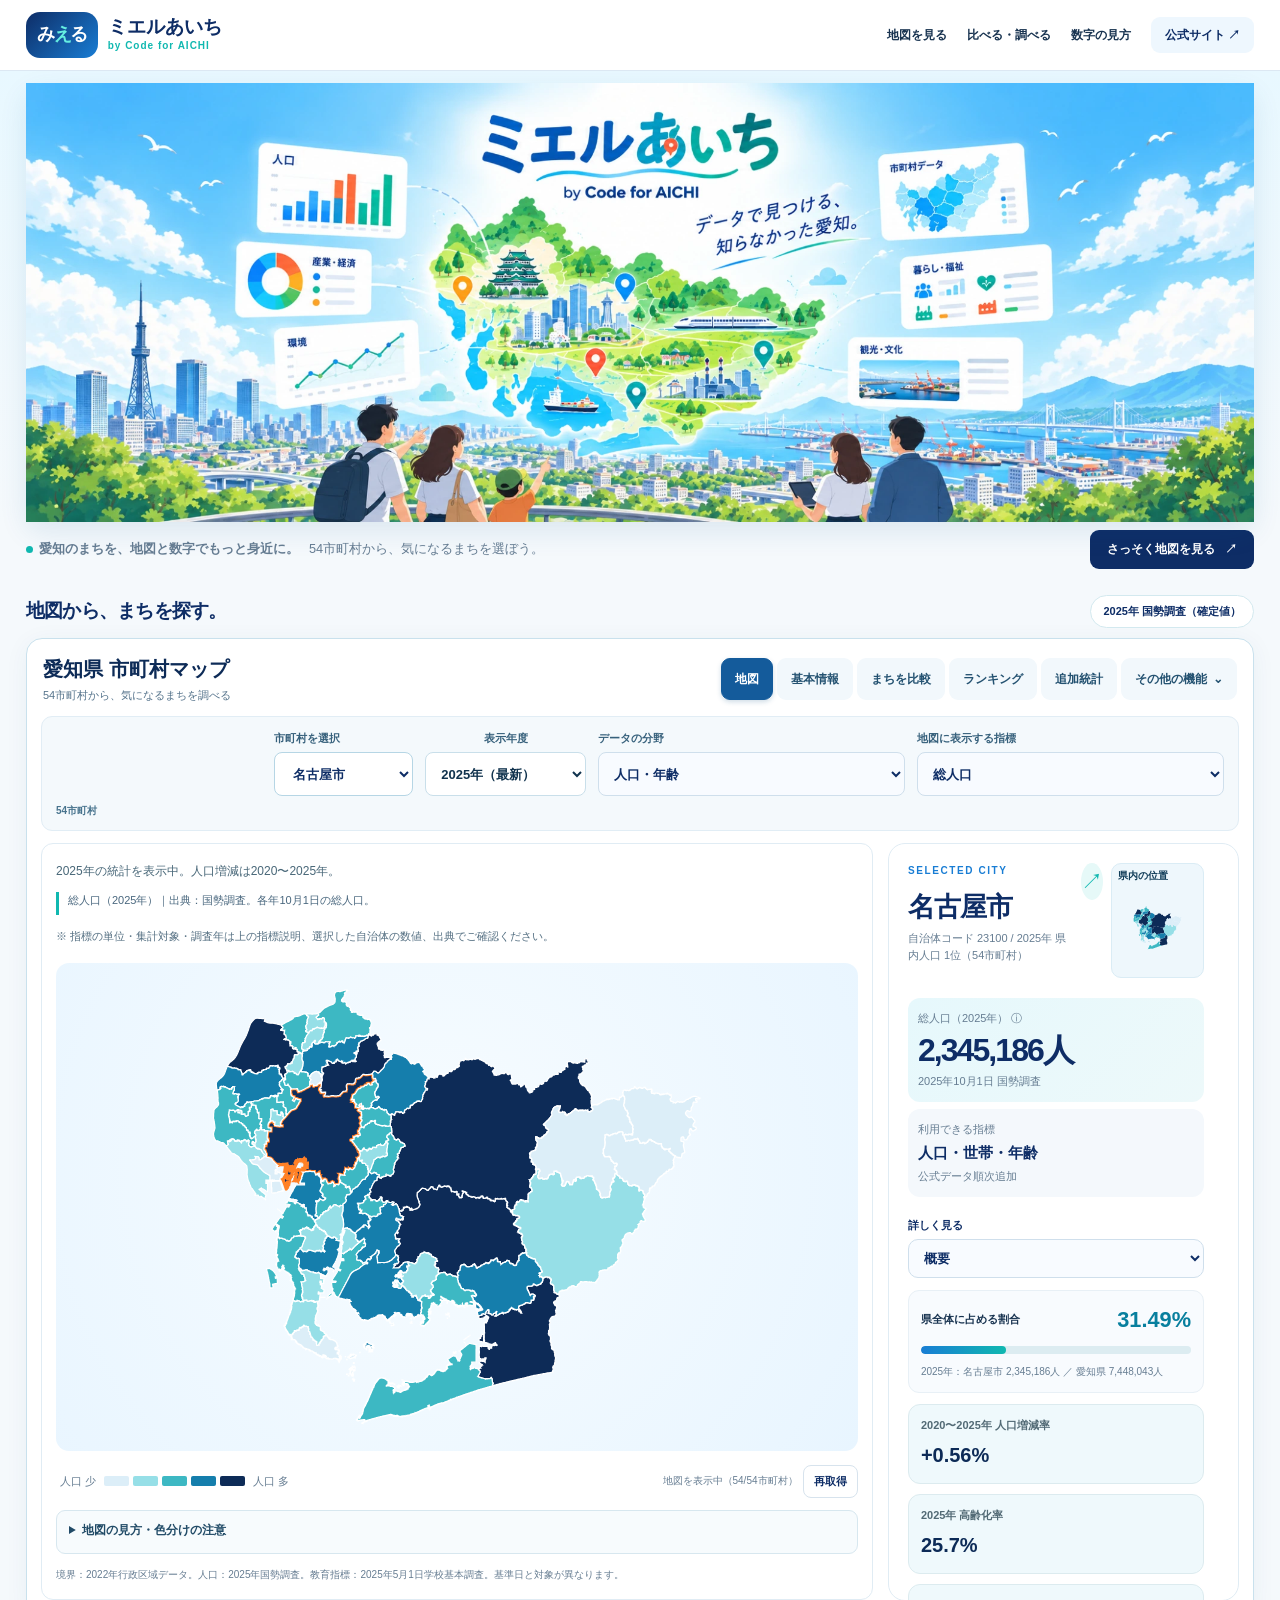
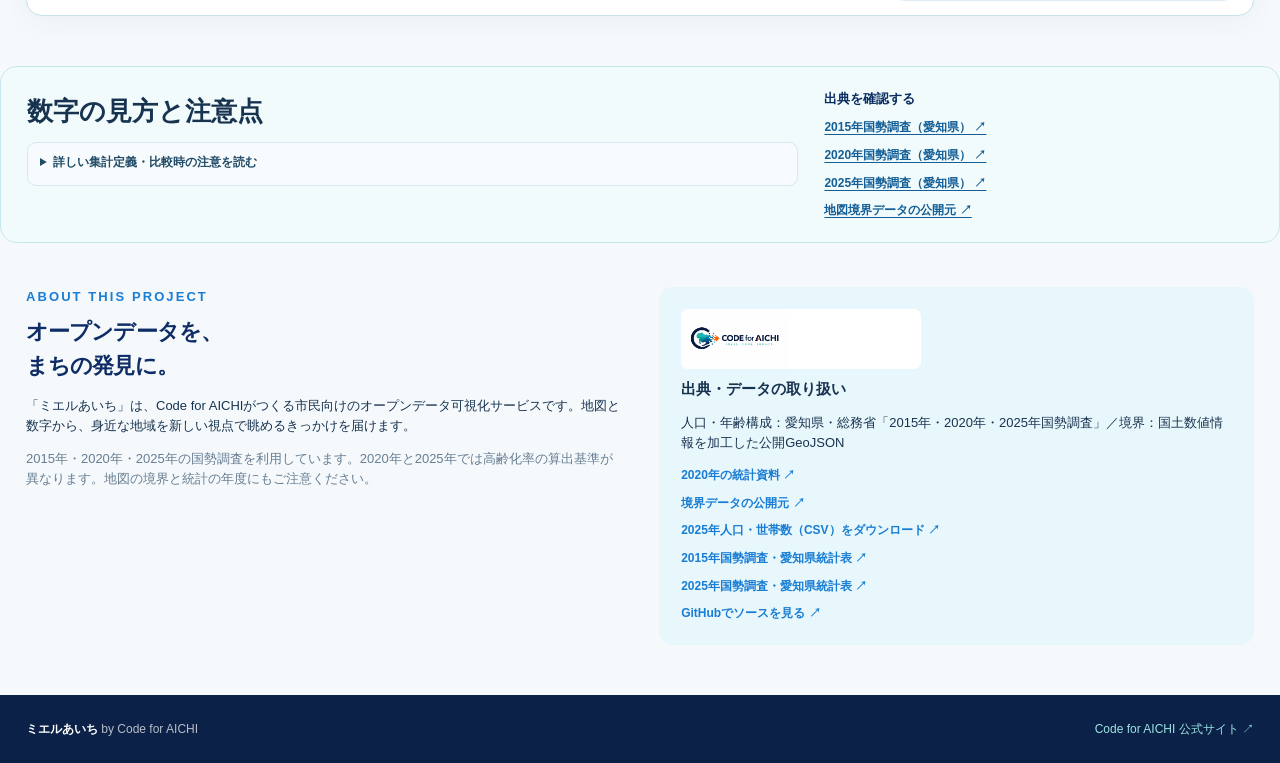
==== commit 863aea93: "Add files via upload" ====
--- a/atlas/index.html
+++ b/atlas/index.html
@@ -2,7 +2,7 @@
 
 <html lang="ja"><head><meta charset="utf-8"/><meta content="width=device-width,initial-scale=1" name="viewport"/><meta content="#0d2b57" name="theme-color"/><meta content="ミエルあいち。データで見つける、知らなかった愛知。54市町村の人口を地図とグラフで見比べよう。" name="description"/><title>ミエルあいち by Code for AICHI｜データで見つける、知らなかった愛知。</title><link href="./styles.css?v=210" rel="stylesheet"/><script defer="" src="./app.js?v=230"></script><script defer="" src="./ai-config.js?v=240"></script><script defer="" src="./ai-nav.js?v=240"></script><link href="./discovery.css?v=210" rel="stylesheet"/><link href="./report.css?v=230" rel="stylesheet"/><link href="./ai-nav.css?v=240" rel="stylesheet"/><link href="./workspace-ui.css?v=2413" rel="stylesheet"/><script defer="" src="./workspace-ui.js?v=241"></script><link rel="stylesheet" href="./ai-report.css?v=250"/><script defer src="./ai-report.js?v=250"></script><link rel="stylesheet" href="./challenge-discovery.css?v=260"><script defer src="./challenge-discovery.js?v=260"></script><link rel="stylesheet" href="./external-stats.css?v=270"><script defer src="./external-stats.js?v=270"></script><link rel="stylesheet" href="./economic-analysis.css?v=280"/><script defer src="./economic-analysis.js?v=280"></script><link rel="stylesheet" href="./industry-sector.css?v=282"/><script defer src="./industry-sector.js?v=282"></script><link rel="stylesheet" href="./ui-v283.css?v=2851"/><link rel="stylesheet" href="./ui-v286.css?v=2860"/><link rel="stylesheet" href="./ui-v287.css?v=2870"/><script defer src="./ui-v283.js?v=2851"></script><script defer src="./ui-v286.js?v=2860"></script><script defer src="./ui-v287.js?v=2870"></script><link rel="stylesheet" href="./ui-v288.css?v=2880"/><link rel="stylesheet" href="./industry-insights.css?v=284"/><script defer src="./ui-v288.js?v=2880"></script><script defer src="./industry-insights.js?v=284"></script>
 <link rel="stylesheet" href="./migration-2025.css?v=285"/>
-<script defer src="./migration-2025.js?v=285"></script><link rel="stylesheet" href="./ui-v289.css?v=2890"/><script defer src="./ui-v289.js?v=2890"></script><link rel="stylesheet" href="./ui-v290.css?v=2900"/><script defer src="./ui-v290.js?v=2900"></script><link rel="stylesheet" href="./ui-v291.css?v=2910"/><script defer src="./ui-v291.js?v=2910"></script><link rel="stylesheet" href="./ui-v292.css?v=2920"/><script defer src="./ui-v292.js?v=2920"></script><link rel="stylesheet" href="./ui-v293.css?v=2930"/><script defer src="./ui-v293.js?v=2930"></script><link rel="stylesheet" href="./ui-v294.css?v=2941"/><link rel="stylesheet" href="./ui-v295.css?v=2950"/><link rel="stylesheet" href="./ui-v296.css?v=2960"/><script defer src="./ui-v296.js?v=2960"></script><link rel="stylesheet" href="./ui-v297.css?v=2970"/><link rel="stylesheet" href="./ui-v298.css?v=2980"/><script defer src="./ui-v298.js?v=2980"></script><script defer src="./ui-v297.js?v=2970"></script><link rel="stylesheet" href="./ui-v2918.css?v=29181"><link rel="stylesheet" href="./ui-v2919.css?v=29190"/></head>
+<script defer src="./migration-2025.js?v=285"></script><link rel="stylesheet" href="./ui-v289.css?v=2890"/><script defer src="./ui-v289.js?v=2890"></script><link rel="stylesheet" href="./ui-v290.css?v=2900"/><script defer src="./ui-v290.js?v=2900"></script><link rel="stylesheet" href="./ui-v291.css?v=2910"/><script defer src="./ui-v291.js?v=2910"></script><link rel="stylesheet" href="./ui-v292.css?v=2920"/><script defer src="./ui-v292.js?v=2920"></script><link rel="stylesheet" href="./ui-v293.css?v=2930"/><script defer src="./ui-v293.js?v=2930"></script><link rel="stylesheet" href="./ui-v294.css?v=2941"/><link rel="stylesheet" href="./ui-v295.css?v=2950"/><link rel="stylesheet" href="./ui-v296.css?v=2960"/><script defer src="./ui-v296.js?v=2960"></script><link rel="stylesheet" href="./ui-v297.css?v=2970"/><link rel="stylesheet" href="./ui-v298.css?v=2980"/><script defer src="./ui-v298.js?v=2980"></script><script defer src="./ui-v297.js?v=2970"></script><link rel="stylesheet" href="./ui-v2918.css?v=29181"><link rel="stylesheet" href="./ui-v2919.css?v=29190"/><link rel="stylesheet" href="./ui-v29191.css?v=29191"/></head>
 <body><a class="skip-link" href="#explore">地図と統計データへ移動</a>
 <header class="top"><div class="wrap head"><a aria-label="ミエルあいち ホーム" class="brand" href="./"><span class="brand-mark">み<span>え</span>る</span><span class="brand-text"><strong>ミエルあいち</strong><small>by Code for AICHI</small></span></a><nav aria-label="メインナビゲーション"><a href="#explore">地図を見る</a><a href="#tools">比べる・調べる</a><a href="#guide">数字の見方</a><a class="site-link" href="../">公式サイト ↗</a></nav></div></header>
 <main>
@@ -55,4 +55,4 @@
 
 <section aria-labelledby="guide-title" class="wrap v10-guide" id="guide"><div><p class="eyebrow">HOW TO READ THE DATA</p><h2 id="guide-title">数字の見方と注意点</h2><p>2015年・2020年・2025年の国勢調査を収録しています。2025年を初期表示とし、年度を選択できます。人口増減率は5年間の変化を計算しています（2015年は比較する前年度データ未収録）。</p><p><strong>高齢化率の定義に注意：</strong>2020年は「年齢不詳補完値」を使い総人口を分母に計算。2025年は年齢不詳を除いた人口を分母に計算しています。同一基準の時系列として単純比較しないでください。2015年の年齢構成・高齢化率、2020年の世帯数は今回の表示対象外です。地図の境界は2022年のデータです。</p><p><strong>高齢者の暮らし（2025年）：</strong>高齢単身世帯は「65歳以上の単独世帯」、高齢夫婦世帯は「夫65歳以上・妻60歳以上の夫婦のみの世帯」を指します。「65歳以上の人がいるすべての世帯」とは異なります。出典：国勢調査 第9-1表。割合は一般世帯数を分母に計算しています。</p></div><div class="v10-guide-links"><strong>出典を確認する</strong><a href="https://www.pref.aichi.jp/soshiki/toukei/kokuchoutoukeihyo2015.html" rel="noopener noreferrer" target="_blank">2015年国勢調査（愛知県） ↗</a><a href="https://www.pref.aichi.jp/soshiki/toukei/kokuchotokeihyo2020.html" rel="noopener noreferrer" target="_blank">2020年国勢調査（愛知県） ↗</a><a href="https://www.pref.aichi.jp/press-release/toukei20260929kokusei.html" rel="noopener noreferrer" target="_blank">2025年国勢調査（愛知県） ↗</a><a href="https://github.com/sankichi92/shikuchoson-boundaries" rel="noopener noreferrer" target="_blank">地図境界データの公開元 ↗</a></div></section>
 <section class="wrap about-section" id="about"><div><p class="eyebrow">ABOUT THIS PROJECT</p><h2>オープンデータを、<br/>まちの発見に。</h2><p>「ミエルあいち」は、Code for AICHIがつくる市民向けのオープンデータ可視化サービスです。地図と数字から、身近な地域を新しい視点で眺めるきっかけを届けます。</p><p class="muted tiny">2015年・2020年・2025年の国勢調査を利用しています。2020年と2025年では高齢化率の算出基準が異なります。地図の境界と統計の年度にもご注意ください。</p></div><div class="source-box"><img alt="Code for AICHI ロゴ" class="organization-logo" src="./assets/code-for-aichi-horizontal.webp"/><h3>出典・データの取り扱い</h3><p>人口・年齢構成：愛知県・総務省「2015年・2020年・2025年国勢調査」／境界：国土数値情報を加工した公開GeoJSON</p><a href="https://www.pref.aichi.jp/soshiki/toukei/kokuchotokeihyo2020.html" rel="noopener" target="_blank">2020年の統計資料 ↗</a><a href="https://github.com/sankichi92/shikuchoson-boundaries" rel="noopener" target="_blank">境界データの公開元 ↗</a><a download="" href="./data/population_2025.csv">2025年人口・世帯数（CSV）をダウンロード ↗</a><a href="https://www.pref.aichi.jp/soshiki/toukei/kokuchoutoukeihyo2015.html" rel="noopener" target="_blank">2015年国勢調査・愛知県統計表 ↗</a><a href="https://www.pref.aichi.jp/press-release/toukei20260929kokusei.html" rel="noopener" target="_blank">2025年国勢調査・愛知県統計表 ↗</a><a href="https://github.com/code4aichi/official" rel="noopener" target="_blank">GitHubでソースを見る ↗</a></div></section>
-</main><footer><div class="wrap footer-inner"><div><strong>ミエルあいち</strong><span> by Code for AICHI</span></div><a href="../">Code for AICHI 公式サイト ↗</a></div></footer><div aria-live="polite" class="toast" id="toast" role="status"></div><script defer src="./ui-v2918.js?v=2918"></script><script defer src="./ui-v2919.js?v=29190"></script></body></html>
+</main><footer><div class="wrap footer-inner"><div><strong>ミエルあいち</strong><span> by Code for AICHI</span></div><a href="../">Code for AICHI 公式サイト ↗</a></div></footer><div aria-live="polite" class="toast" id="toast" role="status"></div><script defer src="./ui-v2918.js?v=2918"></script><script defer src="./ui-v2919.js?v=29190"></script><script defer src="./ui-v29191.js?v=29191"></script></body></html>
--- a/atlas/ui-v29191.css
+++ b/atlas/ui-v29191.css
@@ -0,0 +1,110 @@
+/* v2.9.19.1: Compact, scan-first information cards without empty map canvases.
+ * Scoped to unified workspace. No changes to actual map or statistical calculations. */
+#explore .v2918-shell.v29191-ready[data-v2918-view='basic'] .info-column>.detail {
+  display:block!important;min-height:0!important;height:auto!important;max-height:none!important;
+  padding:clamp(12px,2vw,20px)!important;
+}
+#explore .v2918-shell.v29191-ready[data-v2918-view='basic'] .detail>.detail-head {
+  display:grid!important;grid-template-columns:minmax(0,1fr) 148px!important;
+  align-items:center!important;gap:10px 18px!important;margin-bottom:12px!important;
+  padding-bottom:10px!important;border-bottom:1px solid #e3edf4;
+}
+#explore .v2918-shell.v29191-ready .detail-head>.v29191-map-inset {
+  display:block!important;position:static!important;grid-column:2!important;
+  grid-row:1!important;align-self:stretch!important;width:148px!important;max-width:100%!important;
+  padding:6px!important;margin:0!important;min-height:0!important;
+  background:#eef7fc!important;border-color:#daecf5!important;border-radius:10px!important;
+}
+#explore .v2918-shell.v29191-ready .v29191-map-inset .v2919-reference-head {font-size:10px!important;line-height:1.2!important;margin:0 0 3px!important}
+#explore .v2918-shell.v29191-ready .v29191-map-inset .v2919-reference-map {
+  height:86px!important;min-height:0!important;max-height:86px!important;
+  margin:0!important;padding:0!important;background:transparent!important;
+}
+#explore .v2918-shell.v29191-ready .v29191-map-inset .v2919-reference-map svg {
+  width:100%!important;height:100%!important;min-height:0!important;max-height:86px!important;
+  object-fit:contain!important;
+}
+#explore .v2918-shell.v29191-ready[data-v2918-view='basic'] .detail>.metric-grid {
+  display:grid!important;grid-template-columns:minmax(0,1.5fr) minmax(0,1fr)!important;
+  align-items:stretch!important;gap:9px!important;margin-bottom:10px!important;
+}
+#explore .v2918-shell.v29191-ready[data-v2918-view='basic'] .metric-grid>.metric-card {
+  min-height:100px!important;height:auto!important;margin:0!important;padding:12px 14px!important;
+}
+#explore .v2918-shell.v29191-ready[data-v2918-view='basic'] .detail>.detail-section-control {
+  margin:0 0 9px!important;
+}
+#explore .v2918-shell.v29191-ready[data-v2918-view='basic'] .detail-section-control label {
+  margin:0!important;
+}
+#explore .v2918-shell.v29191-ready[data-v2918-view='basic'] .detail-section-control select {
+  min-height:36px!important;height:36px!important;
+}
+#explore .v2918-shell.v29191-ready[data-v2918-view='basic'] .detail>.city-detail-content {margin:0!important}
+#explore .v2918-shell.v29191-ready[data-v2918-view='basic'] #city-pane-overview:not([hidden]) {
+  display:grid!important;grid-template-columns:minmax(0,1fr) minmax(0,1.35fr)!important;
+  gap:10px!important;align-items:stretch!important;
+}
+#explore .v2918-shell.v29191-ready[data-v2918-view='basic'] #city-pane-overview .insight-card {
+  margin:0!important;padding:12px!important;height:100%!important;min-width:0;
+}
+#explore .v2918-shell.v29191-ready[data-v2918-view='basic'] #city-pane-overview .extra-stats {
+  display:grid!important;grid-template-columns:repeat(2,minmax(0,1fr))!important;
+  gap:8px!important;margin:0!important;min-width:0;
+}
+#explore .v2918-shell.v29191-ready[data-v2918-view='basic'] #city-pane-overview .extra-stat {
+  margin:0!important;padding:12px!important;min-width:0;
+}
+#explore .v2918-shell.v29191-ready[data-v2918-view='basic'] .detail>.active-metric-card {
+  margin-top:9px!important;min-height:0!important;padding:10px 12px!important;
+}
+#explore .v2918-shell.v29191-ready[data-v2918-view='basic'] .detail>.detail-actions {
+  margin-top:9px!important;min-height:0!important;
+}
+/* The large cloned map below the comparison chart repeated what the map tab already shows. */
+#explore .v2918-shell.v29191-ready #panel-compare .v29191-compare-note {
+  display:flex!important;align-items:center!important;gap:10px!important;
+  padding:9px 12px!important;margin:10px 0 0!important;
+  border-radius:8px!important;background:#f4f9fc!important;
+}
+#explore .v2918-shell.v29191-ready #panel-compare .v29191-compare-note .v2919-reference-head,
+#explore .v2918-shell.v29191-ready #panel-compare .v29191-compare-note .v2919-reference-selection {
+  display:block!important;grid-column:auto!important;grid-row:auto!important;margin:0!important;
+  font-size:11px!important;line-height:1.5!important;
+}
+#explore .v2918-shell.v29191-ready #panel-discovery .v29191-discovery-note {
+  padding:9px 11px!important;margin:8px 0!important;
+  grid-template-columns:1fr 115px!important;min-height:0!important;
+}
+#explore .v2918-shell.v29191-ready #panel-discovery .v29191-discovery-note .v2919-reference-map {
+  min-height:75px!important;height:75px!important;max-height:75px!important;
+}
+#explore .v2918-shell.v29191-ready #panel-discovery .v29191-discovery-note .v2919-reference-map svg {
+  min-height:0!important;max-height:75px!important;
+}
+@media(max-width:690px){
+  #explore .v2918-shell.v29191-ready[data-v2918-view='basic'] .detail>.detail-head {
+    grid-template-columns:minmax(0,1fr) 118px!important;gap:10px!important;
+  }
+  #explore .v2918-shell.v29191-ready .detail-head>.v29191-map-inset {width:118px!important}
+  #explore .v2918-shell.v29191-ready .v29191-map-inset .v2919-reference-map,
+  #explore .v2918-shell.v29191-ready .v29191-map-inset .v2919-reference-map svg {height:72px!important;max-height:72px!important}
+  #explore .v2918-shell.v29191-ready[data-v2918-view='basic'] #city-pane-overview:not([hidden]) {
+    display:block!important;
+  }
+  #explore .v2918-shell.v29191-ready[data-v2918-view='basic'] #city-pane-overview .extra-stats {
+    margin-top:8px!important;
+  }
+}
+@media(max-width:440px){
+  #explore .v2918-shell.v29191-ready[data-v2918-view='basic'] .detail>.metric-grid {
+    grid-template-columns:minmax(0,1fr) minmax(0,.82fr)!important;
+  }
+  #explore .v2918-shell.v29191-ready[data-v2918-view='basic'] .metric-grid>.metric-card {
+    padding:10px!important;min-height:92px!important;
+  }
+  #explore .v2918-shell.v29191-ready[data-v2918-view='basic'] .metric-grid .number {font-size:clamp(22px,6vw,30px)!important}
+  #explore .v2918-shell.v29191-ready[data-v2918-view='basic'] #city-pane-overview .extra-stats {
+    grid-template-columns:repeat(2,minmax(0,1fr))!important;
+  }
+}
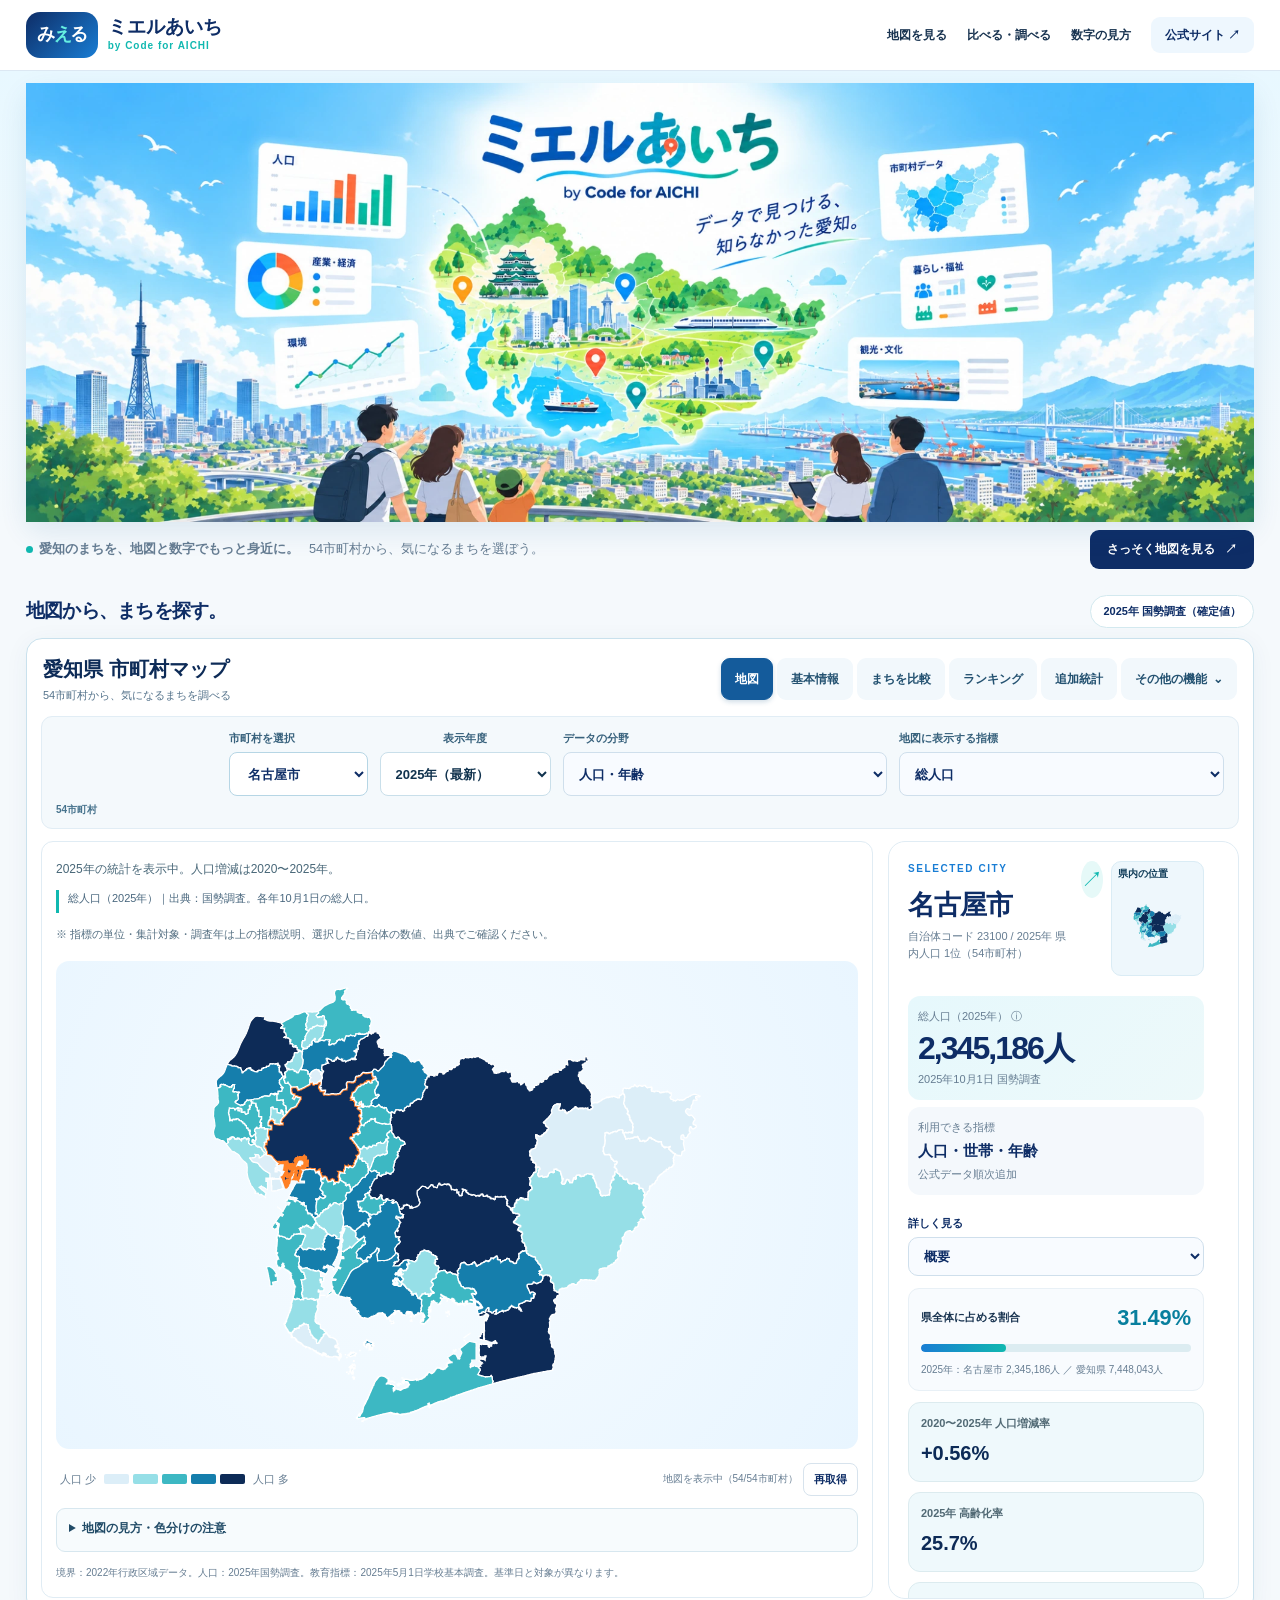
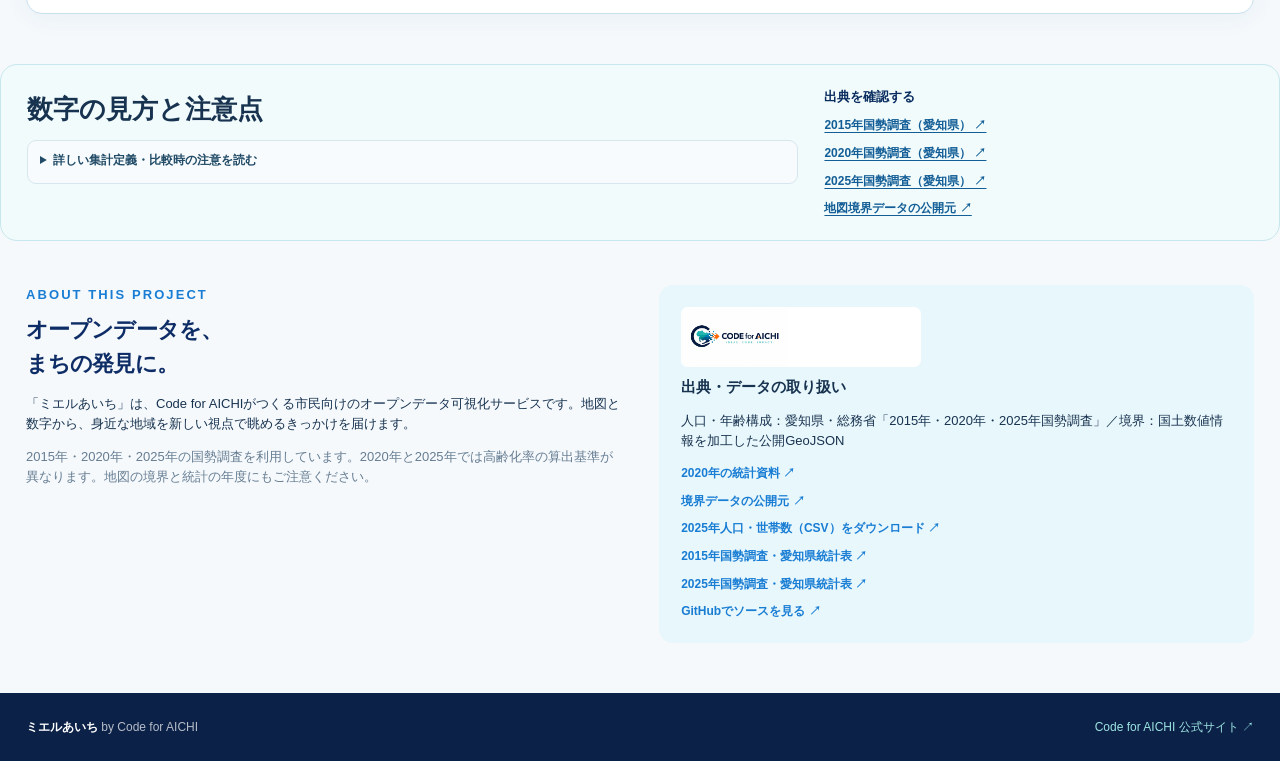
==== commit efb0bf43: "Add files via upload" ====
--- a/atlas/index.html
+++ b/atlas/index.html
@@ -2,7 +2,7 @@
 
 <html lang="ja"><head><meta charset="utf-8"/><meta content="width=device-width,initial-scale=1" name="viewport"/><meta content="#0d2b57" name="theme-color"/><meta content="ミエルあいち。データで見つける、知らなかった愛知。54市町村の人口を地図とグラフで見比べよう。" name="description"/><title>ミエルあいち by Code for AICHI｜データで見つける、知らなかった愛知。</title><link href="./styles.css?v=210" rel="stylesheet"/><script defer="" src="./app.js?v=230"></script><script defer="" src="./ai-config.js?v=240"></script><script defer="" src="./ai-nav.js?v=240"></script><link href="./discovery.css?v=210" rel="stylesheet"/><link href="./report.css?v=230" rel="stylesheet"/><link href="./ai-nav.css?v=240" rel="stylesheet"/><link href="./workspace-ui.css?v=2413" rel="stylesheet"/><script defer="" src="./workspace-ui.js?v=241"></script><link rel="stylesheet" href="./ai-report.css?v=250"/><script defer src="./ai-report.js?v=250"></script><link rel="stylesheet" href="./challenge-discovery.css?v=260"><script defer src="./challenge-discovery.js?v=260"></script><link rel="stylesheet" href="./external-stats.css?v=270"><script defer src="./external-stats.js?v=270"></script><link rel="stylesheet" href="./economic-analysis.css?v=280"/><script defer src="./economic-analysis.js?v=280"></script><link rel="stylesheet" href="./industry-sector.css?v=282"/><script defer src="./industry-sector.js?v=282"></script><link rel="stylesheet" href="./ui-v283.css?v=2851"/><link rel="stylesheet" href="./ui-v286.css?v=2860"/><link rel="stylesheet" href="./ui-v287.css?v=2870"/><script defer src="./ui-v283.js?v=2851"></script><script defer src="./ui-v286.js?v=2860"></script><script defer src="./ui-v287.js?v=2870"></script><link rel="stylesheet" href="./ui-v288.css?v=2880"/><link rel="stylesheet" href="./industry-insights.css?v=284"/><script defer src="./ui-v288.js?v=2880"></script><script defer src="./industry-insights.js?v=284"></script>
 <link rel="stylesheet" href="./migration-2025.css?v=285"/>
-<script defer src="./migration-2025.js?v=285"></script><link rel="stylesheet" href="./ui-v289.css?v=2890"/><script defer src="./ui-v289.js?v=2890"></script><link rel="stylesheet" href="./ui-v290.css?v=2900"/><script defer src="./ui-v290.js?v=2900"></script><link rel="stylesheet" href="./ui-v291.css?v=2910"/><script defer src="./ui-v291.js?v=2910"></script><link rel="stylesheet" href="./ui-v292.css?v=2920"/><script defer src="./ui-v292.js?v=2920"></script><link rel="stylesheet" href="./ui-v293.css?v=2930"/><script defer src="./ui-v293.js?v=2930"></script><link rel="stylesheet" href="./ui-v294.css?v=2941"/><link rel="stylesheet" href="./ui-v295.css?v=2950"/><link rel="stylesheet" href="./ui-v296.css?v=2960"/><script defer src="./ui-v296.js?v=2960"></script><link rel="stylesheet" href="./ui-v297.css?v=2970"/><link rel="stylesheet" href="./ui-v298.css?v=2980"/><script defer src="./ui-v298.js?v=2980"></script><script defer src="./ui-v297.js?v=2970"></script><link rel="stylesheet" href="./ui-v2918.css?v=29181"><link rel="stylesheet" href="./ui-v2919.css?v=29190"/><link rel="stylesheet" href="./ui-v29191.css?v=29191"/></head>
+<script defer src="./migration-2025.js?v=285"></script><link rel="stylesheet" href="./ui-v289.css?v=2890"/><script defer src="./ui-v289.js?v=2890"></script><link rel="stylesheet" href="./ui-v290.css?v=2900"/><script defer src="./ui-v290.js?v=2900"></script><link rel="stylesheet" href="./ui-v291.css?v=2910"/><script defer src="./ui-v291.js?v=2910"></script><link rel="stylesheet" href="./ui-v292.css?v=2920"/><script defer src="./ui-v292.js?v=2920"></script><link rel="stylesheet" href="./ui-v293.css?v=2930"/><script defer src="./ui-v293.js?v=2930"></script><link rel="stylesheet" href="./ui-v294.css?v=2941"/><link rel="stylesheet" href="./ui-v295.css?v=2950"/><link rel="stylesheet" href="./ui-v296.css?v=2960"/><script defer src="./ui-v296.js?v=2960"></script><link rel="stylesheet" href="./ui-v297.css?v=2970"/><link rel="stylesheet" href="./ui-v298.css?v=2980"/><script defer src="./ui-v298.js?v=2980"></script><script defer src="./ui-v297.js?v=2970"></script><link rel="stylesheet" href="./ui-v2918.css?v=29181"><link rel="stylesheet" href="./ui-v2919.css?v=29190"/><link rel="stylesheet" href="./ui-v29191.css?v=29191"/><link rel="stylesheet" href="./ui-v29192.css?v=29192"/></head>
 <body><a class="skip-link" href="#explore">地図と統計データへ移動</a>
 <header class="top"><div class="wrap head"><a aria-label="ミエルあいち ホーム" class="brand" href="./"><span class="brand-mark">み<span>え</span>る</span><span class="brand-text"><strong>ミエルあいち</strong><small>by Code for AICHI</small></span></a><nav aria-label="メインナビゲーション"><a href="#explore">地図を見る</a><a href="#tools">比べる・調べる</a><a href="#guide">数字の見方</a><a class="site-link" href="../">公式サイト ↗</a></nav></div></header>
 <main>
@@ -55,4 +55,4 @@
 
 <section aria-labelledby="guide-title" class="wrap v10-guide" id="guide"><div><p class="eyebrow">HOW TO READ THE DATA</p><h2 id="guide-title">数字の見方と注意点</h2><p>2015年・2020年・2025年の国勢調査を収録しています。2025年を初期表示とし、年度を選択できます。人口増減率は5年間の変化を計算しています（2015年は比較する前年度データ未収録）。</p><p><strong>高齢化率の定義に注意：</strong>2020年は「年齢不詳補完値」を使い総人口を分母に計算。2025年は年齢不詳を除いた人口を分母に計算しています。同一基準の時系列として単純比較しないでください。2015年の年齢構成・高齢化率、2020年の世帯数は今回の表示対象外です。地図の境界は2022年のデータです。</p><p><strong>高齢者の暮らし（2025年）：</strong>高齢単身世帯は「65歳以上の単独世帯」、高齢夫婦世帯は「夫65歳以上・妻60歳以上の夫婦のみの世帯」を指します。「65歳以上の人がいるすべての世帯」とは異なります。出典：国勢調査 第9-1表。割合は一般世帯数を分母に計算しています。</p></div><div class="v10-guide-links"><strong>出典を確認する</strong><a href="https://www.pref.aichi.jp/soshiki/toukei/kokuchoutoukeihyo2015.html" rel="noopener noreferrer" target="_blank">2015年国勢調査（愛知県） ↗</a><a href="https://www.pref.aichi.jp/soshiki/toukei/kokuchotokeihyo2020.html" rel="noopener noreferrer" target="_blank">2020年国勢調査（愛知県） ↗</a><a href="https://www.pref.aichi.jp/press-release/toukei20260929kokusei.html" rel="noopener noreferrer" target="_blank">2025年国勢調査（愛知県） ↗</a><a href="https://github.com/sankichi92/shikuchoson-boundaries" rel="noopener noreferrer" target="_blank">地図境界データの公開元 ↗</a></div></section>
 <section class="wrap about-section" id="about"><div><p class="eyebrow">ABOUT THIS PROJECT</p><h2>オープンデータを、<br/>まちの発見に。</h2><p>「ミエルあいち」は、Code for AICHIがつくる市民向けのオープンデータ可視化サービスです。地図と数字から、身近な地域を新しい視点で眺めるきっかけを届けます。</p><p class="muted tiny">2015年・2020年・2025年の国勢調査を利用しています。2020年と2025年では高齢化率の算出基準が異なります。地図の境界と統計の年度にもご注意ください。</p></div><div class="source-box"><img alt="Code for AICHI ロゴ" class="organization-logo" src="./assets/code-for-aichi-horizontal.webp"/><h3>出典・データの取り扱い</h3><p>人口・年齢構成：愛知県・総務省「2015年・2020年・2025年国勢調査」／境界：国土数値情報を加工した公開GeoJSON</p><a href="https://www.pref.aichi.jp/soshiki/toukei/kokuchotokeihyo2020.html" rel="noopener" target="_blank">2020年の統計資料 ↗</a><a href="https://github.com/sankichi92/shikuchoson-boundaries" rel="noopener" target="_blank">境界データの公開元 ↗</a><a download="" href="./data/population_2025.csv">2025年人口・世帯数（CSV）をダウンロード ↗</a><a href="https://www.pref.aichi.jp/soshiki/toukei/kokuchoutoukeihyo2015.html" rel="noopener" target="_blank">2015年国勢調査・愛知県統計表 ↗</a><a href="https://www.pref.aichi.jp/press-release/toukei20260929kokusei.html" rel="noopener" target="_blank">2025年国勢調査・愛知県統計表 ↗</a><a href="https://github.com/code4aichi/official" rel="noopener" target="_blank">GitHubでソースを見る ↗</a></div></section>
-</main><footer><div class="wrap footer-inner"><div><strong>ミエルあいち</strong><span> by Code for AICHI</span></div><a href="../">Code for AICHI 公式サイト ↗</a></div></footer><div aria-live="polite" class="toast" id="toast" role="status"></div><script defer src="./ui-v2918.js?v=2918"></script><script defer src="./ui-v2919.js?v=29190"></script><script defer src="./ui-v29191.js?v=29191"></script></body></html>
+</main><footer><div class="wrap footer-inner"><div><strong>ミエルあいち</strong><span> by Code for AICHI</span></div><a href="../">Code for AICHI 公式サイト ↗</a></div></footer><div aria-live="polite" class="toast" id="toast" role="status"></div><script defer src="./ui-v2918.js?v=2918"></script><script defer src="./ui-v2919.js?v=29190"></script><script defer src="./ui-v29191.js?v=29191"></script><script defer src="./ui-v29192.js?v=29192"></script></body></html>
--- a/atlas/ui-v29192.css
+++ b/atlas/ui-v29192.css
@@ -0,0 +1,133 @@
+/* v2.9.19.2: The SAME interactive map powers both Map and Basic Information.
+ * No SVG clones, no data re-computation, no alteration of the established map tab. */
+#explore .v2918-shell.v29192-ready[data-v2918-view="basic"] .v2919-basic-reference,
+#explore .v2918-shell.v29192-ready[data-v2918-view="basic"] .v29191-map-inset {display:none!important}
+
+/* Desktop: both existing columns share one coherent canvas. Override the
+ * v2.9.18.1 non-map full-width rules for Basic Information only. */
+@media (min-width:901px) {
+ body #explore .v2918-shell.v29192-ready[data-v2918-view="basic"] > .workspace {
+   display:grid!important;
+   grid-template-columns:minmax(0,1.35fr) minmax(330px,1fr)!important;
+   align-items:start!important;
+   gap:12px!important;
+   height:auto!important;min-height:0!important;max-height:none!important;
+   overflow:visible!important;
+ }
+ body #explore .v2918-shell.v29192-ready[data-v2918-view="basic"] > .workspace > .map-column {
+   display:block!important;position:relative!important;grid-column:1!important;
+   height:auto!important;min-height:0!important;max-height:none!important;
+   width:100%!important;align-self:start!important;overflow:visible!important;
+ }
+ body #explore .v2918-shell.v29192-ready[data-v2918-view="basic"] > .workspace > .info-column {
+   display:block!important;position:relative!important;grid-column:2!important;
+   width:100%!important;height:auto!important;min-height:0!important;max-height:none!important;
+   overflow:visible!important;align-self:start!important;
+ }
+}
+/* Compact tablet/mobile: map remains large above its associated facts, no
+ * cramped two-column viewport or tiny reference card. */
+@media (max-width:900px) {
+ body #explore .v2918-shell.v29192-ready[data-v2918-view="basic"] > .workspace {
+   display:flex!important;flex-direction:column!important;gap:10px!important;
+   height:auto!important;min-height:0!important;max-height:none!important;overflow:visible!important;
+ }
+ body #explore .v2918-shell.v29192-ready[data-v2918-view="basic"] > .workspace > .map-column,
+ body #explore .v2918-shell.v29192-ready[data-v2918-view="basic"] > .workspace > .info-column {
+   display:block!important;position:relative!important;float:none!important;
+   width:100%!important;height:auto!important;min-height:0!important;max-height:none!important;
+   overflow:visible!important;align-self:stretch!important;
+ }
+}
+/* Restrict map size overrides to Basic. The Map tab keeps its v2.9.6 sizing. */
+#explore .v2918-shell.v29192-ready[data-v2918-view="basic"] .map-column {
+ padding:12px!important;background:#f9fcff!important;
+ border:1px solid #dceaf4!important;border-radius:12px!important;
+}
+#explore .v2918-shell.v29192-ready[data-v2918-view="basic"] .map-column::before {
+ content:'選択したまちの位置と周辺';display:block;font-size:12px;font-weight:750;
+ color:#17476a;margin:0 0 8px;
+}
+#explore .v2918-shell.v29192-ready[data-v2918-view="basic"] .map-stage {
+ display:block!important;width:100%!important;min-width:0!important;
+ height:auto!important;min-height:0!important;max-height:none!important;overflow:visible!important;
+}
+#explore .v2918-shell.v29192-ready[data-v2918-view="basic"] #map-view {
+ display:flex!important;align-items:center!important;justify-content:center!important;
+ width:100%!important;min-width:0!important;
+ height:auto!important;min-height:340px!important;max-height:none!important;
+ padding:0!important;margin:0!important;overflow:hidden!important;
+}
+#explore .v2918-shell.v29192-ready[data-v2918-view="basic"] #map-view svg {
+ display:block!important;width:100%!important;max-width:100%!important;
+ height:auto!important;max-height:none!important;object-fit:contain!important;
+}
+#explore .v2918-shell.v29192-ready[data-v2918-view="basic"] .metric-meta,
+#explore .v2918-shell.v29192-ready[data-v2918-view="basic"] #metric-context {
+ font-size:11px!important;line-height:1.45!important;margin:0 0 6px!important;
+}
+#explore .v2918-shell.v29192-ready[data-v2918-view="basic"] .map-source {
+ margin-top:8px!important;font-size:10px!important;line-height:1.45!important;
+}
+/* Counteract earlier wide detail layouts and make facts a compact companion. */
+body #explore .v2918-shell.v29192-ready[data-v2918-view="basic"] .info-column > .detail:not([hidden]) {
+ display:block!important;width:100%!important;height:auto!important;min-height:0!important;
+ max-height:none!important;overflow:visible!important;padding:14px!important;
+}
+body #explore .v2918-shell.v29192-ready[data-v2918-view="basic"] .detail > .detail-head {
+ display:flex!important;align-items:center!important;justify-content:space-between!important;
+ gap:10px!important;margin:0 0 10px!important;padding:0 0 9px!important;
+}
+#explore .v2918-shell.v29192-ready[data-v2918-view="basic"] .detail-head h3 {
+ font-size:clamp(20px,2.3vw,26px)!important;margin:2px 0!important;
+}
+body #explore .v2918-shell.v29192-ready[data-v2918-view="basic"] .detail > .metric-grid {
+ display:grid!important;grid-template-columns:minmax(0,1fr)!important;gap:7px!important;margin:0 0 9px!important;
+}
+body #explore .v2918-shell.v29192-ready[data-v2918-view="basic"] .metric-grid > .metric-card {
+ min-height:0!important;height:auto!important;margin:0!important;padding:10px 12px!important;
+}
+#explore .v2918-shell.v29192-ready[data-v2918-view="basic"] .metric-grid .main-metric .number {
+ font-size:clamp(26px,3vw,37px)!important;line-height:1.22!important;
+}
+#explore .v2918-shell.v29192-ready[data-v2918-view="basic"] .metric-grid .mini-metric {
+ display:flex!important;gap:5px 9px!important;flex-wrap:wrap!important;align-items:baseline!important;
+}
+#explore .v2918-shell.v29192-ready[data-v2918-view="basic"] .detail > .detail-section-control {margin:0 0 7px!important}
+#explore .v2918-shell.v29192-ready[data-v2918-view="basic"] .detail-section-control select {height:35px!important;min-height:35px!important}
+body #explore .v2918-shell.v29192-ready[data-v2918-view="basic"] #city-pane-overview:not([hidden]) {
+ display:block!important;margin:0!important;
+}
+#explore .v2918-shell.v29192-ready[data-v2918-view="basic"] #city-pane-overview .insight-card {
+ height:auto!important;min-height:0!important;padding:10px 11px!important;margin:0 0 7px!important;
+}
+#explore .v2918-shell.v29192-ready[data-v2918-view="basic"] #city-pane-overview .extra-stats {
+ display:grid!important;grid-template-columns:repeat(2,minmax(0,1fr))!important;
+ gap:7px!important;margin:0!important;
+}
+#explore .v2918-shell.v29192-ready[data-v2918-view="basic"] #city-pane-overview .extra-stat {
+ min-width:0!important;min-height:0!important;margin:0!important;padding:10px!important;
+}
+#explore .v2918-shell.v29192-ready[data-v2918-view="basic"] .detail > .active-metric-card,
+#explore .v2918-shell.v29192-ready[data-v2918-view="basic"] .detail > .detail-actions {
+ margin-top:7px!important;padding:8px 10px!important;min-height:0!important;
+}
+/* Shared filters: equal-height controls without the orphan '54 cities' row. */
+#explore .v2918-shell.v29192-ready .v2918-controls {align-items:end!important;gap:9px 12px!important}
+#explore .v2918-shell.v29192-ready .v2918-controls .city-picker-count {
+ grid-column:1/-1!important;grid-row:auto!important;margin:0!important;
+ line-height:1!important;font-size:10px!important;
+}
+#explore .v2918-shell.v29192-ready .v2918-controls select {
+ box-sizing:border-box!important;height:44px!important;min-height:44px!important;max-height:44px!important;
+}
+@media(min-width:1060px){
+ #explore .v2918-shell.v29192-ready .v2918-controls {
+   grid-template-columns:minmax(180px,1.2fr) minmax(142px,.66fr) minmax(190px,1.25fr) minmax(190px,1.25fr)!important;
+ }
+}
+@media(max-width:520px){
+ #explore .v2918-shell.v29192-ready[data-v2918-view="basic"] #map-view{min-height:240px!important}
+ #explore .v2918-shell.v29192-ready[data-v2918-view="basic"] #city-pane-overview .extra-stats{grid-template-columns:repeat(2,minmax(0,1fr))!important}
+ #explore .v2918-shell.v29192-ready[data-v2918-view="basic"] .map-column{padding:9px!important}
+}
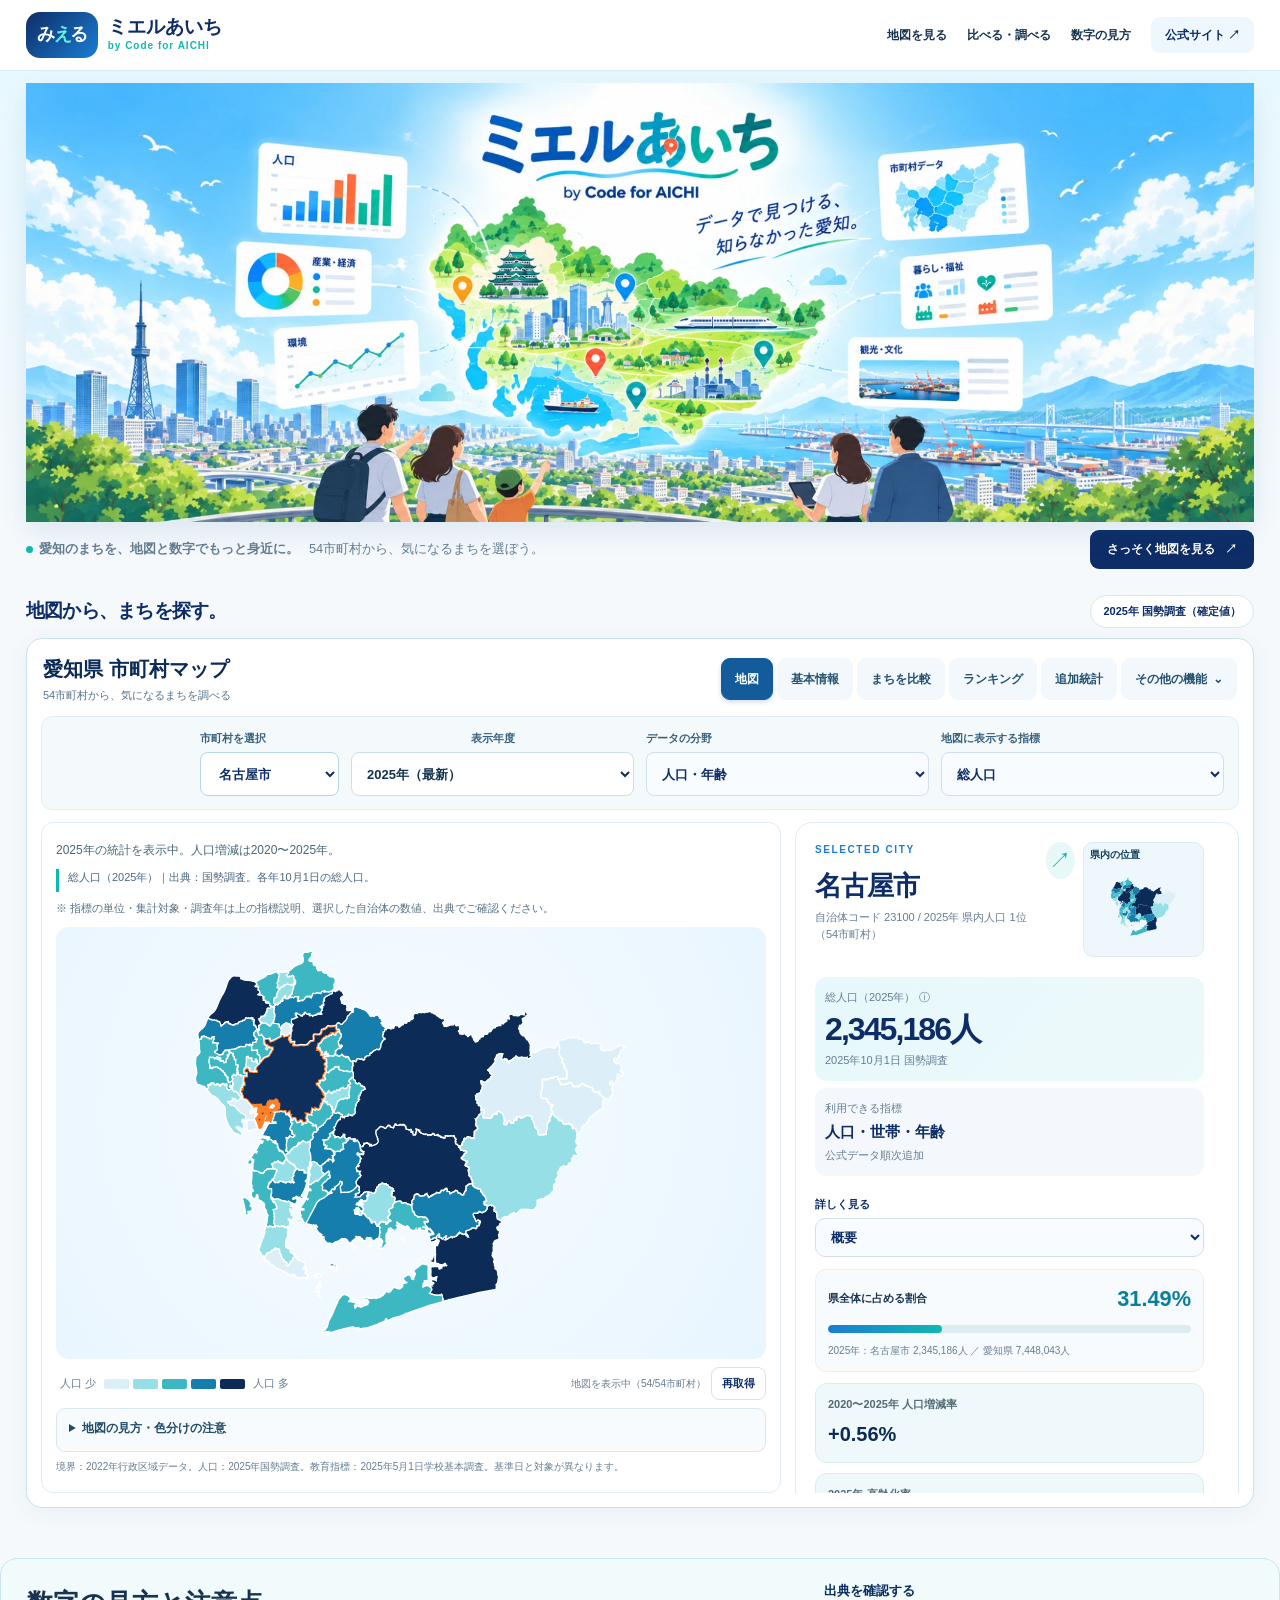
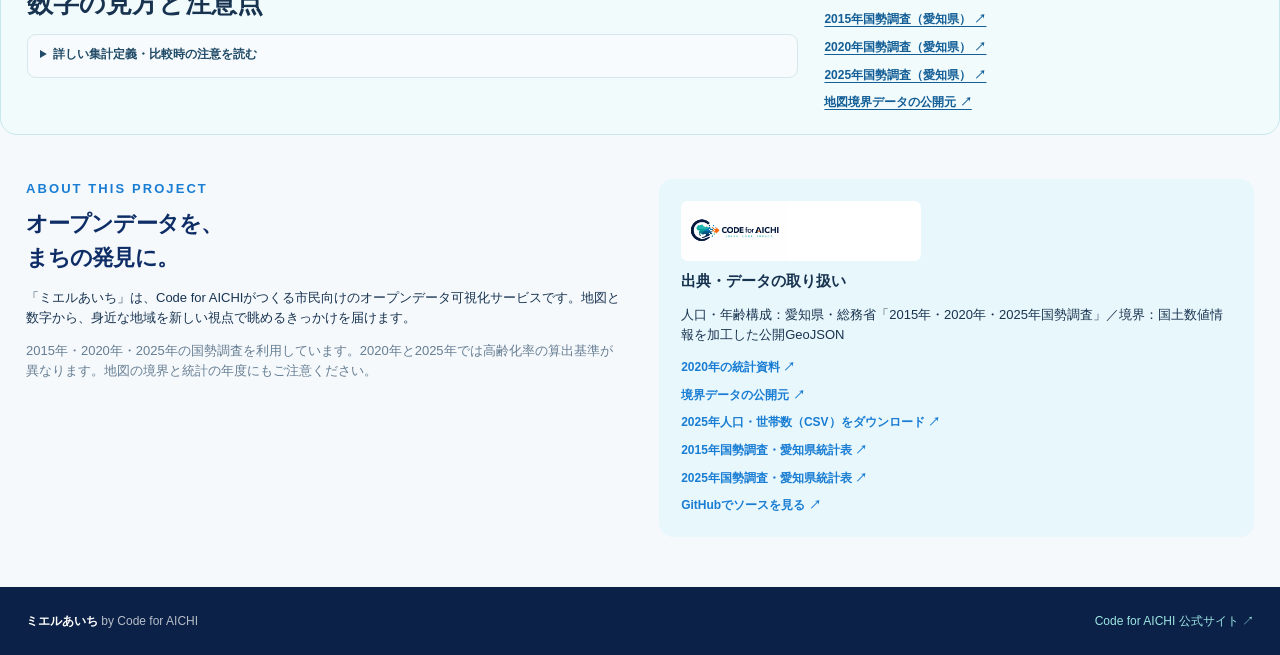
==== commit 15ccd3e5: "Add files via upload" ====
--- a/atlas/index.html
+++ b/atlas/index.html
@@ -2,7 +2,7 @@
 
 <html lang="ja"><head><meta charset="utf-8"/><meta content="width=device-width,initial-scale=1" name="viewport"/><meta content="#0d2b57" name="theme-color"/><meta content="ミエルあいち。データで見つける、知らなかった愛知。54市町村の人口を地図とグラフで見比べよう。" name="description"/><title>ミエルあいち by Code for AICHI｜データで見つける、知らなかった愛知。</title><link href="./styles.css?v=210" rel="stylesheet"/><script defer="" src="./app.js?v=230"></script><script defer="" src="./ai-config.js?v=240"></script><script defer="" src="./ai-nav.js?v=240"></script><link href="./discovery.css?v=210" rel="stylesheet"/><link href="./report.css?v=230" rel="stylesheet"/><link href="./ai-nav.css?v=240" rel="stylesheet"/><link href="./workspace-ui.css?v=2413" rel="stylesheet"/><script defer="" src="./workspace-ui.js?v=241"></script><link rel="stylesheet" href="./ai-report.css?v=250"/><script defer src="./ai-report.js?v=250"></script><link rel="stylesheet" href="./challenge-discovery.css?v=260"><script defer src="./challenge-discovery.js?v=260"></script><link rel="stylesheet" href="./external-stats.css?v=270"><script defer src="./external-stats.js?v=270"></script><link rel="stylesheet" href="./economic-analysis.css?v=280"/><script defer src="./economic-analysis.js?v=280"></script><link rel="stylesheet" href="./industry-sector.css?v=282"/><script defer src="./industry-sector.js?v=282"></script><link rel="stylesheet" href="./ui-v283.css?v=2851"/><link rel="stylesheet" href="./ui-v286.css?v=2860"/><link rel="stylesheet" href="./ui-v287.css?v=2870"/><script defer src="./ui-v283.js?v=2851"></script><script defer src="./ui-v286.js?v=2860"></script><script defer src="./ui-v287.js?v=2870"></script><link rel="stylesheet" href="./ui-v288.css?v=2880"/><link rel="stylesheet" href="./industry-insights.css?v=284"/><script defer src="./ui-v288.js?v=2880"></script><script defer src="./industry-insights.js?v=284"></script>
 <link rel="stylesheet" href="./migration-2025.css?v=285"/>
-<script defer src="./migration-2025.js?v=285"></script><link rel="stylesheet" href="./ui-v289.css?v=2890"/><script defer src="./ui-v289.js?v=2890"></script><link rel="stylesheet" href="./ui-v290.css?v=2900"/><script defer src="./ui-v290.js?v=2900"></script><link rel="stylesheet" href="./ui-v291.css?v=2910"/><script defer src="./ui-v291.js?v=2910"></script><link rel="stylesheet" href="./ui-v292.css?v=2920"/><script defer src="./ui-v292.js?v=2920"></script><link rel="stylesheet" href="./ui-v293.css?v=2930"/><script defer src="./ui-v293.js?v=2930"></script><link rel="stylesheet" href="./ui-v294.css?v=2941"/><link rel="stylesheet" href="./ui-v295.css?v=2950"/><link rel="stylesheet" href="./ui-v296.css?v=2960"/><script defer src="./ui-v296.js?v=2960"></script><link rel="stylesheet" href="./ui-v297.css?v=2970"/><link rel="stylesheet" href="./ui-v298.css?v=2980"/><script defer src="./ui-v298.js?v=2980"></script><script defer src="./ui-v297.js?v=2970"></script><link rel="stylesheet" href="./ui-v2918.css?v=29181"><link rel="stylesheet" href="./ui-v2919.css?v=29190"/><link rel="stylesheet" href="./ui-v29191.css?v=29191"/><link rel="stylesheet" href="./ui-v29192.css?v=29192"/></head>
+<script defer src="./migration-2025.js?v=285"></script><link rel="stylesheet" href="./ui-v289.css?v=2890"/><script defer src="./ui-v289.js?v=2890"></script><link rel="stylesheet" href="./ui-v290.css?v=2900"/><script defer src="./ui-v290.js?v=2900"></script><link rel="stylesheet" href="./ui-v291.css?v=2910"/><script defer src="./ui-v291.js?v=2910"></script><link rel="stylesheet" href="./ui-v292.css?v=2920"/><script defer src="./ui-v292.js?v=2920"></script><link rel="stylesheet" href="./ui-v293.css?v=2930"/><script defer src="./ui-v293.js?v=2930"></script><link rel="stylesheet" href="./ui-v294.css?v=2941"/><link rel="stylesheet" href="./ui-v295.css?v=2950"/><link rel="stylesheet" href="./ui-v296.css?v=2960"/><script defer src="./ui-v296.js?v=2960"></script><link rel="stylesheet" href="./ui-v297.css?v=2970"/><link rel="stylesheet" href="./ui-v298.css?v=2980"/><script defer src="./ui-v298.js?v=2980"></script><script defer src="./ui-v297.js?v=2970"></script><link rel="stylesheet" href="./ui-v2918.css?v=29181"><link rel="stylesheet" href="./ui-v2919.css?v=29190"/><link rel="stylesheet" href="./ui-v29191.css?v=29191"/><link rel="stylesheet" href="./ui-v29192.css?v=29192"/><link rel="stylesheet" href="./ui-v29193.css?v=29193"/></head>
 <body><a class="skip-link" href="#explore">地図と統計データへ移動</a>
 <header class="top"><div class="wrap head"><a aria-label="ミエルあいち ホーム" class="brand" href="./"><span class="brand-mark">み<span>え</span>る</span><span class="brand-text"><strong>ミエルあいち</strong><small>by Code for AICHI</small></span></a><nav aria-label="メインナビゲーション"><a href="#explore">地図を見る</a><a href="#tools">比べる・調べる</a><a href="#guide">数字の見方</a><a class="site-link" href="../">公式サイト ↗</a></nav></div></header>
 <main>
@@ -55,4 +55,4 @@
 
 <section aria-labelledby="guide-title" class="wrap v10-guide" id="guide"><div><p class="eyebrow">HOW TO READ THE DATA</p><h2 id="guide-title">数字の見方と注意点</h2><p>2015年・2020年・2025年の国勢調査を収録しています。2025年を初期表示とし、年度を選択できます。人口増減率は5年間の変化を計算しています（2015年は比較する前年度データ未収録）。</p><p><strong>高齢化率の定義に注意：</strong>2020年は「年齢不詳補完値」を使い総人口を分母に計算。2025年は年齢不詳を除いた人口を分母に計算しています。同一基準の時系列として単純比較しないでください。2015年の年齢構成・高齢化率、2020年の世帯数は今回の表示対象外です。地図の境界は2022年のデータです。</p><p><strong>高齢者の暮らし（2025年）：</strong>高齢単身世帯は「65歳以上の単独世帯」、高齢夫婦世帯は「夫65歳以上・妻60歳以上の夫婦のみの世帯」を指します。「65歳以上の人がいるすべての世帯」とは異なります。出典：国勢調査 第9-1表。割合は一般世帯数を分母に計算しています。</p></div><div class="v10-guide-links"><strong>出典を確認する</strong><a href="https://www.pref.aichi.jp/soshiki/toukei/kokuchoutoukeihyo2015.html" rel="noopener noreferrer" target="_blank">2015年国勢調査（愛知県） ↗</a><a href="https://www.pref.aichi.jp/soshiki/toukei/kokuchotokeihyo2020.html" rel="noopener noreferrer" target="_blank">2020年国勢調査（愛知県） ↗</a><a href="https://www.pref.aichi.jp/press-release/toukei20260929kokusei.html" rel="noopener noreferrer" target="_blank">2025年国勢調査（愛知県） ↗</a><a href="https://github.com/sankichi92/shikuchoson-boundaries" rel="noopener noreferrer" target="_blank">地図境界データの公開元 ↗</a></div></section>
 <section class="wrap about-section" id="about"><div><p class="eyebrow">ABOUT THIS PROJECT</p><h2>オープンデータを、<br/>まちの発見に。</h2><p>「ミエルあいち」は、Code for AICHIがつくる市民向けのオープンデータ可視化サービスです。地図と数字から、身近な地域を新しい視点で眺めるきっかけを届けます。</p><p class="muted tiny">2015年・2020年・2025年の国勢調査を利用しています。2020年と2025年では高齢化率の算出基準が異なります。地図の境界と統計の年度にもご注意ください。</p></div><div class="source-box"><img alt="Code for AICHI ロゴ" class="organization-logo" src="./assets/code-for-aichi-horizontal.webp"/><h3>出典・データの取り扱い</h3><p>人口・年齢構成：愛知県・総務省「2015年・2020年・2025年国勢調査」／境界：国土数値情報を加工した公開GeoJSON</p><a href="https://www.pref.aichi.jp/soshiki/toukei/kokuchotokeihyo2020.html" rel="noopener" target="_blank">2020年の統計資料 ↗</a><a href="https://github.com/sankichi92/shikuchoson-boundaries" rel="noopener" target="_blank">境界データの公開元 ↗</a><a download="" href="./data/population_2025.csv">2025年人口・世帯数（CSV）をダウンロード ↗</a><a href="https://www.pref.aichi.jp/soshiki/toukei/kokuchoutoukeihyo2015.html" rel="noopener" target="_blank">2015年国勢調査・愛知県統計表 ↗</a><a href="https://www.pref.aichi.jp/press-release/toukei20260929kokusei.html" rel="noopener" target="_blank">2025年国勢調査・愛知県統計表 ↗</a><a href="https://github.com/code4aichi/official" rel="noopener" target="_blank">GitHubでソースを見る ↗</a></div></section>
-</main><footer><div class="wrap footer-inner"><div><strong>ミエルあいち</strong><span> by Code for AICHI</span></div><a href="../">Code for AICHI 公式サイト ↗</a></div></footer><div aria-live="polite" class="toast" id="toast" role="status"></div><script defer src="./ui-v2918.js?v=2918"></script><script defer src="./ui-v2919.js?v=29190"></script><script defer src="./ui-v29191.js?v=29191"></script><script defer src="./ui-v29192.js?v=29192"></script></body></html>
+</main><footer><div class="wrap footer-inner"><div><strong>ミエルあいち</strong><span> by Code for AICHI</span></div><a href="../">Code for AICHI 公式サイト ↗</a></div></footer><div aria-live="polite" class="toast" id="toast" role="status"></div><script defer src="./ui-v2918.js?v=2918"></script><script defer src="./ui-v2919.js?v=29190"></script><script defer src="./ui-v29191.js?v=29191"></script><script defer src="./ui-v29192.js?v=29192"></script><script defer src="./ui-v29193.js?v=29193"></script></body></html>
--- a/atlas/ui-v29193.css
+++ b/atlas/ui-v29193.css
@@ -0,0 +1,30 @@
+/* v2.9.19.3: single authoritative, non-overlapping Map / Basic views. */
+#explore #v2918-shell .v2918-controls.v29193-controls {display:grid!important;grid-template-columns:repeat(4,minmax(0,1fr))!important;gap:12px!important;align-items:end!important;width:100%!important}
+#explore #v2918-shell .v29193-controls .city-picker{display:contents!important}
+#explore #v2918-shell .v29193-controls .city-picker-control{grid-column:1!important;grid-row:1!important}
+#explore #v2918-shell .v29193-controls .year-picker-label{grid-column:2!important;grid-row:1!important}
+#explore #v2918-shell .v29193-controls .metric-picker{display:contents!important}
+#explore #v2918-shell .v29193-controls .metric-picker>label:first-child{grid-column:3!important;grid-row:1!important}
+#explore #v2918-shell .v29193-controls .metric-picker>label:nth-child(2){grid-column:4!important;grid-row:1!important}
+#explore #v2918-shell .v29193-controls .city-picker-count{display:none!important}
+#explore #v2918-shell .v29193-controls #data-error:not([hidden]){grid-column:1/-1!important;grid-row:2!important}
+/* Map tab always owns the live map. Basic tab contains only detailed facts. */
+body #explore #v2918-shell[data-v2918-view="map"]>.workspace{display:grid!important;grid-template-columns:minmax(0,1.25fr) minmax(320px,.75fr)!important;gap:14px!important;align-items:start!important;min-height:500px!important;overflow:visible!important}
+body #explore #v2918-shell[data-v2918-view="map"]>.workspace>.map-column{display:block!important;visibility:visible!important;position:relative!important;width:100%!important;min-height:460px!important;max-height:none!important;overflow:visible!important}
+body #explore #v2918-shell[data-v2918-view="map"] .map-stage{display:block!important;visibility:visible!important;min-height:380px!important;height:auto!important;overflow:visible!important}
+body #explore #v2918-shell[data-v2918-view="map"] #map-view{display:flex!important;visibility:visible!important;width:100%!important;min-height:370px!important;height:auto!important;align-items:center!important;justify-content:center!important;overflow:visible!important}
+body #explore #v2918-shell[data-v2918-view="map"] #map-view svg{display:block!important;visibility:visible!important;width:100%!important;height:auto!important;max-height:580px!important;object-fit:contain!important}
+body #explore #v2918-shell[data-v2918-view="map"]>.workspace>.info-column{display:block!important;visibility:visible!important;min-width:0!important;width:100%!important}
+body #explore #v2918-shell[data-v2918-view="basic"]>.workspace{display:block!important;min-height:0!important;height:auto!important;overflow:visible!important}
+body #explore #v2918-shell[data-v2918-view="basic"]>.workspace>.map-column{display:none!important}
+body #explore #v2918-shell[data-v2918-view="basic"]>.workspace>.info-column{display:block!important;width:100%!important;min-height:0!important;height:auto!important;overflow:visible!important}
+body #explore #v2918-shell[data-v2918-view="basic"] .info-column>.detail:not([hidden]){display:block!important;width:100%!important;height:auto!important;max-height:none!important;overflow:visible!important}
+body #explore #v2918-shell[data-v2918-view="basic"] .v29191-map-inset,
+body #explore #v2918-shell[data-v2918-view="basic"] .v2919-basic-reference,
+body #explore #v2918-shell[data-v2918-view="basic"] .detail>.metric-grid,
+body #explore #v2918-shell[data-v2918-view="basic"] .detail>.active-metric-card{display:none!important}
+body #explore #v2918-shell[data-v2918-view="basic"] .detail>.detail-section-control,
+body #explore #v2918-shell[data-v2918-view="basic"] .detail>.city-detail-content{width:100%!important;max-width:none!important;grid-column:auto!important}
+@media(max-width:1050px){#explore #v2918-shell .v2918-controls.v29193-controls{grid-template-columns:repeat(2,minmax(0,1fr))!important}#explore #v2918-shell .v29193-controls .metric-picker>label:first-child{grid-column:1!important;grid-row:2!important}#explore #v2918-shell .v29193-controls .metric-picker>label:nth-child(2){grid-column:2!important;grid-row:2!important}}
+@media(max-width:900px){body #explore #v2918-shell[data-v2918-view="map"]>.workspace{display:flex!important;flex-direction:column!important;min-height:0!important}body #explore #v2918-shell[data-v2918-view="map"]>.workspace>.map-column,body #explore #v2918-shell[data-v2918-view="map"]>.workspace>.info-column{width:100%!important}body #explore #v2918-shell[data-v2918-view="map"] #map-view{min-height:280px!important}}
+@media(max-width:540px){#explore #v2918-shell .v2918-controls.v29193-controls{grid-template-columns:minmax(0,1fr)!important}#explore #v2918-shell .v29193-controls .city-picker-control{grid-column:1!important;grid-row:1!important}#explore #v2918-shell .v29193-controls .year-picker-label{grid-column:1!important;grid-row:2!important}#explore #v2918-shell .v29193-controls .metric-picker>label:first-child{grid-column:1!important;grid-row:3!important}#explore #v2918-shell .v29193-controls .metric-picker>label:nth-child(2){grid-column:1!important;grid-row:4!important}}
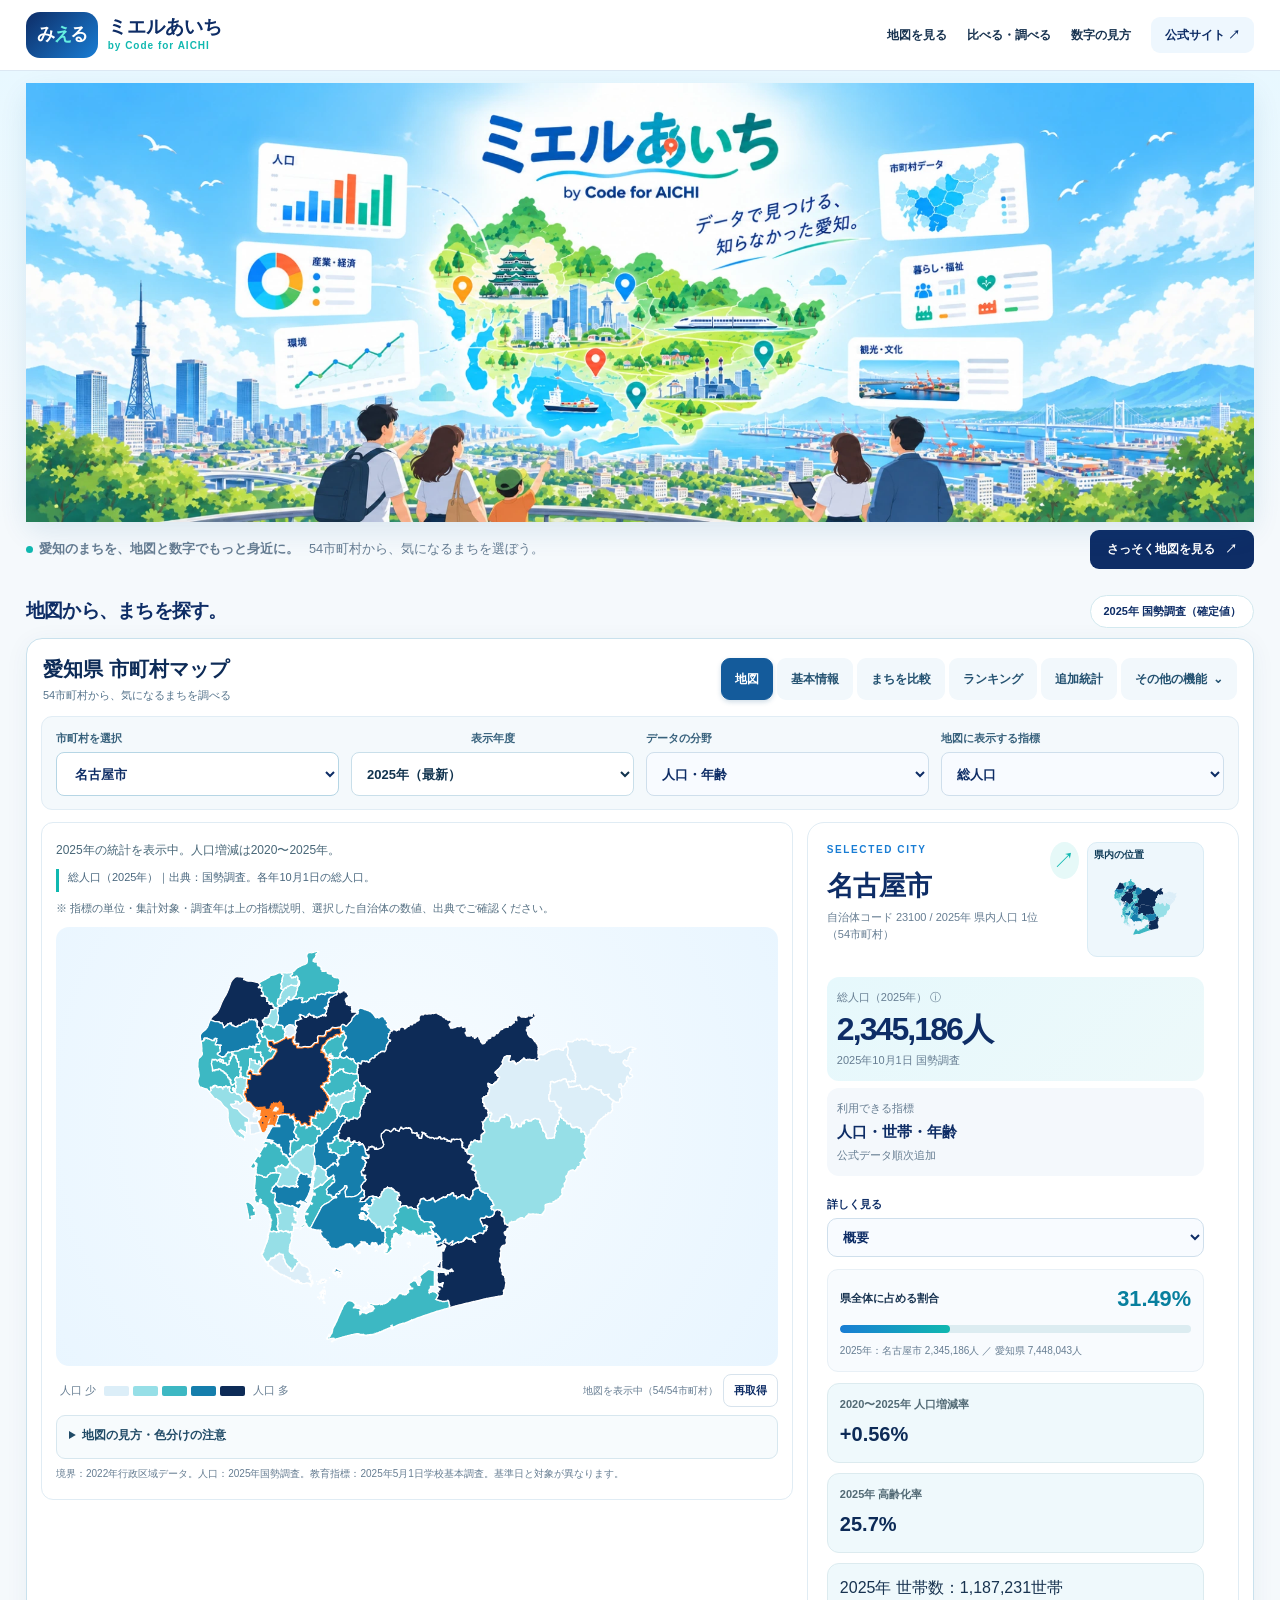
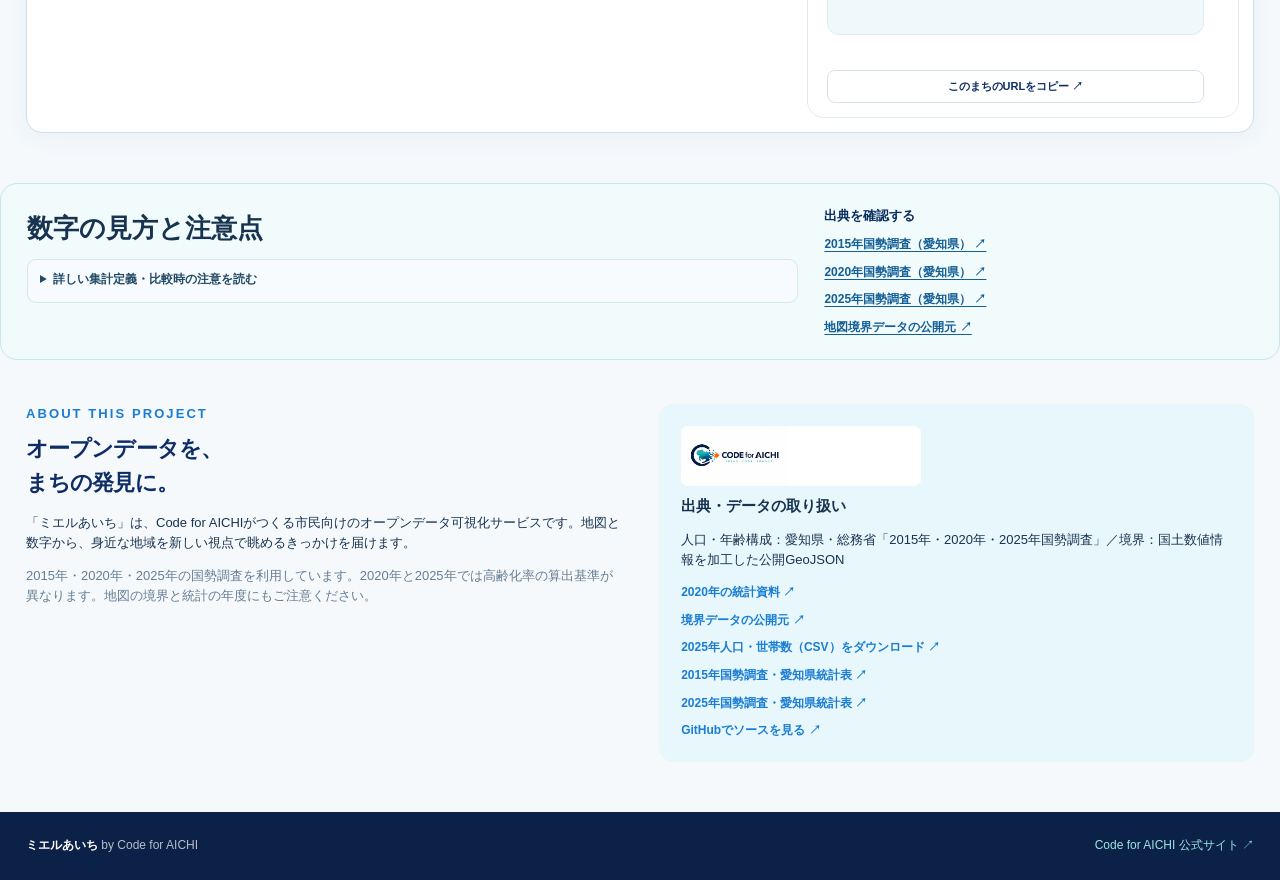
==== commit 4527078c: "Add files via upload" ====
--- a/atlas/index.html
+++ b/atlas/index.html
@@ -2,7 +2,7 @@
 
 <html lang="ja"><head><meta charset="utf-8"/><meta content="width=device-width,initial-scale=1" name="viewport"/><meta content="#0d2b57" name="theme-color"/><meta content="ミエルあいち。データで見つける、知らなかった愛知。54市町村の人口を地図とグラフで見比べよう。" name="description"/><title>ミエルあいち by Code for AICHI｜データで見つける、知らなかった愛知。</title><link href="./styles.css?v=210" rel="stylesheet"/><script defer="" src="./app.js?v=230"></script><script defer="" src="./ai-config.js?v=240"></script><script defer="" src="./ai-nav.js?v=240"></script><link href="./discovery.css?v=210" rel="stylesheet"/><link href="./report.css?v=230" rel="stylesheet"/><link href="./ai-nav.css?v=240" rel="stylesheet"/><link href="./workspace-ui.css?v=2413" rel="stylesheet"/><script defer="" src="./workspace-ui.js?v=241"></script><link rel="stylesheet" href="./ai-report.css?v=250"/><script defer src="./ai-report.js?v=250"></script><link rel="stylesheet" href="./challenge-discovery.css?v=260"><script defer src="./challenge-discovery.js?v=260"></script><link rel="stylesheet" href="./external-stats.css?v=270"><script defer src="./external-stats.js?v=270"></script><link rel="stylesheet" href="./economic-analysis.css?v=280"/><script defer src="./economic-analysis.js?v=280"></script><link rel="stylesheet" href="./industry-sector.css?v=282"/><script defer src="./industry-sector.js?v=282"></script><link rel="stylesheet" href="./ui-v283.css?v=2851"/><link rel="stylesheet" href="./ui-v286.css?v=2860"/><link rel="stylesheet" href="./ui-v287.css?v=2870"/><script defer src="./ui-v283.js?v=2851"></script><script defer src="./ui-v286.js?v=2860"></script><script defer src="./ui-v287.js?v=2870"></script><link rel="stylesheet" href="./ui-v288.css?v=2880"/><link rel="stylesheet" href="./industry-insights.css?v=284"/><script defer src="./ui-v288.js?v=2880"></script><script defer src="./industry-insights.js?v=284"></script>
 <link rel="stylesheet" href="./migration-2025.css?v=285"/>
-<script defer src="./migration-2025.js?v=285"></script><link rel="stylesheet" href="./ui-v289.css?v=2890"/><script defer src="./ui-v289.js?v=2890"></script><link rel="stylesheet" href="./ui-v290.css?v=2900"/><script defer src="./ui-v290.js?v=2900"></script><link rel="stylesheet" href="./ui-v291.css?v=2910"/><script defer src="./ui-v291.js?v=2910"></script><link rel="stylesheet" href="./ui-v292.css?v=2920"/><script defer src="./ui-v292.js?v=2920"></script><link rel="stylesheet" href="./ui-v293.css?v=2930"/><script defer src="./ui-v293.js?v=2930"></script><link rel="stylesheet" href="./ui-v294.css?v=2941"/><link rel="stylesheet" href="./ui-v295.css?v=2950"/><link rel="stylesheet" href="./ui-v296.css?v=2960"/><script defer src="./ui-v296.js?v=2960"></script><link rel="stylesheet" href="./ui-v297.css?v=2970"/><link rel="stylesheet" href="./ui-v298.css?v=2980"/><script defer src="./ui-v298.js?v=2980"></script><script defer src="./ui-v297.js?v=2970"></script><link rel="stylesheet" href="./ui-v2918.css?v=29181"><link rel="stylesheet" href="./ui-v2919.css?v=29190"/><link rel="stylesheet" href="./ui-v29191.css?v=29191"/><link rel="stylesheet" href="./ui-v29192.css?v=29192"/><link rel="stylesheet" href="./ui-v29193.css?v=29193"/></head>
+<script defer src="./migration-2025.js?v=285"></script><link rel="stylesheet" href="./ui-v289.css?v=2890"/><script defer src="./ui-v289.js?v=2890"></script><link rel="stylesheet" href="./ui-v290.css?v=2900"/><script defer src="./ui-v290.js?v=2900"></script><link rel="stylesheet" href="./ui-v291.css?v=2910"/><script defer src="./ui-v291.js?v=2910"></script><link rel="stylesheet" href="./ui-v292.css?v=2920"/><script defer src="./ui-v292.js?v=2920"></script><link rel="stylesheet" href="./ui-v293.css?v=2930"/><script defer src="./ui-v293.js?v=2930"></script><link rel="stylesheet" href="./ui-v294.css?v=2941"/><link rel="stylesheet" href="./ui-v295.css?v=2950"/><link rel="stylesheet" href="./ui-v296.css?v=2960"/><script defer src="./ui-v296.js?v=2960"></script><link rel="stylesheet" href="./ui-v297.css?v=2970"/><link rel="stylesheet" href="./ui-v298.css?v=2980"/><script defer src="./ui-v298.js?v=2980"></script><script defer src="./ui-v297.js?v=2970"></script><link rel="stylesheet" href="./ui-v2918.css?v=29181"><link rel="stylesheet" href="./ui-v2919.css?v=29190"/><link rel="stylesheet" href="./ui-v29191.css?v=29191"/><link rel="stylesheet" href="./ui-v29192.css?v=29192"/><link rel="stylesheet" href="./ui-v29193.css?v=29193"/><link rel="stylesheet" href="./ui-v29194.css?v=29194"/></head>
 <body><a class="skip-link" href="#explore">地図と統計データへ移動</a>
 <header class="top"><div class="wrap head"><a aria-label="ミエルあいち ホーム" class="brand" href="./"><span class="brand-mark">み<span>え</span>る</span><span class="brand-text"><strong>ミエルあいち</strong><small>by Code for AICHI</small></span></a><nav aria-label="メインナビゲーション"><a href="#explore">地図を見る</a><a href="#tools">比べる・調べる</a><a href="#guide">数字の見方</a><a class="site-link" href="../">公式サイト ↗</a></nav></div></header>
 <main>
--- a/atlas/ui-v29194.css
+++ b/atlas/ui-v29194.css
@@ -0,0 +1,32 @@
+/* v2.9.19.4: restore live map in BOTH city tabs, remove duplicate headline metrics */
+#explore #v2918-shell.v2919-ready .v2918-controls {display:grid!important;grid-template-columns:repeat(4,minmax(0,1fr))!important;gap:12px!important;width:100%!important;align-items:end!important}
+#explore #v2918-shell.v2919-ready .v2918-controls>.city-picker,#explore #v2918-shell.v2919-ready .v2918-controls>.metric-picker{display:contents!important}
+#explore #v2918-shell.v2919-ready .v2918-controls .city-picker-control{grid-column:1!important;grid-row:1!important;width:100%!important}
+#explore #v2918-shell.v2919-ready .v2918-controls .year-picker-label{grid-column:2!important;grid-row:1!important;width:100%!important}
+#explore #v2918-shell.v2919-ready .v2918-controls .metric-picker>label:first-child{grid-column:3!important;grid-row:1!important}
+#explore #v2918-shell.v2919-ready .v2918-controls .metric-picker>label:nth-child(2){grid-column:4!important;grid-row:1!important}
+#explore #v2918-shell.v2919-ready .v2918-controls .city-picker-count{display:none!important}
+#explore #v2918-shell.v2919-ready .v2918-controls #data-error:not([hidden]){grid-column:1/-1!important;grid-row:2!important}
+/* Keep the original live SVG and its event listeners in the layout for either city tab. */
+body #explore #v2918-shell[data-v2918-view="map"]>.workspace,
+body #explore #v2918-shell[data-v2918-view="basic"]>.workspace {display:grid!important;grid-template-columns:minmax(0,1.27fr) minmax(320px,0.73fr)!important;gap:14px!important;align-items:start!important;height:auto!important;min-height:0!important;max-height:none!important;overflow:visible!important}
+body #explore #v2918-shell[data-v2918-view="map"]>.workspace>.map-column,
+body #explore #v2918-shell[data-v2918-view="basic"]>.workspace>.map-column {display:block!important;visibility:visible!important;position:relative!important;grid-column:1!important;width:100%!important;height:auto!important;min-height:420px!important;max-height:none!important;overflow:visible!important}
+body #explore #v2918-shell[data-v2918-view="map"]>.workspace>.info-column,
+body #explore #v2918-shell[data-v2918-view="basic"]>.workspace>.info-column {display:block!important;visibility:visible!important;position:relative!important;grid-column:2!important;width:100%!important;min-width:0!important;height:auto!important;max-height:none!important;overflow:visible!important}
+body #explore #v2918-shell[data-v2918-view="map"] .map-stage,
+body #explore #v2918-shell[data-v2918-view="basic"] .map-stage {display:block!important;visibility:visible!important;min-height:330px!important;height:auto!important;overflow:visible!important}
+body #explore #v2918-shell[data-v2918-view="map"] #map-view,
+body #explore #v2918-shell[data-v2918-view="basic"] #map-view {display:flex!important;visibility:visible!important;align-items:center!important;justify-content:center!important;min-height:330px!important;width:100%!important;height:auto!important;overflow:visible!important}
+body #explore #v2918-shell[data-v2918-view="map"] #map-view svg,
+body #explore #v2918-shell[data-v2918-view="basic"] #map-view svg {display:block!important;visibility:visible!important;width:100%!important;height:auto!important;max-height:600px!important;object-fit:contain!important}
+/* Basic data are secondary to map; avoid repeating large map metric cards. */
+body #explore #v2918-shell[data-v2918-view="basic"] .info-column>.detail:not([hidden]){display:block!important;width:100%!important;max-height:none!important;height:auto!important;overflow:visible!important}
+body #explore #v2918-shell[data-v2918-view="basic"] .detail>.metric-grid,
+body #explore #v2918-shell[data-v2918-view="basic"] .detail>.active-metric-card,
+body #explore #v2918-shell[data-v2918-view="basic"] .v2919-basic-reference,
+body #explore #v2918-shell[data-v2918-view="basic"] .v29191-map-inset{display:none!important}
+/* Map tab: show key figure and current map; Basic tab: supplementary summary and drill-down. */
+@media(max-width:1050px){#explore #v2918-shell.v2919-ready .v2918-controls{grid-template-columns:repeat(2,minmax(0,1fr))!important}#explore #v2918-shell.v2919-ready .v2918-controls .metric-picker>label:first-child{grid-column:1!important;grid-row:2!important}#explore #v2918-shell.v2919-ready .v2918-controls .metric-picker>label:nth-child(2){grid-column:2!important;grid-row:2!important}}
+@media(max-width:900px){body #explore #v2918-shell[data-v2918-view="map"]>.workspace,body #explore #v2918-shell[data-v2918-view="basic"]>.workspace{display:flex!important;flex-direction:column!important;gap:12px!important}body #explore #v2918-shell[data-v2918-view="map"]>.workspace>.map-column,body #explore #v2918-shell[data-v2918-view="basic"]>.workspace>.map-column,body #explore #v2918-shell[data-v2918-view="map"]>.workspace>.info-column,body #explore #v2918-shell[data-v2918-view="basic"]>.workspace>.info-column{width:100%!important;min-height:0!important}}
+@media(max-width:540px){#explore #v2918-shell.v2919-ready .v2918-controls{grid-template-columns:1fr!important}#explore #v2918-shell.v2919-ready .v2918-controls .city-picker-control{grid-column:1!important;grid-row:1!important}#explore #v2918-shell.v2919-ready .v2918-controls .year-picker-label{grid-column:1!important;grid-row:2!important}#explore #v2918-shell.v2919-ready .v2918-controls .metric-picker>label:first-child{grid-column:1!important;grid-row:3!important}#explore #v2918-shell.v2919-ready .v2918-controls .metric-picker>label:nth-child(2){grid-column:1!important;grid-row:4!important}}
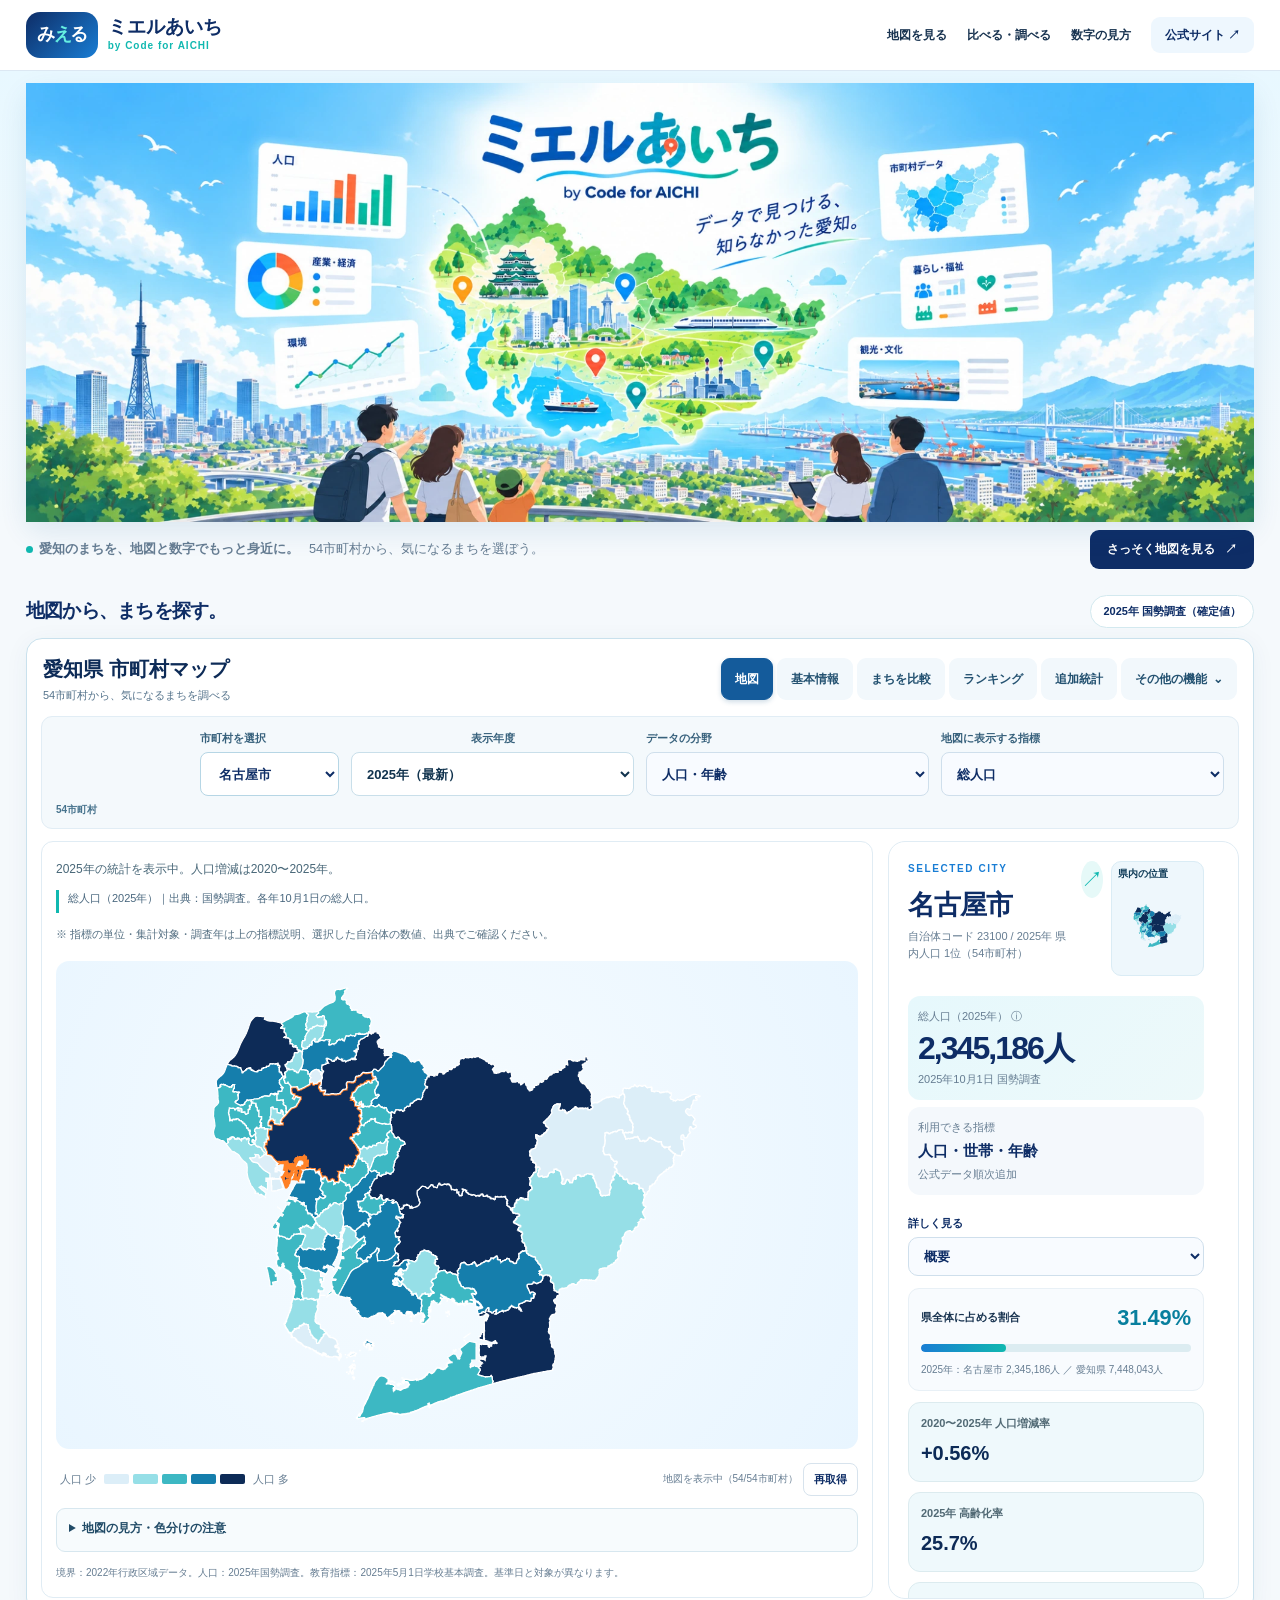
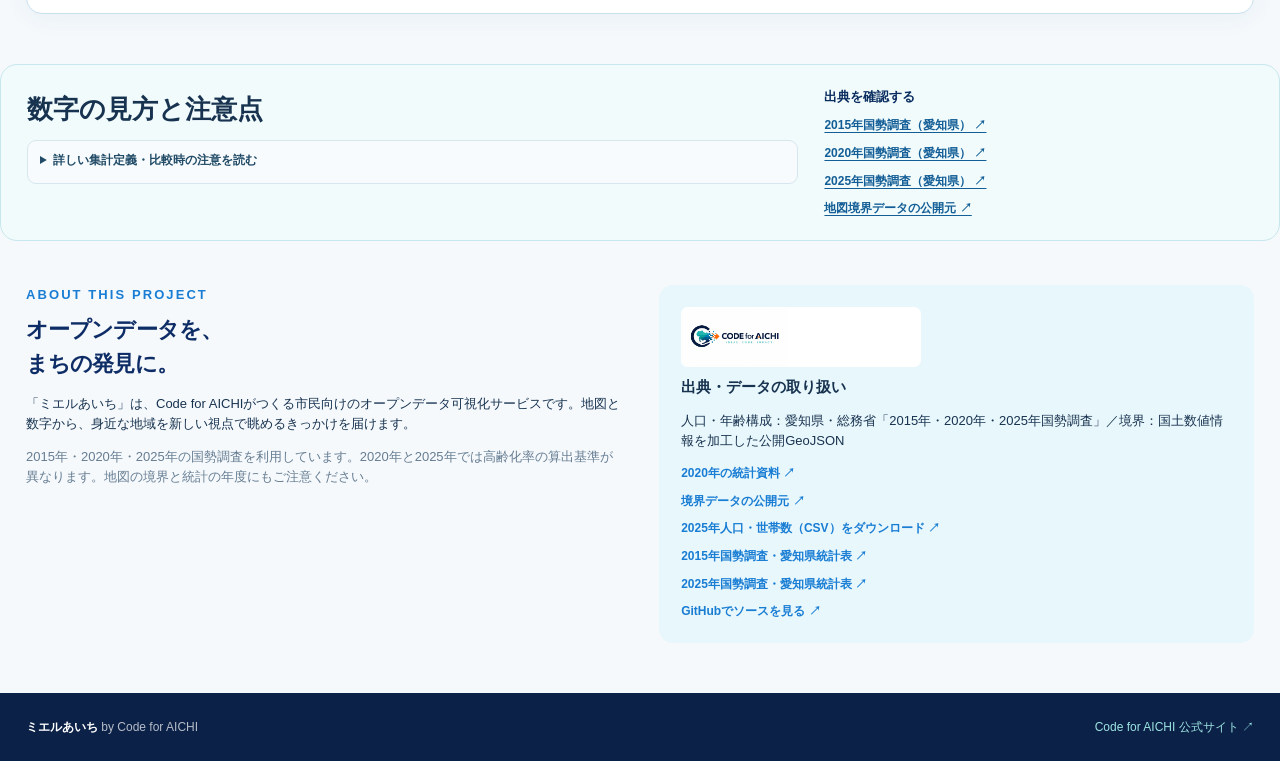
==== commit ae9a175e: "Add files via upload" ====
--- a/atlas/index.html
+++ b/atlas/index.html
@@ -2,7 +2,7 @@
 
 <html lang="ja"><head><meta charset="utf-8"/><meta content="width=device-width,initial-scale=1" name="viewport"/><meta content="#0d2b57" name="theme-color"/><meta content="ミエルあいち。データで見つける、知らなかった愛知。54市町村の人口を地図とグラフで見比べよう。" name="description"/><title>ミエルあいち by Code for AICHI｜データで見つける、知らなかった愛知。</title><link href="./styles.css?v=210" rel="stylesheet"/><script defer="" src="./app.js?v=230"></script><script defer="" src="./ai-config.js?v=240"></script><script defer="" src="./ai-nav.js?v=240"></script><link href="./discovery.css?v=210" rel="stylesheet"/><link href="./report.css?v=230" rel="stylesheet"/><link href="./ai-nav.css?v=240" rel="stylesheet"/><link href="./workspace-ui.css?v=2413" rel="stylesheet"/><script defer="" src="./workspace-ui.js?v=241"></script><link rel="stylesheet" href="./ai-report.css?v=250"/><script defer src="./ai-report.js?v=250"></script><link rel="stylesheet" href="./challenge-discovery.css?v=260"><script defer src="./challenge-discovery.js?v=260"></script><link rel="stylesheet" href="./external-stats.css?v=270"><script defer src="./external-stats.js?v=270"></script><link rel="stylesheet" href="./economic-analysis.css?v=280"/><script defer src="./economic-analysis.js?v=280"></script><link rel="stylesheet" href="./industry-sector.css?v=282"/><script defer src="./industry-sector.js?v=282"></script><link rel="stylesheet" href="./ui-v283.css?v=2851"/><link rel="stylesheet" href="./ui-v286.css?v=2860"/><link rel="stylesheet" href="./ui-v287.css?v=2870"/><script defer src="./ui-v283.js?v=2851"></script><script defer src="./ui-v286.js?v=2860"></script><script defer src="./ui-v287.js?v=2870"></script><link rel="stylesheet" href="./ui-v288.css?v=2880"/><link rel="stylesheet" href="./industry-insights.css?v=284"/><script defer src="./ui-v288.js?v=2880"></script><script defer src="./industry-insights.js?v=284"></script>
 <link rel="stylesheet" href="./migration-2025.css?v=285"/>
-<script defer src="./migration-2025.js?v=285"></script><link rel="stylesheet" href="./ui-v289.css?v=2890"/><script defer src="./ui-v289.js?v=2890"></script><link rel="stylesheet" href="./ui-v290.css?v=2900"/><script defer src="./ui-v290.js?v=2900"></script><link rel="stylesheet" href="./ui-v291.css?v=2910"/><script defer src="./ui-v291.js?v=2910"></script><link rel="stylesheet" href="./ui-v292.css?v=2920"/><script defer src="./ui-v292.js?v=2920"></script><link rel="stylesheet" href="./ui-v293.css?v=2930"/><script defer src="./ui-v293.js?v=2930"></script><link rel="stylesheet" href="./ui-v294.css?v=2941"/><link rel="stylesheet" href="./ui-v295.css?v=2950"/><link rel="stylesheet" href="./ui-v296.css?v=2960"/><script defer src="./ui-v296.js?v=2960"></script><link rel="stylesheet" href="./ui-v297.css?v=2970"/><link rel="stylesheet" href="./ui-v298.css?v=2980"/><script defer src="./ui-v298.js?v=2980"></script><script defer src="./ui-v297.js?v=2970"></script><link rel="stylesheet" href="./ui-v2918.css?v=29181"><link rel="stylesheet" href="./ui-v2919.css?v=29190"/><link rel="stylesheet" href="./ui-v29191.css?v=29191"/><link rel="stylesheet" href="./ui-v29192.css?v=29192"/><link rel="stylesheet" href="./ui-v29193.css?v=29193"/><link rel="stylesheet" href="./ui-v29194.css?v=29194"/></head>
+<script defer src="./migration-2025.js?v=285"></script><link rel="stylesheet" href="./ui-v289.css?v=2890"/><script defer src="./ui-v289.js?v=2890"></script><link rel="stylesheet" href="./ui-v290.css?v=2900"/><script defer src="./ui-v290.js?v=2900"></script><link rel="stylesheet" href="./ui-v291.css?v=2910"/><script defer src="./ui-v291.js?v=2910"></script><link rel="stylesheet" href="./ui-v292.css?v=2920"/><script defer src="./ui-v292.js?v=2920"></script><link rel="stylesheet" href="./ui-v293.css?v=2930"/><script defer src="./ui-v293.js?v=2930"></script><link rel="stylesheet" href="./ui-v294.css?v=2941"/><link rel="stylesheet" href="./ui-v295.css?v=2950"/><link rel="stylesheet" href="./ui-v296.css?v=2960"/><script defer src="./ui-v296.js?v=2960"></script><link rel="stylesheet" href="./ui-v297.css?v=2970"/><link rel="stylesheet" href="./ui-v298.css?v=2980"/><script defer src="./ui-v298.js?v=2980"></script><script defer src="./ui-v297.js?v=2970"></script><link rel="stylesheet" href="./ui-v2918.css?v=29194"><link rel="stylesheet" href="./ui-v2919.css?v=29190"/><link rel="stylesheet" href="./ui-v29191.css?v=29191"/><link rel="stylesheet" href="./ui-v29192.css?v=29194"/></head>
 <body><a class="skip-link" href="#explore">地図と統計データへ移動</a>
 <header class="top"><div class="wrap head"><a aria-label="ミエルあいち ホーム" class="brand" href="./"><span class="brand-mark">み<span>え</span>る</span><span class="brand-text"><strong>ミエルあいち</strong><small>by Code for AICHI</small></span></a><nav aria-label="メインナビゲーション"><a href="#explore">地図を見る</a><a href="#tools">比べる・調べる</a><a href="#guide">数字の見方</a><a class="site-link" href="../">公式サイト ↗</a></nav></div></header>
 <main>
@@ -55,4 +55,4 @@
 
 <section aria-labelledby="guide-title" class="wrap v10-guide" id="guide"><div><p class="eyebrow">HOW TO READ THE DATA</p><h2 id="guide-title">数字の見方と注意点</h2><p>2015年・2020年・2025年の国勢調査を収録しています。2025年を初期表示とし、年度を選択できます。人口増減率は5年間の変化を計算しています（2015年は比較する前年度データ未収録）。</p><p><strong>高齢化率の定義に注意：</strong>2020年は「年齢不詳補完値」を使い総人口を分母に計算。2025年は年齢不詳を除いた人口を分母に計算しています。同一基準の時系列として単純比較しないでください。2015年の年齢構成・高齢化率、2020年の世帯数は今回の表示対象外です。地図の境界は2022年のデータです。</p><p><strong>高齢者の暮らし（2025年）：</strong>高齢単身世帯は「65歳以上の単独世帯」、高齢夫婦世帯は「夫65歳以上・妻60歳以上の夫婦のみの世帯」を指します。「65歳以上の人がいるすべての世帯」とは異なります。出典：国勢調査 第9-1表。割合は一般世帯数を分母に計算しています。</p></div><div class="v10-guide-links"><strong>出典を確認する</strong><a href="https://www.pref.aichi.jp/soshiki/toukei/kokuchoutoukeihyo2015.html" rel="noopener noreferrer" target="_blank">2015年国勢調査（愛知県） ↗</a><a href="https://www.pref.aichi.jp/soshiki/toukei/kokuchotokeihyo2020.html" rel="noopener noreferrer" target="_blank">2020年国勢調査（愛知県） ↗</a><a href="https://www.pref.aichi.jp/press-release/toukei20260929kokusei.html" rel="noopener noreferrer" target="_blank">2025年国勢調査（愛知県） ↗</a><a href="https://github.com/sankichi92/shikuchoson-boundaries" rel="noopener noreferrer" target="_blank">地図境界データの公開元 ↗</a></div></section>
 <section class="wrap about-section" id="about"><div><p class="eyebrow">ABOUT THIS PROJECT</p><h2>オープンデータを、<br/>まちの発見に。</h2><p>「ミエルあいち」は、Code for AICHIがつくる市民向けのオープンデータ可視化サービスです。地図と数字から、身近な地域を新しい視点で眺めるきっかけを届けます。</p><p class="muted tiny">2015年・2020年・2025年の国勢調査を利用しています。2020年と2025年では高齢化率の算出基準が異なります。地図の境界と統計の年度にもご注意ください。</p></div><div class="source-box"><img alt="Code for AICHI ロゴ" class="organization-logo" src="./assets/code-for-aichi-horizontal.webp"/><h3>出典・データの取り扱い</h3><p>人口・年齢構成：愛知県・総務省「2015年・2020年・2025年国勢調査」／境界：国土数値情報を加工した公開GeoJSON</p><a href="https://www.pref.aichi.jp/soshiki/toukei/kokuchotokeihyo2020.html" rel="noopener" target="_blank">2020年の統計資料 ↗</a><a href="https://github.com/sankichi92/shikuchoson-boundaries" rel="noopener" target="_blank">境界データの公開元 ↗</a><a download="" href="./data/population_2025.csv">2025年人口・世帯数（CSV）をダウンロード ↗</a><a href="https://www.pref.aichi.jp/soshiki/toukei/kokuchoutoukeihyo2015.html" rel="noopener" target="_blank">2015年国勢調査・愛知県統計表 ↗</a><a href="https://www.pref.aichi.jp/press-release/toukei20260929kokusei.html" rel="noopener" target="_blank">2025年国勢調査・愛知県統計表 ↗</a><a href="https://github.com/code4aichi/official" rel="noopener" target="_blank">GitHubでソースを見る ↗</a></div></section>
-</main><footer><div class="wrap footer-inner"><div><strong>ミエルあいち</strong><span> by Code for AICHI</span></div><a href="../">Code for AICHI 公式サイト ↗</a></div></footer><div aria-live="polite" class="toast" id="toast" role="status"></div><script defer src="./ui-v2918.js?v=2918"></script><script defer src="./ui-v2919.js?v=29190"></script><script defer src="./ui-v29191.js?v=29191"></script><script defer src="./ui-v29192.js?v=29192"></script><script defer src="./ui-v29193.js?v=29193"></script></body></html>
+</main><footer><div class="wrap footer-inner"><div><strong>ミエルあいち</strong><span> by Code for AICHI</span></div><a href="../">Code for AICHI 公式サイト ↗</a></div></footer><div aria-live="polite" class="toast" id="toast" role="status"></div><script defer src="./ui-v2918.js?v=2918"></script><script defer src="./ui-v2919.js?v=29190"></script><script defer src="./ui-v29191.js?v=29191"></script><script defer src="./ui-v29192.js?v=29192"></script></body></html>
--- a/atlas/ui-v2918.css
+++ b/atlas/ui-v2918.css
@@ -38,11 +38,11 @@
 #explore .v2918-shell .v298-back-actions{display:none!important}
 /* Single workspace switched by mode: map is a full tab; analytic panels get full width. */
 @media(min-width:1021px){
- body:has(.workspace-nav) #explore .v2918-shell[data-v2918-view]:not([data-v2918-view='map']) .workspace{display:block!important;}
- body:has(.workspace-nav) #explore .v2918-shell[data-v2918-view]:not([data-v2918-view='map']) .workspace>.map-column{display:none!important}
- body:has(.workspace-nav) #explore .v2918-shell[data-v2918-view]:not([data-v2918-view='map']) .workspace>.info-column{height:auto!important;min-height:350px!important;max-height:none!important;overflow:visible!important;width:100%!important}
- body:has(.workspace-nav) #explore .v2918-shell[data-v2918-view]:not([data-v2918-view='map']) .info-column>.detail:not([hidden]),
- body:has(.workspace-nav) #explore .v2918-shell[data-v2918-view]:not([data-v2918-view='map']) .info-column>#tools:not([hidden]){max-height:none!important;overflow:visible!important;height:auto!important}
+ body:has(.workspace-nav) #explore .v2918-shell[data-v2918-view]:not([data-v2918-view='map']):not([data-v2918-view='basic']) .workspace{display:block!important;}
+ body:has(.workspace-nav) #explore .v2918-shell[data-v2918-view]:not([data-v2918-view='map']):not([data-v2918-view='basic']) .workspace>.map-column{display:none!important}
+ body:has(.workspace-nav) #explore .v2918-shell[data-v2918-view]:not([data-v2918-view='map']):not([data-v2918-view='basic']) .workspace>.info-column{height:auto!important;min-height:350px!important;max-height:none!important;overflow:visible!important;width:100%!important}
+ body:has(.workspace-nav) #explore .v2918-shell[data-v2918-view]:not([data-v2918-view='map']):not([data-v2918-view='basic']) .info-column>.detail:not([hidden]),
+ body:has(.workspace-nav) #explore .v2918-shell[data-v2918-view]:not([data-v2918-view='map']):not([data-v2918-view='basic']) .info-column>#tools:not([hidden]){max-height:none!important;overflow:visible!important;height:auto!important}
 }
 @media(max-width:1020px){
  #explore .v2918-header{flex-direction:column;align-items:stretch;gap:8px}
@@ -51,8 +51,8 @@
  #explore .v2918-controls{flex-wrap:wrap;align-items:end}
  #explore .v2918-controls .city-picker{flex:1 1 100%}
  #explore .v2918-controls .metric-picker{flex:1 1 100%}
- #explore .v2918-shell[data-v2918-view]:not([data-v2918-view='map']) .map-column{display:none!important}
- #explore .v2918-shell[data-v2918-view]:not([data-v2918-view='map']) .info-column{display:block!important;height:auto!important;max-height:none!important;overflow:visible!important}
+ #explore .v2918-shell[data-v2918-view]:not([data-v2918-view='map']):not([data-v2918-view='basic']) .map-column{display:none!important}
+ #explore .v2918-shell[data-v2918-view]:not([data-v2918-view='map']):not([data-v2918-view='basic']) .info-column{display:block!important;height:auto!important;max-height:none!important;overflow:visible!important}
 }
 @media(max-width:620px){
  #explore .v2918-shell{padding:9px;border-radius:12px}
@@ -74,7 +74,7 @@
 
 /* Map view retains the v2.9.6 map-driven 2-column geometry. Analytic views
    must instead be full-width in normal document flow, with no map-height limit. */
-#explore .v2918-shell[data-v2918-view]:not([data-v2918-view="map"]) > .workspace {
+#explore .v2918-shell[data-v2918-view]:not([data-v2918-view="map"]):not([data-v2918-view="basic"]) > .workspace {
   display: block !important;
   grid-template-columns: none !important;
   height: auto !important;
@@ -82,10 +82,10 @@
   max-height: none !important;
   overflow: visible !important;
 }
-#explore .v2918-shell[data-v2918-view]:not([data-v2918-view="map"]) > .workspace > .map-column {
+#explore .v2918-shell[data-v2918-view]:not([data-v2918-view="map"]):not([data-v2918-view="basic"]) > .workspace > .map-column {
   display: none !important;
 }
-#explore .v2918-shell[data-v2918-view]:not([data-v2918-view="map"]) > .workspace > .info-column {
+#explore .v2918-shell[data-v2918-view]:not([data-v2918-view="map"]):not([data-v2918-view="basic"]) > .workspace > .info-column {
   display: block !important;
   position: static !important;
   float: none !important;
@@ -96,8 +96,8 @@
   overflow: visible !important;
   align-self: auto !important;
 }
-#explore .v2918-shell[data-v2918-view]:not([data-v2918-view="map"]) .info-column > .detail:not([hidden]),
-#explore .v2918-shell[data-v2918-view]:not([data-v2918-view="map"]) .info-column > #tools:not([hidden]) {
+#explore .v2918-shell[data-v2918-view]:not([data-v2918-view="map"]):not([data-v2918-view="basic"]) .info-column > .detail:not([hidden]),
+#explore .v2918-shell[data-v2918-view]:not([data-v2918-view="map"]):not([data-v2918-view="basic"]) .info-column > #tools:not([hidden]) {
   display: block !important;
   position: static !important;
   float: none !important;
@@ -108,8 +108,8 @@
   max-height: none !important;
   overflow: visible !important;
 }
-#explore .v2918-shell[data-v2918-view]:not([data-v2918-view="map"]) #tools .tool-content,
-#explore .v2918-shell[data-v2918-view]:not([data-v2918-view="map"]) #tools .tool-panel:not([hidden]) {
+#explore .v2918-shell[data-v2918-view]:not([data-v2918-view="map"]):not([data-v2918-view="basic"]) #tools .tool-content,
+#explore .v2918-shell[data-v2918-view]:not([data-v2918-view="map"]):not([data-v2918-view="basic"]) #tools .tool-panel:not([hidden]) {
   position: static !important;
   width: 100% !important;
   height: auto !important;
--- a/atlas/ui-v29192.css
+++ b/atlas/ui-v29192.css
@@ -123,7 +123,7 @@
 }
 @media(min-width:1060px){
  #explore .v2918-shell.v29192-ready .v2918-controls {
-   grid-template-columns:minmax(180px,1.2fr) minmax(142px,.66fr) minmax(190px,1.25fr) minmax(190px,1.25fr)!important;
+   grid-template-columns:repeat(4,minmax(0,1fr))!important;
  }
 }
 @media(max-width:520px){
@@ -131,3 +131,34 @@
  #explore .v2918-shell.v29192-ready[data-v2918-view="basic"] #city-pane-overview .extra-stats{grid-template-columns:repeat(2,minmax(0,1fr))!important}
  #explore .v2918-shell.v29192-ready[data-v2918-view="basic"] .map-column{padding:9px!important}
 }
+
+/* v2.9.19.4: the hidden mobile summary cannot replace the primary fact card. */
+@media(max-width:620px){
+ body:has(#v290-mobile-home) #explore .v2918-shell .info-column .detail .main-metric {
+  display:block!important;
+ }
+}
+/* Keep the four native controls in two equal columns on compact screens. */
+@media(max-width:1059px){
+ #explore .v2918-shell.v29192-ready .v2918-controls {
+  grid-template-columns:repeat(2,minmax(0,1fr))!important;
+ }
+ #explore .v2918-shell.v29192-ready .v2918-controls .city-picker-control {
+  grid-column:1!important;grid-row:1!important;
+ }
+ #explore .v2918-shell.v29192-ready .v2918-controls .year-picker-label {
+  grid-column:2!important;grid-row:1!important;
+ }
+ #explore .v2918-shell.v29192-ready .v2918-controls .metric-picker>label:first-child {
+  grid-column:1!important;grid-row:2!important;
+ }
+ #explore .v2918-shell.v29192-ready .v2918-controls .metric-picker>label:nth-child(2) {
+  grid-column:2!important;grid-row:2!important;
+ }
+ #explore .v2918-shell.v29192-ready .v2918-controls .city-picker-count {
+  grid-row:3!important;
+ }
+ #explore .v2918-shell.v29192-ready .v2918-controls #data-error:not([hidden]) {
+  grid-row:4!important;
+ }
+}
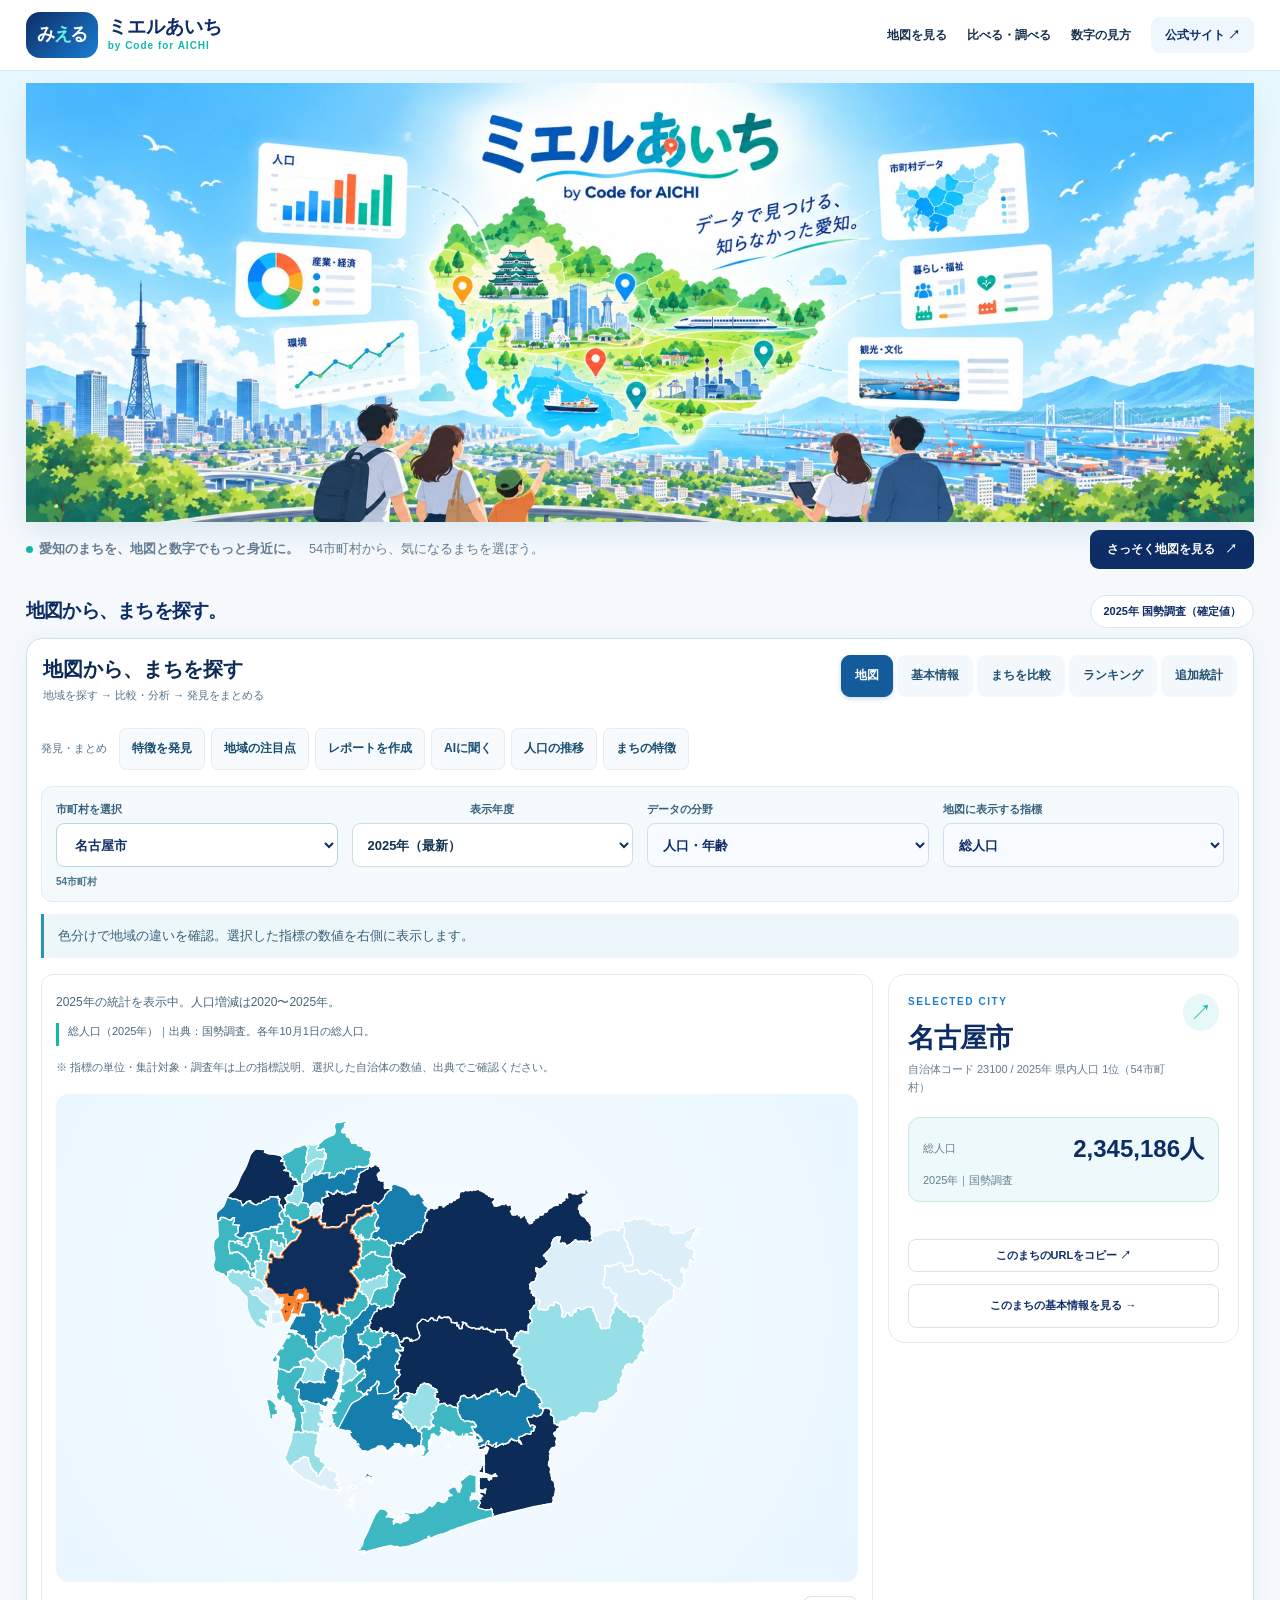
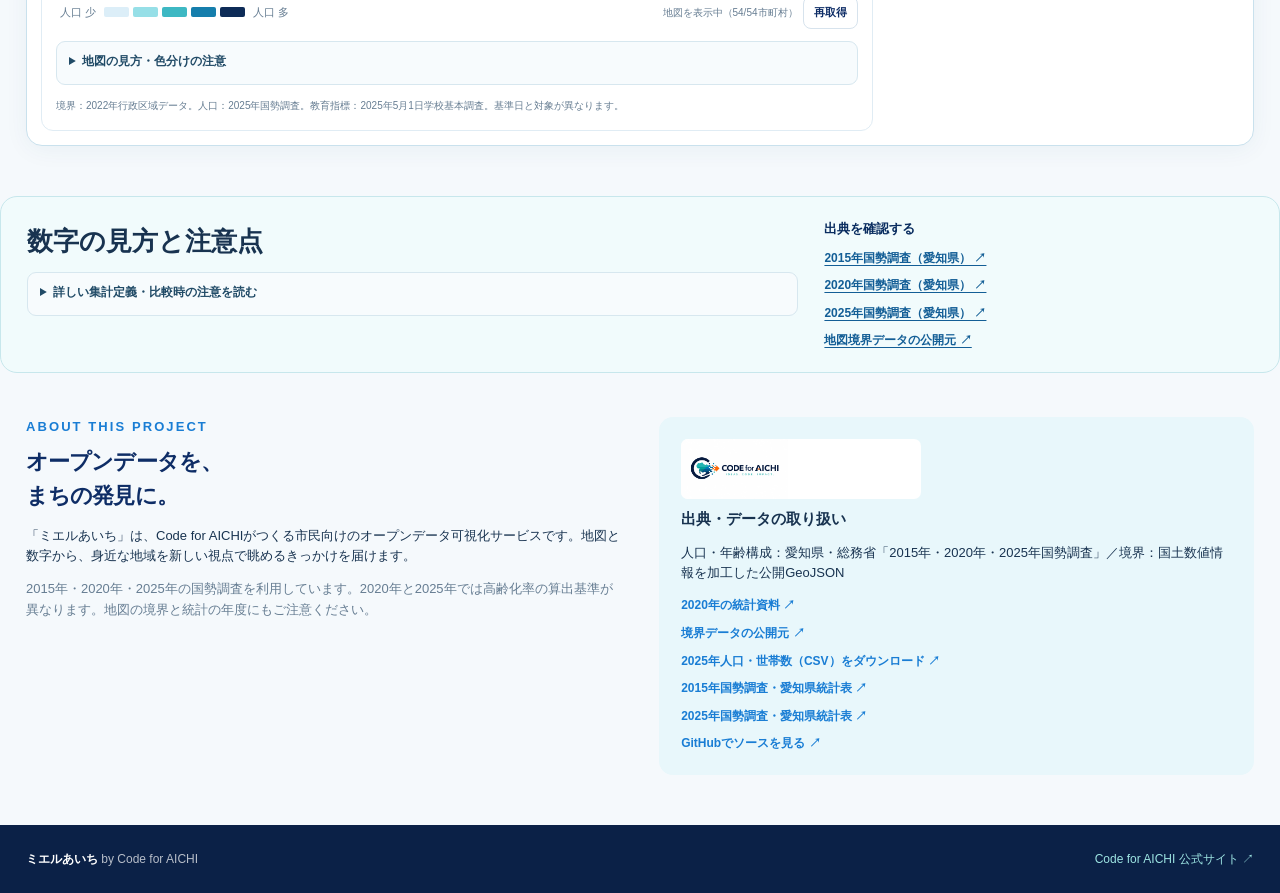
==== commit ce63c722: "Add files via upload" ====
--- a/atlas/index.html
+++ b/atlas/index.html
@@ -1,8 +1,8 @@
 <!DOCTYPE html>
 
-<html lang="ja"><head><meta charset="utf-8"/><meta content="width=device-width,initial-scale=1" name="viewport"/><meta content="#0d2b57" name="theme-color"/><meta content="ミエルあいち。データで見つける、知らなかった愛知。54市町村の人口を地図とグラフで見比べよう。" name="description"/><title>ミエルあいち by Code for AICHI｜データで見つける、知らなかった愛知。</title><link href="./styles.css?v=210" rel="stylesheet"/><script defer="" src="./app.js?v=230"></script><script defer="" src="./ai-config.js?v=240"></script><script defer="" src="./ai-nav.js?v=240"></script><link href="./discovery.css?v=210" rel="stylesheet"/><link href="./report.css?v=230" rel="stylesheet"/><link href="./ai-nav.css?v=240" rel="stylesheet"/><link href="./workspace-ui.css?v=2413" rel="stylesheet"/><script defer="" src="./workspace-ui.js?v=241"></script><link rel="stylesheet" href="./ai-report.css?v=250"/><script defer src="./ai-report.js?v=250"></script><link rel="stylesheet" href="./challenge-discovery.css?v=260"><script defer src="./challenge-discovery.js?v=260"></script><link rel="stylesheet" href="./external-stats.css?v=270"><script defer src="./external-stats.js?v=270"></script><link rel="stylesheet" href="./economic-analysis.css?v=280"/><script defer src="./economic-analysis.js?v=280"></script><link rel="stylesheet" href="./industry-sector.css?v=282"/><script defer src="./industry-sector.js?v=282"></script><link rel="stylesheet" href="./ui-v283.css?v=2851"/><link rel="stylesheet" href="./ui-v286.css?v=2860"/><link rel="stylesheet" href="./ui-v287.css?v=2870"/><script defer src="./ui-v283.js?v=2851"></script><script defer src="./ui-v286.js?v=2860"></script><script defer src="./ui-v287.js?v=2870"></script><link rel="stylesheet" href="./ui-v288.css?v=2880"/><link rel="stylesheet" href="./industry-insights.css?v=284"/><script defer src="./ui-v288.js?v=2880"></script><script defer src="./industry-insights.js?v=284"></script>
+<html lang="ja"><head><meta charset="utf-8"/><meta content="width=device-width,initial-scale=1" name="viewport"/><meta content="#0d2b57" name="theme-color"/><meta content="ミエルあいち。データで見つける、知らなかった愛知。54市町村の人口を地図とグラフで見比べよう。" name="description"/><title>ミエルあいち by Code for AICHI｜データで見つける、知らなかった愛知。</title><link href="./styles.css?v=210" rel="stylesheet"/><script defer="" src="./app.js?v=29200"></script><script defer="" src="./ai-config.js?v=240"></script><script defer="" src="./ai-nav.js?v=240"></script><link href="./discovery.css?v=210" rel="stylesheet"/><link href="./report.css?v=230" rel="stylesheet"/><link href="./ai-nav.css?v=240" rel="stylesheet"/><link href="./workspace-ui.css?v=2413" rel="stylesheet"/><script defer="" src="./workspace-ui.js?v=241"></script><link rel="stylesheet" href="./ai-report.css?v=250"/><script defer src="./ai-report.js?v=250"></script><link rel="stylesheet" href="./challenge-discovery.css?v=260"><script defer src="./challenge-discovery.js?v=260"></script><link rel="stylesheet" href="./external-stats.css?v=270"><script defer src="./external-stats.js?v=270"></script><link rel="stylesheet" href="./economic-analysis.css?v=280"/><script defer src="./economic-analysis.js?v=280"></script><link rel="stylesheet" href="./industry-sector.css?v=282"/><script defer src="./industry-sector.js?v=282"></script><link rel="stylesheet" href="./ui-v283.css?v=2851"/><link rel="stylesheet" href="./ui-v286.css?v=2860"/><link rel="stylesheet" href="./ui-v287.css?v=2870"/><script defer src="./ui-v283.js?v=2851"></script><script defer src="./ui-v286.js?v=2860"></script><script defer src="./ui-v287.js?v=2870"></script><link rel="stylesheet" href="./ui-v288.css?v=2880"/><link rel="stylesheet" href="./industry-insights.css?v=284"/><script defer src="./ui-v288.js?v=2880"></script><script defer src="./industry-insights.js?v=284"></script>
 <link rel="stylesheet" href="./migration-2025.css?v=285"/>
-<script defer src="./migration-2025.js?v=285"></script><link rel="stylesheet" href="./ui-v289.css?v=2890"/><script defer src="./ui-v289.js?v=2890"></script><link rel="stylesheet" href="./ui-v290.css?v=2900"/><script defer src="./ui-v290.js?v=2900"></script><link rel="stylesheet" href="./ui-v291.css?v=2910"/><script defer src="./ui-v291.js?v=2910"></script><link rel="stylesheet" href="./ui-v292.css?v=2920"/><script defer src="./ui-v292.js?v=2920"></script><link rel="stylesheet" href="./ui-v293.css?v=2930"/><script defer src="./ui-v293.js?v=2930"></script><link rel="stylesheet" href="./ui-v294.css?v=2941"/><link rel="stylesheet" href="./ui-v295.css?v=2950"/><link rel="stylesheet" href="./ui-v296.css?v=2960"/><script defer src="./ui-v296.js?v=2960"></script><link rel="stylesheet" href="./ui-v297.css?v=2970"/><link rel="stylesheet" href="./ui-v298.css?v=2980"/><script defer src="./ui-v298.js?v=2980"></script><script defer src="./ui-v297.js?v=2970"></script><link rel="stylesheet" href="./ui-v2918.css?v=29194"><link rel="stylesheet" href="./ui-v2919.css?v=29190"/><link rel="stylesheet" href="./ui-v29191.css?v=29191"/><link rel="stylesheet" href="./ui-v29192.css?v=29194"/></head>
+<script defer src="./migration-2025.js?v=285"></script><link rel="stylesheet" href="./ui-v289.css?v=2890"/><script defer src="./ui-v289.js?v=2890"></script><link rel="stylesheet" href="./ui-v290.css?v=2900"/><script defer src="./ui-v290.js?v=2900"></script><link rel="stylesheet" href="./ui-v291.css?v=2910"/><script defer src="./ui-v291.js?v=2910"></script><link rel="stylesheet" href="./ui-v292.css?v=2920"/><script defer src="./ui-v292.js?v=2920"></script><link rel="stylesheet" href="./ui-v293.css?v=2930"/><script defer src="./ui-v293.js?v=2930"></script><link rel="stylesheet" href="./ui-v294.css?v=2941"/><link rel="stylesheet" href="./ui-v295.css?v=2950"/><link rel="stylesheet" href="./ui-v296.css?v=2960"/><script defer src="./ui-v296.js?v=2960"></script><link rel="stylesheet" href="./ui-v297.css?v=2970"/><link rel="stylesheet" href="./ui-v298.css?v=2980"/><script defer src="./ui-v298.js?v=2980"></script><script defer src="./ui-v297.js?v=2970"></script><link rel="stylesheet" href="./ui-v2918.css?v=29194"><link rel="stylesheet" href="./ui-v2919.css?v=29190"/><link rel="stylesheet" href="./ui-v29191.css?v=29191"/><link rel="stylesheet" href="./ui-v29192.css?v=29194"/><link rel="stylesheet" href="./ui-v2920.css?v=29200"/></head>
 <body><a class="skip-link" href="#explore">地図と統計データへ移動</a>
 <header class="top"><div class="wrap head"><a aria-label="ミエルあいち ホーム" class="brand" href="./"><span class="brand-mark">み<span>え</span>る</span><span class="brand-text"><strong>ミエルあいち</strong><small>by Code for AICHI</small></span></a><nav aria-label="メインナビゲーション"><a href="#explore">地図を見る</a><a href="#tools">比べる・調べる</a><a href="#guide">数字の見方</a><a class="site-link" href="../">公式サイト ↗</a></nav></div></header>
 <main>
@@ -55,4 +55,4 @@
 
 <section aria-labelledby="guide-title" class="wrap v10-guide" id="guide"><div><p class="eyebrow">HOW TO READ THE DATA</p><h2 id="guide-title">数字の見方と注意点</h2><p>2015年・2020年・2025年の国勢調査を収録しています。2025年を初期表示とし、年度を選択できます。人口増減率は5年間の変化を計算しています（2015年は比較する前年度データ未収録）。</p><p><strong>高齢化率の定義に注意：</strong>2020年は「年齢不詳補完値」を使い総人口を分母に計算。2025年は年齢不詳を除いた人口を分母に計算しています。同一基準の時系列として単純比較しないでください。2015年の年齢構成・高齢化率、2020年の世帯数は今回の表示対象外です。地図の境界は2022年のデータです。</p><p><strong>高齢者の暮らし（2025年）：</strong>高齢単身世帯は「65歳以上の単独世帯」、高齢夫婦世帯は「夫65歳以上・妻60歳以上の夫婦のみの世帯」を指します。「65歳以上の人がいるすべての世帯」とは異なります。出典：国勢調査 第9-1表。割合は一般世帯数を分母に計算しています。</p></div><div class="v10-guide-links"><strong>出典を確認する</strong><a href="https://www.pref.aichi.jp/soshiki/toukei/kokuchoutoukeihyo2015.html" rel="noopener noreferrer" target="_blank">2015年国勢調査（愛知県） ↗</a><a href="https://www.pref.aichi.jp/soshiki/toukei/kokuchotokeihyo2020.html" rel="noopener noreferrer" target="_blank">2020年国勢調査（愛知県） ↗</a><a href="https://www.pref.aichi.jp/press-release/toukei20260929kokusei.html" rel="noopener noreferrer" target="_blank">2025年国勢調査（愛知県） ↗</a><a href="https://github.com/sankichi92/shikuchoson-boundaries" rel="noopener noreferrer" target="_blank">地図境界データの公開元 ↗</a></div></section>
 <section class="wrap about-section" id="about"><div><p class="eyebrow">ABOUT THIS PROJECT</p><h2>オープンデータを、<br/>まちの発見に。</h2><p>「ミエルあいち」は、Code for AICHIがつくる市民向けのオープンデータ可視化サービスです。地図と数字から、身近な地域を新しい視点で眺めるきっかけを届けます。</p><p class="muted tiny">2015年・2020年・2025年の国勢調査を利用しています。2020年と2025年では高齢化率の算出基準が異なります。地図の境界と統計の年度にもご注意ください。</p></div><div class="source-box"><img alt="Code for AICHI ロゴ" class="organization-logo" src="./assets/code-for-aichi-horizontal.webp"/><h3>出典・データの取り扱い</h3><p>人口・年齢構成：愛知県・総務省「2015年・2020年・2025年国勢調査」／境界：国土数値情報を加工した公開GeoJSON</p><a href="https://www.pref.aichi.jp/soshiki/toukei/kokuchotokeihyo2020.html" rel="noopener" target="_blank">2020年の統計資料 ↗</a><a href="https://github.com/sankichi92/shikuchoson-boundaries" rel="noopener" target="_blank">境界データの公開元 ↗</a><a download="" href="./data/population_2025.csv">2025年人口・世帯数（CSV）をダウンロード ↗</a><a href="https://www.pref.aichi.jp/soshiki/toukei/kokuchoutoukeihyo2015.html" rel="noopener" target="_blank">2015年国勢調査・愛知県統計表 ↗</a><a href="https://www.pref.aichi.jp/press-release/toukei20260929kokusei.html" rel="noopener" target="_blank">2025年国勢調査・愛知県統計表 ↗</a><a href="https://github.com/code4aichi/official" rel="noopener" target="_blank">GitHubでソースを見る ↗</a></div></section>
-</main><footer><div class="wrap footer-inner"><div><strong>ミエルあいち</strong><span> by Code for AICHI</span></div><a href="../">Code for AICHI 公式サイト ↗</a></div></footer><div aria-live="polite" class="toast" id="toast" role="status"></div><script defer src="./ui-v2918.js?v=2918"></script><script defer src="./ui-v2919.js?v=29190"></script><script defer src="./ui-v29191.js?v=29191"></script><script defer src="./ui-v29192.js?v=29192"></script></body></html>
+</main><footer><div class="wrap footer-inner"><div><strong>ミエルあいち</strong><span> by Code for AICHI</span></div><a href="../">Code for AICHI 公式サイト ↗</a></div></footer><div aria-live="polite" class="toast" id="toast" role="status"></div><script defer src="./ui-v2918.js?v=29200"></script><script defer src="./ui-v2919.js?v=29200"></script><script defer src="./ui-v29192.js?v=29192"></script><script defer src="./ui-v2920.js?v=29200"></script></body></html>
--- a/atlas/ui-v2920.css
+++ b/atlas/ui-v2920.css
@@ -0,0 +1,116 @@
+/* v2.9.20: one place for workspace layout; no statistical or map geometry changes. */
+body #explore #v2918-shell.v2920-ready { --view-gap:16px; }
+body #explore #v2918-shell.v2920-ready .v2918-header {align-items:start;gap:16px;}
+body #explore #v2918-shell.v2920-ready .v2918-tabs {flex-wrap:wrap;overflow:visible;justify-content:flex-start;}
+body #explore #v2918-shell.v2920-ready .v2920-secondary-nav {padding:12px 0 16px;}
+body #explore #v2918-shell.v2920-ready .v2920-secondary-nav>summary {display:inline-block;list-style:none;font-size:11px;color:#56748c;cursor:pointer;margin-right:12px;}
+body #explore #v2918-shell.v2920-ready .v2920-secondary-items {display:inline-flex;gap:6px;flex-wrap:wrap;min-width:0;}
+body #explore #v2918-shell.v2920-ready .v2918-menu-item {text-align:center;padding:9px 12px;min-height:42px;}
+body #explore #v2918-shell.v2920-ready .v2918-menu-item.is-active {background:#145b9b;border-color:#145b9b;color:white;}
+/* Remove inherited auto margins: a full-width select alone did not fill its grid cell. */
+body #explore #v2918-shell.v2920-ready .v2918-controls {
+ display:grid!important;grid-template-columns:repeat(4,minmax(0,1fr))!important;
+ width:100%!important;max-width:none!important;box-sizing:border-box;
+ gap:10px 14px!important;align-items:end!important;padding:14px!important;
+}
+body #explore #v2918-shell.v2920-ready .v2918-controls :is(.city-picker,.metric-picker) {display:contents!important;}
+body #explore #v2918-shell.v2920-ready .v2918-controls :is(.city-picker-control,.year-picker-label,.metric-picker>label) {
+ width:100%!important;min-width:0!important;max-width:none!important;margin:0!important;
+ justify-self:stretch!important;box-sizing:border-box;align-self:end!important;
+}
+body #explore #v2918-shell.v2920-ready .v2918-controls .city-picker-control {grid-column:1!important;grid-row:1!important;}
+body #explore #v2918-shell.v2920-ready .v2918-controls .year-picker-label {grid-column:2!important;grid-row:1!important;}
+body #explore #v2918-shell.v2920-ready .v2918-controls .metric-picker>label:first-child {grid-column:3!important;grid-row:1!important;}
+body #explore #v2918-shell.v2920-ready .v2918-controls .metric-picker>label:nth-child(2) {grid-column:4!important;grid-row:1!important;}
+body #explore #v2918-shell.v2920-ready .v2918-controls select {width:100%!important;max-width:100%!important;min-width:0!important;height:44px!important;}
+body #explore #v2918-shell.v2920-ready .v2918-controls .city-picker-count {grid-column:1/-1!important;grid-row:2!important;}
+body #explore #v2918-shell.v2920-ready .v2918-controls #data-error {grid-column:1/-1!important;grid-row:3!important;}
+body #explore #v2918-shell.v2920-ready .v2920-view-guide {margin:0 0 16px;padding:11px 14px;background:#edf7fb;border-left:3px solid #2796b6;border-radius:0 8px 8px 0;color:#365e76;font-size:13px;line-height:1.7;}
+/* Map: only selected-city identity, the mapped measure and a route to details. */
+body #explore #v2918-shell.v2920-ready[data-v2918-view="map"] .detail>:is(.metric-grid,.detail-section-control,.city-detail-tabs,.city-detail-content) {display:none!important;}
+body #explore #v2918-shell.v2920-ready[data-v2918-view="map"] .detail>.active-metric-card {display:block!important;margin:14px 0!important;}
+body #explore #v2918-shell.v2920-ready[data-v2918-view="map"] .info-column {height:auto!important;min-height:0!important;max-height:none!important;overflow:visible!important;}
+body #explore #v2918-shell.v2920-ready[data-v2918-view="map"] .info-column>.detail {flex:none!important;overflow:visible!important;height:auto!important;max-height:none!important;}
+body #explore #v2918-shell.v2920-ready .v2920-open-basic {display:none;}
+body #explore #v2918-shell.v2920-ready[data-v2918-view="map"] .v2920-open-basic {display:block;width:100%;margin-top:12px;min-height:44px;}
+/* Basic and analytical views occupy the whole canvas, rather than a map sidebar. */
+body #explore #v2918-shell.v2920-ready:not([data-v2918-view="map"])>.workspace {
+ display:block!important;grid-template-columns:none!important;height:auto!important;
+ min-height:0!important;max-height:none!important;overflow:visible!important;
+}
+body #explore #v2918-shell.v2920-ready:not([data-v2918-view="map"])>.workspace>.map-column {display:none!important;}
+body #explore #v2918-shell.v2920-ready:not([data-v2918-view="map"])>.workspace>.info-column {
+ display:block!important;width:100%!important;position:static!important;height:auto!important;
+ min-height:0!important;max-height:none!important;overflow:visible!important;
+}
+body #explore #v2918-shell.v2920-ready:not([data-v2918-view="map"]) .info-column>:is(.detail,#tools):not([hidden]) {
+ display:block!important;position:static!important;width:100%!important;height:auto!important;
+ min-height:0!important;max-height:none!important;overflow:visible!important;box-sizing:border-box;
+}
+body #explore #v2918-shell.v2920-ready[data-v2918-view="basic"] .detail {padding:clamp(16px,2.5vw,28px)!important;}
+body #explore #v2918-shell.v2920-ready[data-v2918-view="basic"] .detail>.active-metric-card {display:none!important;}
+body #explore #v2918-shell.v2920-ready[data-v2918-view="basic"] .detail>.metric-grid {display:grid!important;grid-template-columns:2fr 1fr!important;gap:14px!important;}
+body #explore #v2918-shell.v2920-ready[data-v2918-view="basic"] .detail>.detail-section-control {max-width:420px;margin:18px 0!important;}
+body #explore #v2918-shell.v2920-ready[data-v2918-view="basic"] #city-pane-overview:not([hidden]) {display:grid!important;grid-template-columns:1fr 1.5fr;gap:16px;align-items:start;}
+body #explore #v2918-shell.v2920-ready[data-v2918-view="basic"] #city-pane-overview .extra-stats {grid-template-columns:repeat(3,minmax(0,1fr))!important;}
+/* Each tool keeps its native condition controls above a readable result area. */
+body #explore #v2918-shell.v2920-ready #tools .tool-content {padding:clamp(14px,2.4vw,28px)!important;max-height:none!important;overflow:visible!important;}
+body #explore #v2918-shell.v2920-ready #tools .tool-panel:not([hidden]) {width:100%!important;max-width:none!important;min-width:0;box-sizing:border-box;}
+body #explore #v2918-shell.v2920-ready #tools :is(h3,h4) {line-height:1.5;}
+body #explore #v2918-shell.v2920-ready #tools :is(select,input) {min-height:44px;box-sizing:border-box;max-width:100%;}
+body #explore #v2918-shell.v2920-ready #tools :is(.compare-selects,.v08-ranking-head,.discovery-controls,.report-controls) {padding:16px;background:#f4f8fb;border:1px solid #dfebf2;border-radius:12px;margin:0 0 20px;gap:14px;}
+body #explore #v2918-shell.v2920-ready #tools .compare-selects {display:grid;grid-template-columns:minmax(0,1fr) auto minmax(0,1fr);align-items:end;}
+body #explore #v2918-shell.v2920-ready #tools .compare-selects label {display:grid;gap:7px;min-width:0;}
+body #explore #v2918-shell.v2920-ready #tools .v08-ranking-head {display:grid;grid-template-columns:minmax(0,2fr) minmax(0,1fr);}
+body #explore #v2918-shell.v2920-ready #tools .v08-ranking-head label {min-width:0;}
+body #explore #v2918-shell.v2920-ready #tools :is(.discovery-presets,.ai-nav-examples,.report-actions) {display:flex;flex-wrap:wrap;gap:8px;margin:12px 0;}
+body #explore #v2918-shell.v2920-ready #tools :is(.discovery-presets,.ai-nav-examples,.report-actions) button {min-height:44px;white-space:normal;}
+body #explore #v2918-shell.v2920-ready #tools .external-stat-list {display:grid;grid-template-columns:repeat(3,minmax(0,1fr));gap:10px;}
+body #explore #v2918-shell.v2920-ready #tools .external-stat-item {min-width:0;gap:8px;flex-wrap:wrap;}
+body #explore #v2918-shell.v2920-ready #tools :is(#report-table,#report-pref) {max-width:100%;overflow-x:auto;}
+body #explore #v2918-shell.v2920-ready #tools .ai-nav-input-line {display:flex;gap:10px;}
+body #explore #v2918-shell.v2920-ready #tools .ai-nav-input-line input {flex:1;min-width:0;}
+body #explore #v2918-shell.v2920-ready #tools .v09-story-grid {display:grid;grid-template-columns:repeat(2,minmax(0,1fr));gap:16px;}
+body #explore #v2918-shell.v2920-ready :is(.v2919-reference,.v2919-external-note) {display:none!important;}
+/* Existing hidden attributes remain authoritative on every analytical tab. */
+body #explore #v2918-shell.v2920-ready .info-column>:is(.detail,#tools)[hidden],
+body #explore #v2918-shell.v2920-ready #tools .tool-panel[hidden] {display:none!important;}
+@media(max-width:1059px){
+ body #explore #v2918-shell.v2920-ready .v2918-header {flex-direction:column;}
+ body #explore #v2918-shell.v2920-ready .v2918-controls {grid-template-columns:repeat(2,minmax(0,1fr))!important;}
+ body #explore #v2918-shell.v2920-ready .v2918-controls .metric-picker>label:first-child {grid-column:1!important;grid-row:2!important;}
+ body #explore #v2918-shell.v2920-ready .v2918-controls .metric-picker>label:nth-child(2) {grid-column:2!important;grid-row:2!important;}
+ body #explore #v2918-shell.v2920-ready .v2918-controls .city-picker-count {grid-row:3!important;}
+ body #explore #v2918-shell.v2920-ready .v2918-controls #data-error {grid-row:4!important;}
+ body #explore #v2918-shell.v2920-ready #tools .external-stat-list {grid-template-columns:repeat(2,minmax(0,1fr));}
+}
+@media(max-width:620px){
+ body #explore #v2918-shell.v2920-ready .v2920-secondary-nav {display:block;}
+ body #explore #v2918-shell.v2920-ready .v2920-secondary-nav>summary {display:block;margin:0;padding:12px;border:1px solid #d8e6ef;border-radius:8px;font-size:12px;}
+ body #explore #v2918-shell.v2920-ready .v2920-secondary-nav>summary::after {content:"⌄";float:right;}
+ body #explore #v2918-shell.v2920-ready .v2920-secondary-nav[open] .v2920-secondary-items {margin-top:8px;}
+ body #explore #v2918-shell.v2920-ready .v2920-secondary-nav.is-active>summary {background:#e4f2fa;color:#145b9b;}
+ body #explore #v2918-shell.v2920-ready .v2918-tabs {display:grid;grid-template-columns:repeat(3,minmax(0,1fr));width:100%;}
+ body #explore #v2918-shell.v2920-ready .v2918-tab {white-space:normal;}
+ body #explore #v2918-shell.v2920-ready .v2920-secondary-items {display:grid;grid-template-columns:repeat(2,minmax(0,1fr));}
+ body #explore #v2918-shell.v2920-ready .v2918-menu-item {min-width:0;}
+ body #explore #v2918-shell.v2920-ready[data-v2918-view="basic"] #city-pane-overview:not([hidden]) {grid-template-columns:1fr;}
+ body #explore #v2918-shell.v2920-ready[data-v2918-view="basic"] #city-pane-overview .extra-stats {grid-template-columns:repeat(2,minmax(0,1fr))!important;}
+ body #explore #v2918-shell.v2920-ready #tools :is(.external-stat-list,.v09-story-grid,.report-controls) {grid-template-columns:1fr;}
+ body #explore #v2918-shell.v2920-ready #tools .ai-nav-input-line {flex-direction:column;}
+}
+@media print{
+ body #explore #v2918-shell.v2920-ready :is(.v2920-secondary-nav,.v2920-view-guide,.v2920-open-basic) {display:none!important;}
+ body #explore #v2918-shell.v2920-ready #tools :is(#report-table,#report-pref) {overflow:visible;}
+}
+
+body #explore #v2918-shell.v2920-ready .v2920-secondary-nav>summary:focus-visible {outline:3px solid #46a5d3;outline-offset:2px;}
+
+/* Give the detail selector enough content height; legacy 35px clipped its text. */
+body #explore #v2918-shell.v2920-ready[data-v2918-view="basic"] .detail-section-control select {
+ height:44px!important;min-height:44px!important;padding:8px 12px!important;line-height:1.4!important;
+}
+@media(max-width:620px){
+ body #explore #v2918-shell.v2920-ready[data-v2918-view="basic"] .detail>.metric-grid {grid-template-columns:1fr!important;}
+ body #explore #v2918-shell.v2920-ready[data-v2918-view="basic"] .metric-grid>.mini-metric {display:none!important;}
+}
